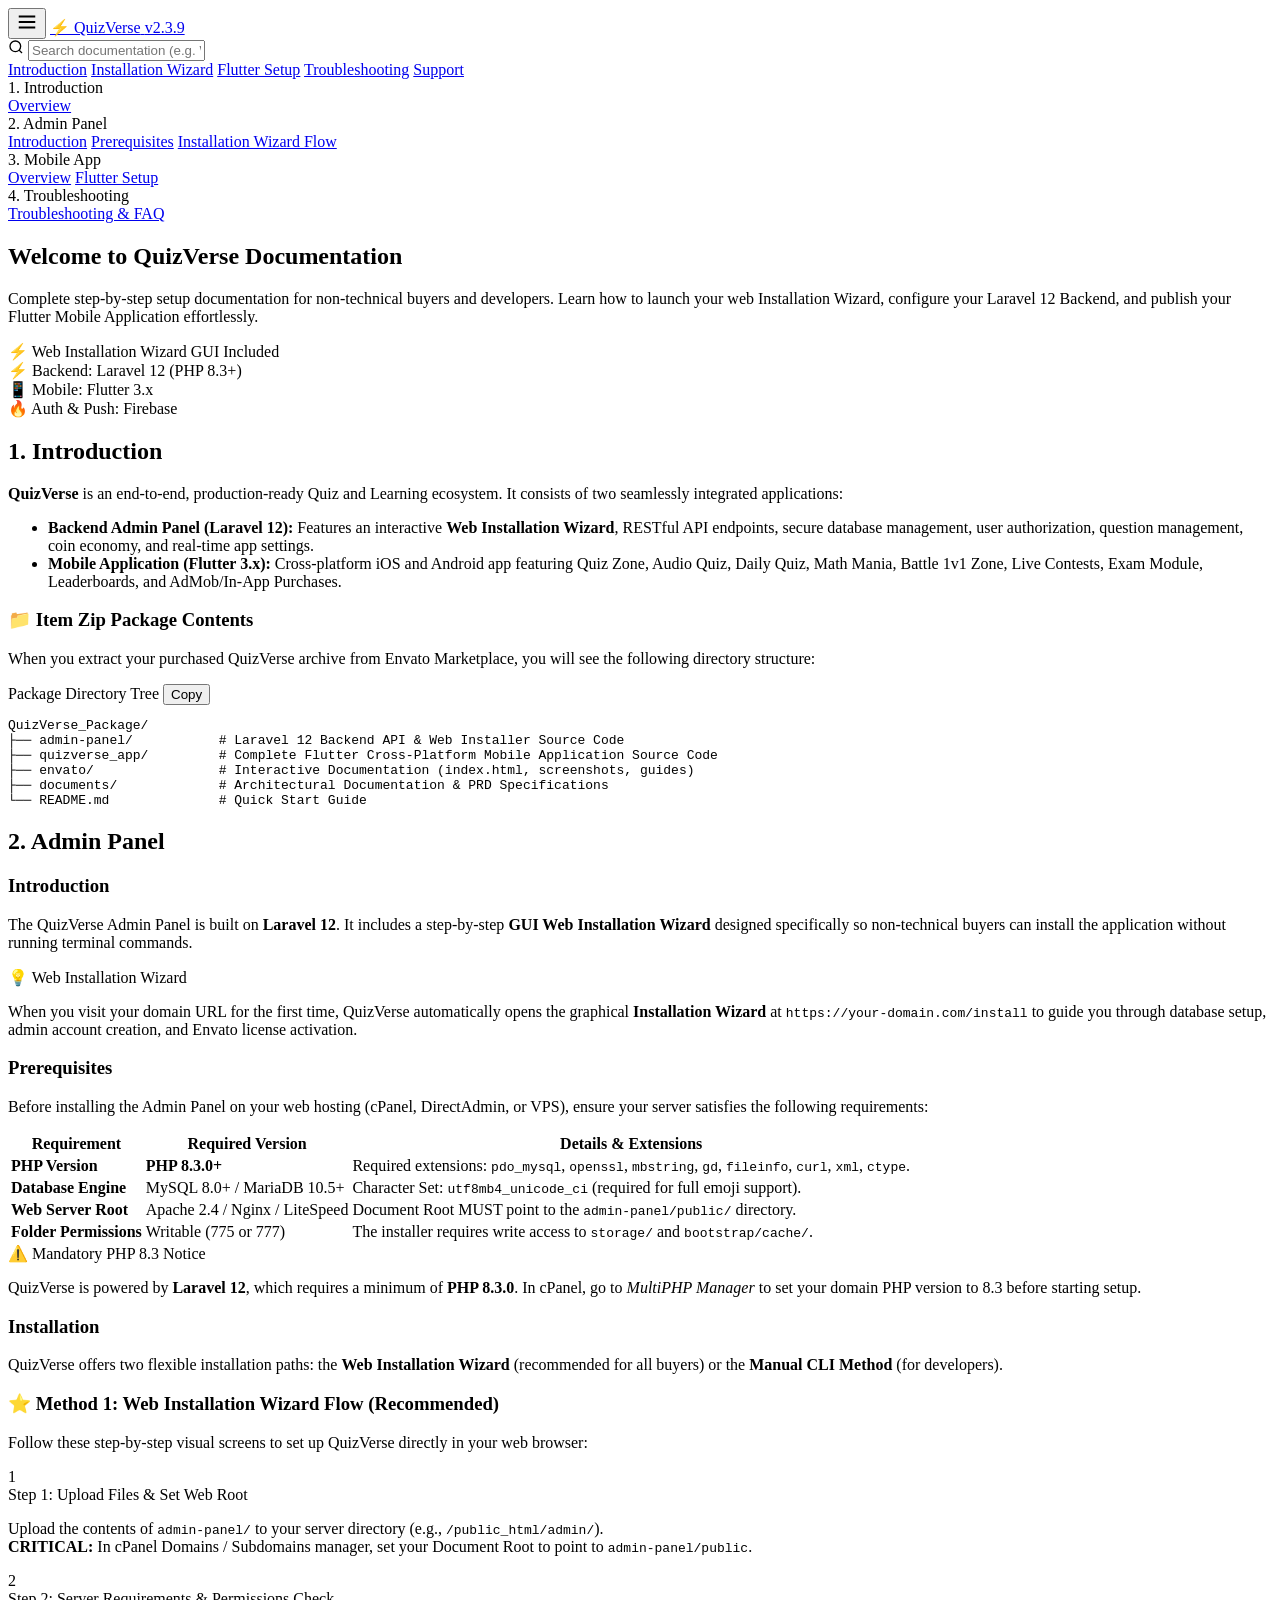
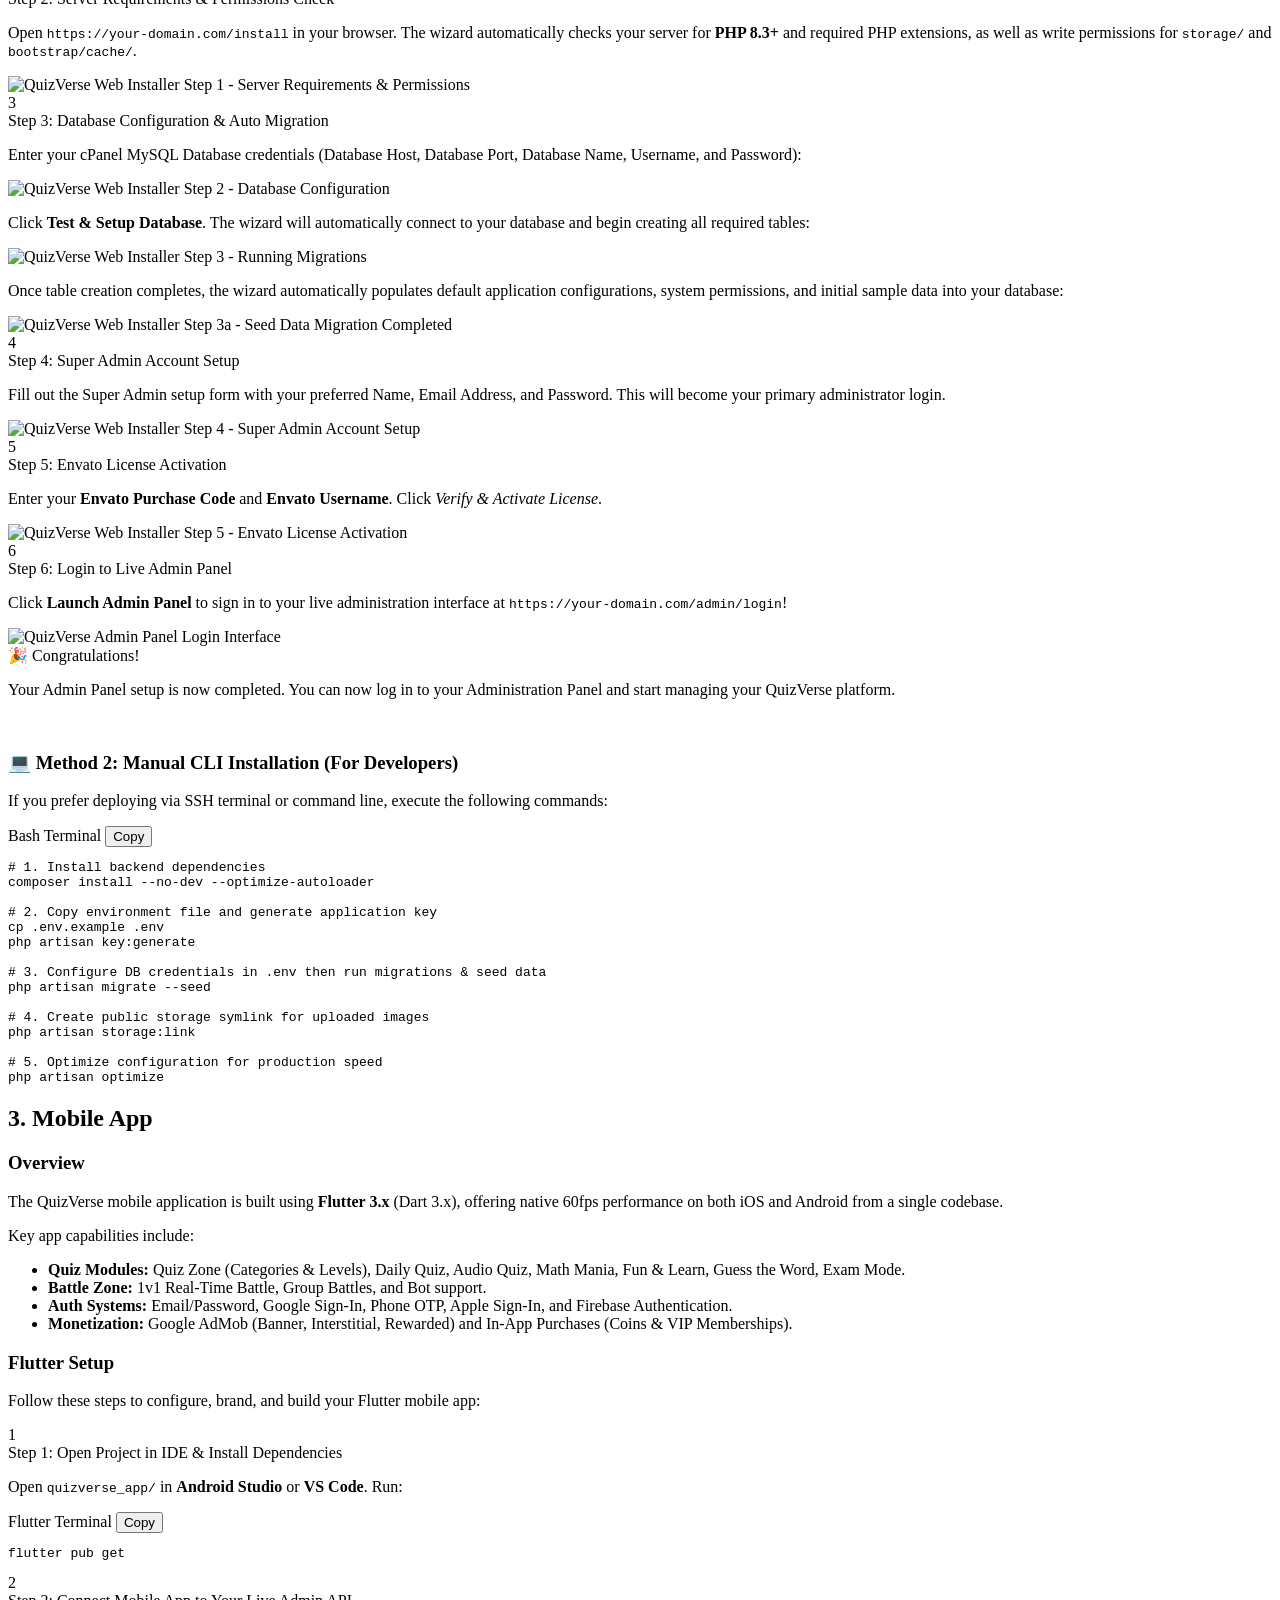
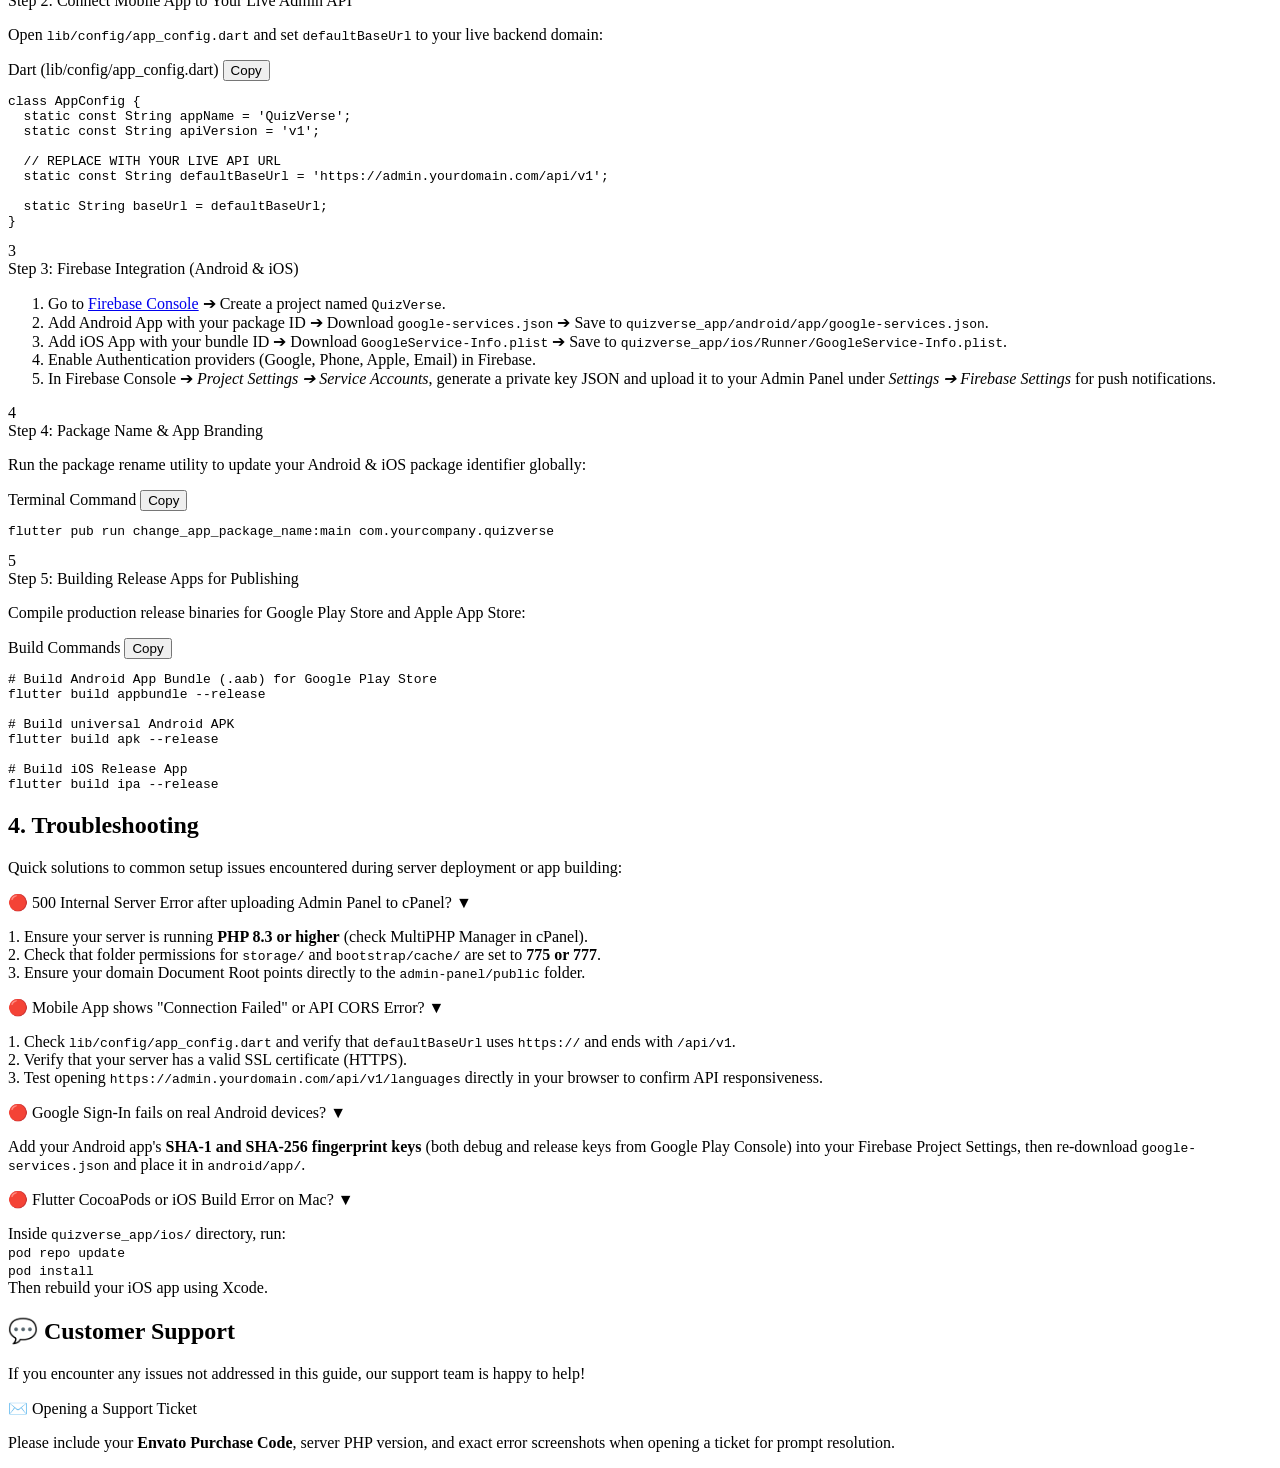
==== docs/index.html @ 7a6cb9cd "first commit" ====
<!DOCTYPE html>
<html lang="en">
<head>
  <meta charset="UTF-8">
  <meta name="viewport" content="width=device-width, initial-scale=1.0">
  <title>QuizVerse Documentation — Buyer Setup Guide</title>
  
  <!-- Google Fonts -->
  <link rel="preconnect" href="https://fonts.googleapis.com">
  <link rel="preconnect" href="https://fonts.gstatic.com" crossorigin>
  <link href="https://fonts.googleapis.com/css2?family=Inter:wght@400;500;600;700;800&family=JetBrains+Mono:wght@400;500;600&display=swap" rel="stylesheet">
  
  <!-- Stylesheet -->
  <link rel="stylesheet" href="css/style.css">
</head>
<body>

  <!-- Top Header Navigation -->
  <header class="top-header">
    <div class="brand-wrapper">
      <button class="mobile-menu-btn" id="mobileMenuBtn" aria-label="Toggle navigation menu">
        <svg width="22" height="22" viewBox="0 0 24 24" fill="none" stroke="currentColor" stroke-width="2"><path d="M3 12h18M3 6h18M3 18h18"/></svg>
      </button>
      <a href="#intro-overview" class="brand-title">
        <span>⚡ QuizVerse</span>
        <span class="version-tag">v2.3.9</span>
      </a>
    </div>

    <!-- Live Search -->
    <div class="search-container">
      <svg class="search-icon" width="16" height="16" viewBox="0 0 24 24" fill="none" stroke="currentColor" stroke-width="2"><circle cx="11" cy="11" r="8"/><path d="m21 21-4.35-4.35"/></svg>
      <input type="text" class="search-input" id="docSearchInput" placeholder="Search documentation (e.g. Wizard, Installation, Flutter)...">
    </div>

    <!-- Quick Navigation Links -->
    <nav class="header-links">
      <a href="#intro-overview" class="header-link">Introduction</a>
      <a href="#admin-installation" class="header-link">Installation Wizard</a>
      <a href="#mobile-flutter-setup" class="header-link">Flutter Setup</a>
      <a href="#troubleshooting" class="header-link">Troubleshooting</a>
      <a href="#support" class="btn-primary">Support</a>
    </nav>
  </header>

  <!-- Mobile Drawer Backdrop -->
  <div class="drawer-backdrop" id="drawerBackdrop"></div>

  <!-- Layout Container -->
  <div class="layout-container">
    
    <!-- Left Sidebar Navigation -->
    <aside class="sidebar" id="sidebar">
      <!-- 1. Introduction -->
      <div class="nav-group">
        <div class="nav-group-title">1. Introduction</div>
        <a href="#intro-overview" class="nav-item active"><span class="nav-bullet"></span>Overview</a>
      </div>

      <!-- 2. Admin Panel -->
      <div class="nav-group">
        <div class="nav-group-title">2. Admin Panel</div>
        <a href="#admin-intro" class="nav-item"><span class="nav-bullet"></span>Introduction</a>
        <a href="#admin-prerequisites" class="nav-item"><span class="nav-bullet"></span>Prerequisites</a>
        <a href="#admin-installation" class="nav-item"><span class="nav-bullet"></span>Installation Wizard Flow</a>
      </div>

      <!-- 3. Mobile App -->
      <div class="nav-group">
        <div class="nav-group-title">3. Mobile App</div>
        <a href="#mobile-overview" class="nav-item"><span class="nav-bullet"></span>Overview</a>
        <a href="#mobile-flutter-setup" class="nav-item"><span class="nav-bullet"></span>Flutter Setup</a>
      </div>

      <!-- 4. Troubleshooting -->
      <div class="nav-group">
        <div class="nav-group-title">4. Troubleshooting</div>
        <a href="#troubleshooting" class="nav-item"><span class="nav-bullet"></span>Troubleshooting & FAQ</a>
      </div>
    </aside>

    <!-- Main Content Area -->
    <main class="main-content">
      
      <!-- 1. INTRODUCTION -->
      <section class="doc-section" id="intro-overview">
        <div class="hero-banner">
          <h1>Welcome to QuizVerse Documentation</h1>
          <p>Complete step-by-step setup documentation for non-technical buyers and developers. Learn how to launch your web Installation Wizard, configure your Laravel 12 Backend, and publish your Flutter Mobile Application effortlessly.</p>
          <div class="quick-stats">
            <div class="stat-chip">⚡ Web Installation Wizard GUI Included</div>
            <div class="stat-chip">⚡ Backend: Laravel 12 (PHP 8.3+)</div>
            <div class="stat-chip">📱 Mobile: Flutter 3.x</div>
            <div class="stat-chip">🔥 Auth & Push: Firebase</div>
          </div>
        </div>

        <h2>1. Introduction</h2>
        <p><strong>QuizVerse</strong> is an end-to-end, production-ready Quiz and Learning ecosystem. It consists of two seamlessly integrated applications:</p>
        <ul>
          <li><strong>Backend Admin Panel (Laravel 12):</strong> Features an interactive <strong>Web Installation Wizard</strong>, RESTful API endpoints, secure database management, user authorization, question management, coin economy, and real-time app settings.</li>
          <li><strong>Mobile Application (Flutter 3.x):</strong> Cross-platform iOS and Android app featuring Quiz Zone, Audio Quiz, Daily Quiz, Math Mania, Battle 1v1 Zone, Live Contests, Exam Module, Leaderboards, and AdMob/In-App Purchases.</li>
        </ul>

        <h3>📁 Item Zip Package Contents</h3>
        <p>When you extract your purchased QuizVerse archive from Envato Marketplace, you will see the following directory structure:</p>
        
        <div class="code-block-container">
          <div class="code-header">
            <span class="code-language">Package Directory Tree</span>
            <button class="copy-btn">Copy</button>
          </div>
          <pre><code>QuizVerse_Package/
├── admin-panel/           # Laravel 12 Backend API & Web Installer Source Code
├── quizverse_app/         # Complete Flutter Cross-Platform Mobile Application Source Code
├── envato/                # Interactive Documentation (index.html, screenshots, guides)
├── documents/             # Architectural Documentation & PRD Specifications
└── README.md              # Quick Start Guide</code></pre>
        </div>
      </section>

      <!-- 2. ADMIN PANEL -->
      <section class="doc-section" id="admin-intro">
        <h2>2. Admin Panel</h2>
        
        <h3>Introduction</h3>
        <p>The QuizVerse Admin Panel is built on <strong>Laravel 12</strong>. It includes a step-by-step <strong>GUI Web Installation Wizard</strong> designed specifically so non-technical buyers can install the application without running terminal commands.</p>

        <div class="callout callout-note">
          <div class="callout-title">💡 Web Installation Wizard</div>
          <p>When you visit your domain URL for the first time, QuizVerse automatically opens the graphical <strong>Installation Wizard</strong> at <code>https://your-domain.com/install</code> to guide you through database setup, admin account creation, and Envato license activation.</p>
        </div>
      </section>

      <section class="doc-section" id="admin-prerequisites">
        <h3>Prerequisites</h3>
        <p>Before installing the Admin Panel on your web hosting (cPanel, DirectAdmin, or VPS), ensure your server satisfies the following requirements:</p>

        <div class="table-wrapper">
          <table>
            <thead>
              <tr>
                <th>Requirement</th>
                <th>Required Version</th>
                <th>Details & Extensions</th>
              </tr>
            </thead>
            <tbody>
              <tr>
                <td><strong>PHP Version</strong></td>
                <td><strong>PHP 8.3.0+</strong></td>
                <td>Required extensions: <code>pdo_mysql</code>, <code>openssl</code>, <code>mbstring</code>, <code>gd</code>, <code>fileinfo</code>, <code>curl</code>, <code>xml</code>, <code>ctype</code>.</td>
              </tr>
              <tr>
                <td><strong>Database Engine</strong></td>
                <td>MySQL 8.0+ / MariaDB 10.5+</td>
                <td>Character Set: <code>utf8mb4_unicode_ci</code> (required for full emoji support).</td>
              </tr>
              <tr>
                <td><strong>Web Server Root</strong></td>
                <td>Apache 2.4 / Nginx / LiteSpeed</td>
                <td>Document Root MUST point to the <code>admin-panel/public/</code> directory.</td>
              </tr>
              <tr>
                <td><strong>Folder Permissions</strong></td>
                <td>Writable (775 or 777)</td>
                <td>The installer requires write access to <code>storage/</code> and <code>bootstrap/cache/</code>.</td>
              </tr>
            </tbody>
          </table>
        </div>

        <div class="callout callout-important">
          <div class="callout-title">⚠️ Mandatory PHP 8.3 Notice</div>
          <p>QuizVerse is powered by <strong>Laravel 12</strong>, which requires a minimum of <strong>PHP 8.3.0</strong>. In cPanel, go to <em>MultiPHP Manager</em> to set your domain PHP version to 8.3 before starting setup.</p>
        </div>
      </section>

      <section class="doc-section" id="admin-installation">
        <h3>Installation</h3>
        <p>QuizVerse offers two flexible installation paths: the <strong>Web Installation Wizard</strong> (recommended for all buyers) or the <strong>Manual CLI Method</strong> (for developers).</p>

        <h3>⭐ Method 1: Web Installation Wizard Flow (Recommended)</h3>
        <p>Follow these step-by-step visual screens to set up QuizVerse directly in your web browser:</p>

        <div class="step-card">
          <div class="step-number">1</div>
          <div class="step-body">
            <div class="step-title">Step 1: Upload Files & Set Web Root</div>
            <p>Upload the contents of <code>admin-panel/</code> to your server directory (e.g., <code>/public_html/admin/</code>). <br><strong>CRITICAL:</strong> In cPanel Domains / Subdomains manager, set your Document Root to point to <code>admin-panel/public</code>.</p>
          </div>
        </div>

        <div class="step-card">
          <div class="step-number">2</div>
          <div class="step-body">
            <div class="step-title">Step 2: Server Requirements & Permissions Check</div>
            <p>Open <code>https://your-domain.com/install</code> in your browser. The wizard automatically checks your server for <strong>PHP 8.3+</strong> and required PHP extensions, as well as write permissions for <code>storage/</code> and <code>bootstrap/cache/</code>.</p>
            
            <div class="step-image-container">
              <img src="assets/admin%20panel/step-1.png" alt="QuizVerse Web Installer Step 1 - Server Requirements & Permissions" class="doc-screenshot">
            </div>
          </div>
        </div>

        <div class="step-card">
          <div class="step-number">3</div>
          <div class="step-body">
            <div class="step-title">Step 3: Database Configuration & Auto Migration</div>
            <p>Enter your cPanel MySQL Database credentials (Database Host, Database Port, Database Name, Username, and Password):</p>
            
            <div class="step-image-container">
              <img src="assets/admin%20panel/step-2.png" alt="QuizVerse Web Installer Step 2 - Database Configuration" class="doc-screenshot">
            </div>

            <p style="margin-top: 16px;">Click <strong>Test & Setup Database</strong>. The wizard will automatically connect to your database and begin creating all required tables:</p>
            
            <div class="step-image-container">
              <img src="assets/admin%20panel/step-3.png" alt="QuizVerse Web Installer Step 3 - Running Migrations" class="doc-screenshot">
            </div>

            <p style="margin-top: 16px;">Once table creation completes, the wizard automatically populates default application configurations, system permissions, and initial sample data into your database:</p>
            
            <div class="step-image-container">
              <img src="assets/admin%20panel/step-3a.png" alt="QuizVerse Web Installer Step 3a - Seed Data Migration Completed" class="doc-screenshot">
            </div>
          </div>
        </div>

        <div class="step-card">
          <div class="step-number">4</div>
          <div class="step-body">
            <div class="step-title">Step 4: Super Admin Account Setup</div>
            <p>Fill out the Super Admin setup form with your preferred Name, Email Address, and Password. This will become your primary administrator login.</p>
            
            <div class="step-image-container">
              <img src="assets/admin%20panel/step-4.png" alt="QuizVerse Web Installer Step 4 - Super Admin Account Setup" class="doc-screenshot">
            </div>
          </div>
        </div>

        <div class="step-card">
          <div class="step-number">5</div>
          <div class="step-body">
            <div class="step-title">Step 5: Envato License Activation</div>
            <p>Enter your <strong>Envato Purchase Code</strong> and <strong>Envato Username</strong>. Click <em>Verify & Activate License</em>.</p>
            
            <div class="step-image-container">
              <img src="assets/admin%20panel/step-5.png" alt="QuizVerse Web Installer Step 5 - Envato License Activation" class="doc-screenshot">
            </div>
          </div>
        </div>

        <div class="step-card">
          <div class="step-number">6</div>
          <div class="step-body">
            <div class="step-title">Step 6: Login to Live Admin Panel</div>
            <p>Click <strong>Launch Admin Panel</strong> to sign in to your live administration interface at <code>https://your-domain.com/admin/login</code>!</p>
            
            <div class="step-image-container">
              <img src="assets/admin%20panel/login.png" alt="QuizVerse Admin Panel Login Interface" class="doc-screenshot">
            </div>
          </div>
        </div>

        <div class="callout callout-tip">
          <div class="callout-title">🎉 Congratulations!</div>
          <p>Your Admin Panel setup is now completed. You can now log in to your Administration Panel and start managing your QuizVerse platform.</p>
        </div>

        <br>
        <h3>💻 Method 2: Manual CLI Installation (For Developers)</h3>
        <p>If you prefer deploying via SSH terminal or command line, execute the following commands:</p>

        <div class="code-block-container">
          <div class="code-header">
            <span class="code-language">Bash Terminal</span>
            <button class="copy-btn">Copy</button>
          </div>
          <pre><code># 1. Install backend dependencies
composer install --no-dev --optimize-autoloader

# 2. Copy environment file and generate application key
cp .env.example .env
php artisan key:generate

# 3. Configure DB credentials in .env then run migrations & seed data
php artisan migrate --seed

# 4. Create public storage symlink for uploaded images
php artisan storage:link

# 5. Optimize configuration for production speed
php artisan optimize</code></pre>
        </div>
      </section>

      <!-- 3. MOBILE APP -->
      <section class="doc-section" id="mobile-overview">
        <h2>3. Mobile App</h2>
        
        <h3>Overview</h3>
        <p>The QuizVerse mobile application is built using <strong>Flutter 3.x</strong> (Dart 3.x), offering native 60fps performance on both iOS and Android from a single codebase.</p>

        <p>Key app capabilities include:</p>
        <ul>
          <li><strong>Quiz Modules:</strong> Quiz Zone (Categories & Levels), Daily Quiz, Audio Quiz, Math Mania, Fun & Learn, Guess the Word, Exam Mode.</li>
          <li><strong>Battle Zone:</strong> 1v1 Real-Time Battle, Group Battles, and Bot support.</li>
          <li><strong>Auth Systems:</strong> Email/Password, Google Sign-In, Phone OTP, Apple Sign-In, and Firebase Authentication.</li>
          <li><strong>Monetization:</strong> Google AdMob (Banner, Interstitial, Rewarded) and In-App Purchases (Coins & VIP Memberships).</li>
        </ul>
      </section>

      <section class="doc-section" id="mobile-flutter-setup">
        <h3>Flutter Setup</h3>
        <p>Follow these steps to configure, brand, and build your Flutter mobile app:</p>

        <div class="step-card">
          <div class="step-number">1</div>
          <div class="step-body">
            <div class="step-title">Step 1: Open Project in IDE & Install Dependencies</div>
            <p>Open <code>quizverse_app/</code> in <strong>Android Studio</strong> or <strong>VS Code</strong>. Run:</p>
            <div class="code-block-container">
              <div class="code-header">
                <span class="code-language">Flutter Terminal</span>
                <button class="copy-btn">Copy</button>
              </div>
              <pre><code>flutter pub get</code></pre>
            </div>
          </div>
        </div>

        <div class="step-card">
          <div class="step-number">2</div>
          <div class="step-body">
            <div class="step-title">Step 2: Connect Mobile App to Your Live Admin API</div>
            <p>Open <code>lib/config/app_config.dart</code> and set <code>defaultBaseUrl</code> to your live backend domain:</p>
            <div class="code-block-container">
              <div class="code-header">
                <span class="code-language">Dart (lib/config/app_config.dart)</span>
                <button class="copy-btn">Copy</button>
              </div>
              <pre><code>class AppConfig {
  static const String appName = 'QuizVerse';
  static const String apiVersion = 'v1';
  
  // REPLACE WITH YOUR LIVE API URL
  static const String defaultBaseUrl = 'https://admin.yourdomain.com/api/v1';

  static String baseUrl = defaultBaseUrl;
}</code></pre>
            </div>
          </div>
        </div>

        <div class="step-card">
          <div class="step-number">3</div>
          <div class="step-body">
            <div class="step-title">Step 3: Firebase Integration (Android & iOS)</div>
            <ol>
              <li>Go to <a href="https://console.firebase.google.com/" target="_blank">Firebase Console</a> ➔ Create a project named <code>QuizVerse</code>.</li>
              <li>Add Android App with your package ID ➔ Download <code>google-services.json</code> ➔ Save to <code>quizverse_app/android/app/google-services.json</code>.</li>
              <li>Add iOS App with your bundle ID ➔ Download <code>GoogleService-Info.plist</code> ➔ Save to <code>quizverse_app/ios/Runner/GoogleService-Info.plist</code>.</li>
              <li>Enable Authentication providers (Google, Phone, Apple, Email) in Firebase.</li>
              <li>In Firebase Console ➔ <em>Project Settings ➔ Service Accounts</em>, generate a private key JSON and upload it to your Admin Panel under <em>Settings ➔ Firebase Settings</em> for push notifications.</li>
            </ol>
          </div>
        </div>

        <div class="step-card">
          <div class="step-number">4</div>
          <div class="step-body">
            <div class="step-title">Step 4: Package Name & App Branding</div>
            <p>Run the package rename utility to update your Android & iOS package identifier globally:</p>
            <div class="code-block-container">
              <div class="code-header">
                <span class="code-language">Terminal Command</span>
                <button class="copy-btn">Copy</button>
              </div>
              <pre><code>flutter pub run change_app_package_name:main com.yourcompany.quizverse</code></pre>
            </div>
          </div>
        </div>

        <div class="step-card">
          <div class="step-number">5</div>
          <div class="step-body">
            <div class="step-title">Step 5: Building Release Apps for Publishing</div>
            <p>Compile production release binaries for Google Play Store and Apple App Store:</p>
            <div class="code-block-container">
              <div class="code-header">
                <span class="code-language">Build Commands</span>
                <button class="copy-btn">Copy</button>
              </div>
              <pre><code># Build Android App Bundle (.aab) for Google Play Store
flutter build appbundle --release

# Build universal Android APK
flutter build apk --release

# Build iOS Release App
flutter build ipa --release</code></pre>
            </div>
          </div>
        </div>
      </section>

      <!-- 4. TROUBLESHOOTING -->
      <section class="doc-section" id="troubleshooting">
        <h2>4. Troubleshooting</h2>
        <p>Quick solutions to common setup issues encountered during server deployment or app building:</p>

        <div class="accordion-item">
          <div class="accordion-header">
            <span>🔴 500 Internal Server Error after uploading Admin Panel to cPanel?</span>
            <span class="accordion-icon">▼</span>
          </div>
          <div class="accordion-content">
            <p>1. Ensure your server is running <strong>PHP 8.3 or higher</strong> (check MultiPHP Manager in cPanel).<br>
            2. Check that folder permissions for <code>storage/</code> and <code>bootstrap/cache/</code> are set to <strong>775 or 777</strong>.<br>
            3. Ensure your domain Document Root points directly to the <code>admin-panel/public</code> folder.</p>
          </div>
        </div>

        <div class="accordion-item">
          <div class="accordion-header">
            <span>🔴 Mobile App shows "Connection Failed" or API CORS Error?</span>
            <span class="accordion-icon">▼</span>
          </div>
          <div class="accordion-content">
            <p>1. Check <code>lib/config/app_config.dart</code> and verify that <code>defaultBaseUrl</code> uses <code>https://</code> and ends with <code>/api/v1</code>.<br>
            2. Verify that your server has a valid SSL certificate (HTTPS).<br>
            3. Test opening <code>https://admin.yourdomain.com/api/v1/languages</code> directly in your browser to confirm API responsiveness.</p>
          </div>
        </div>

        <div class="accordion-item">
          <div class="accordion-header">
            <span>🔴 Google Sign-In fails on real Android devices?</span>
            <span class="accordion-icon">▼</span>
          </div>
          <div class="accordion-content">
            <p>Add your Android app's <strong>SHA-1 and SHA-256 fingerprint keys</strong> (both debug and release keys from Google Play Console) into your Firebase Project Settings, then re-download <code>google-services.json</code> and place it in <code>android/app/</code>.</p>
          </div>
        </div>

        <div class="accordion-item">
          <div class="accordion-header">
            <span>🔴 Flutter CocoaPods or iOS Build Error on Mac?</span>
            <span class="accordion-icon">▼</span>
          </div>
          <div class="accordion-content">
            <p>Inside <code>quizverse_app/ios/</code> directory, run:<br>
            <code>pod repo update</code><br>
            <code>pod install</code><br>
            Then rebuild your iOS app using Xcode.</p>
          </div>
        </div>
      </section>

      <!-- SUPPORT SECTION -->
      <section class="doc-section" id="support">
        <h2>💬 Customer Support</h2>
        <p>If you encounter any issues not addressed in this guide, our support team is happy to help!</p>
        
        <div class="callout callout-note">
          <div class="callout-title">✉️ Opening a Support Ticket</div>
          <p>Please include your <strong>Envato Purchase Code</strong>, server PHP version, and exact error screenshots when opening a ticket for prompt resolution.</p>
        </div>
      </section>

    </main>
  </div>

  <!-- Interactive JavaScript -->
  <script src="js/app.js"></script>
</body>
</html>
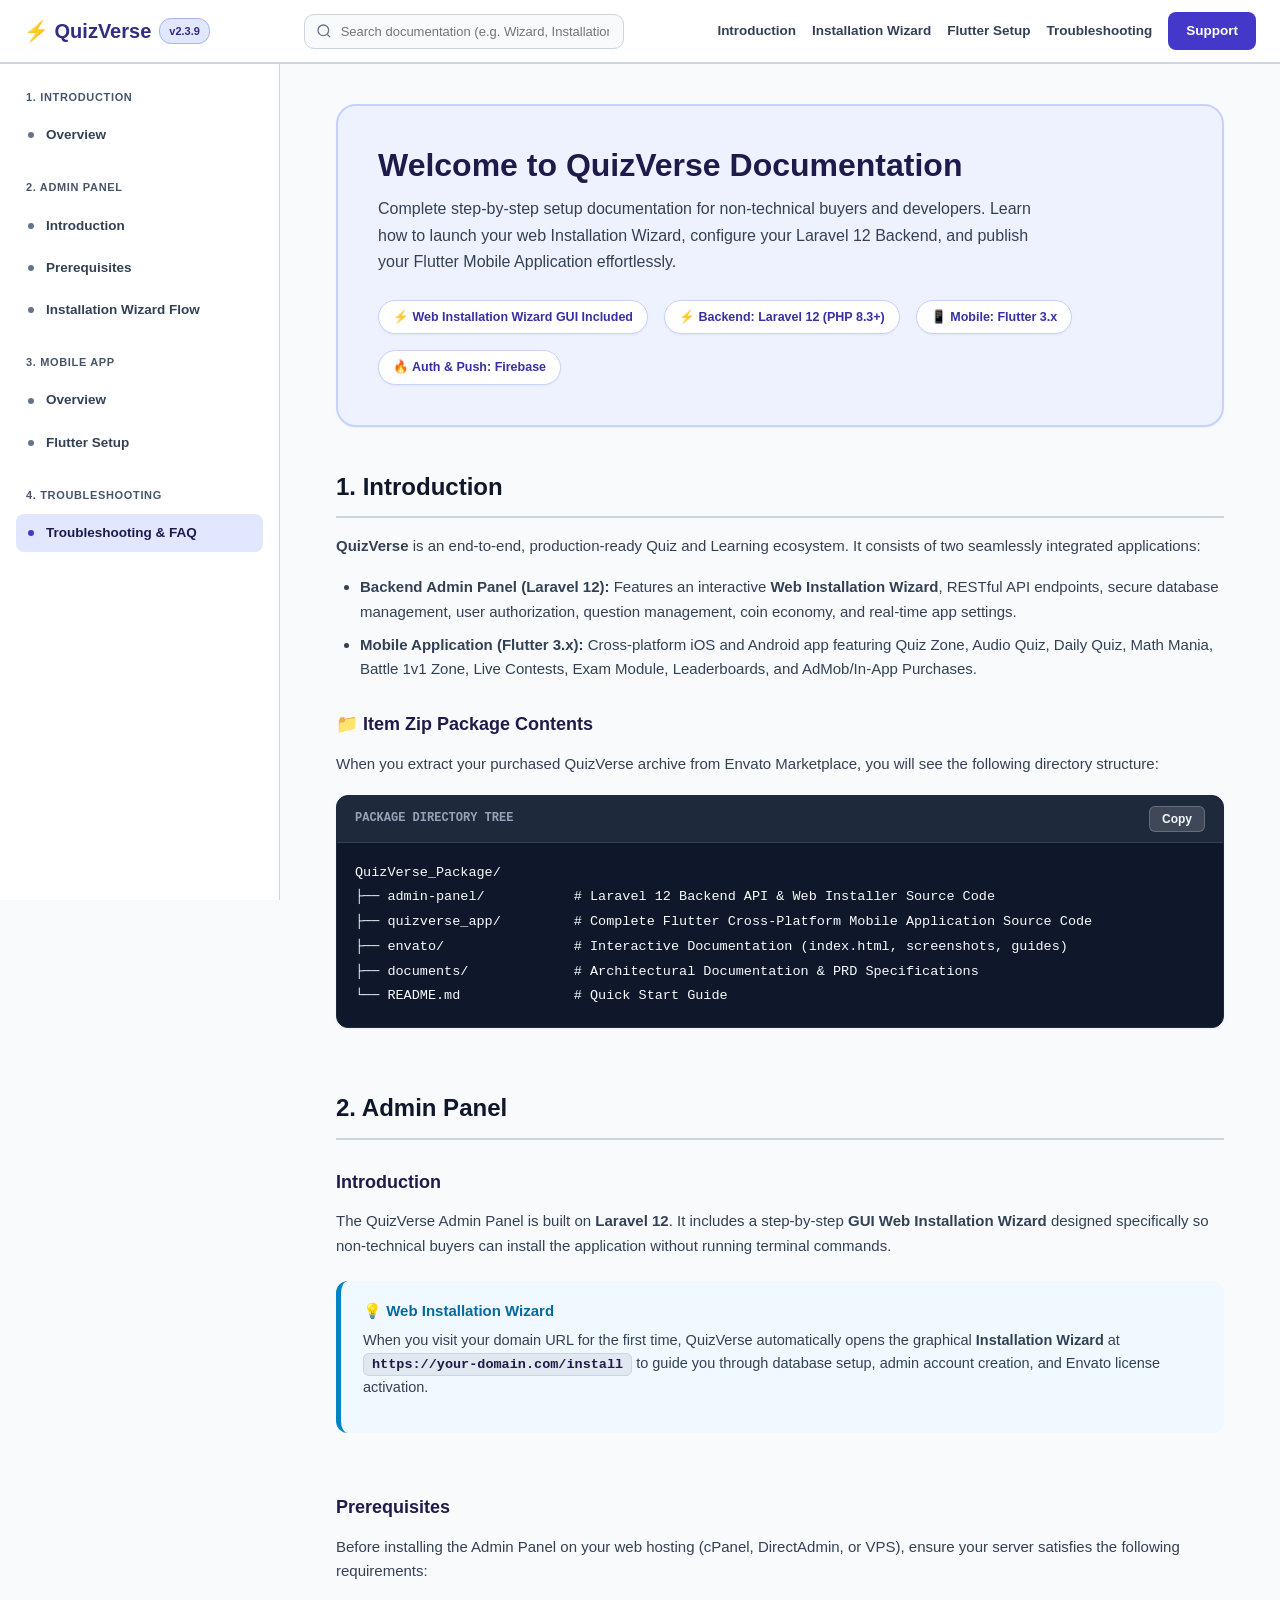
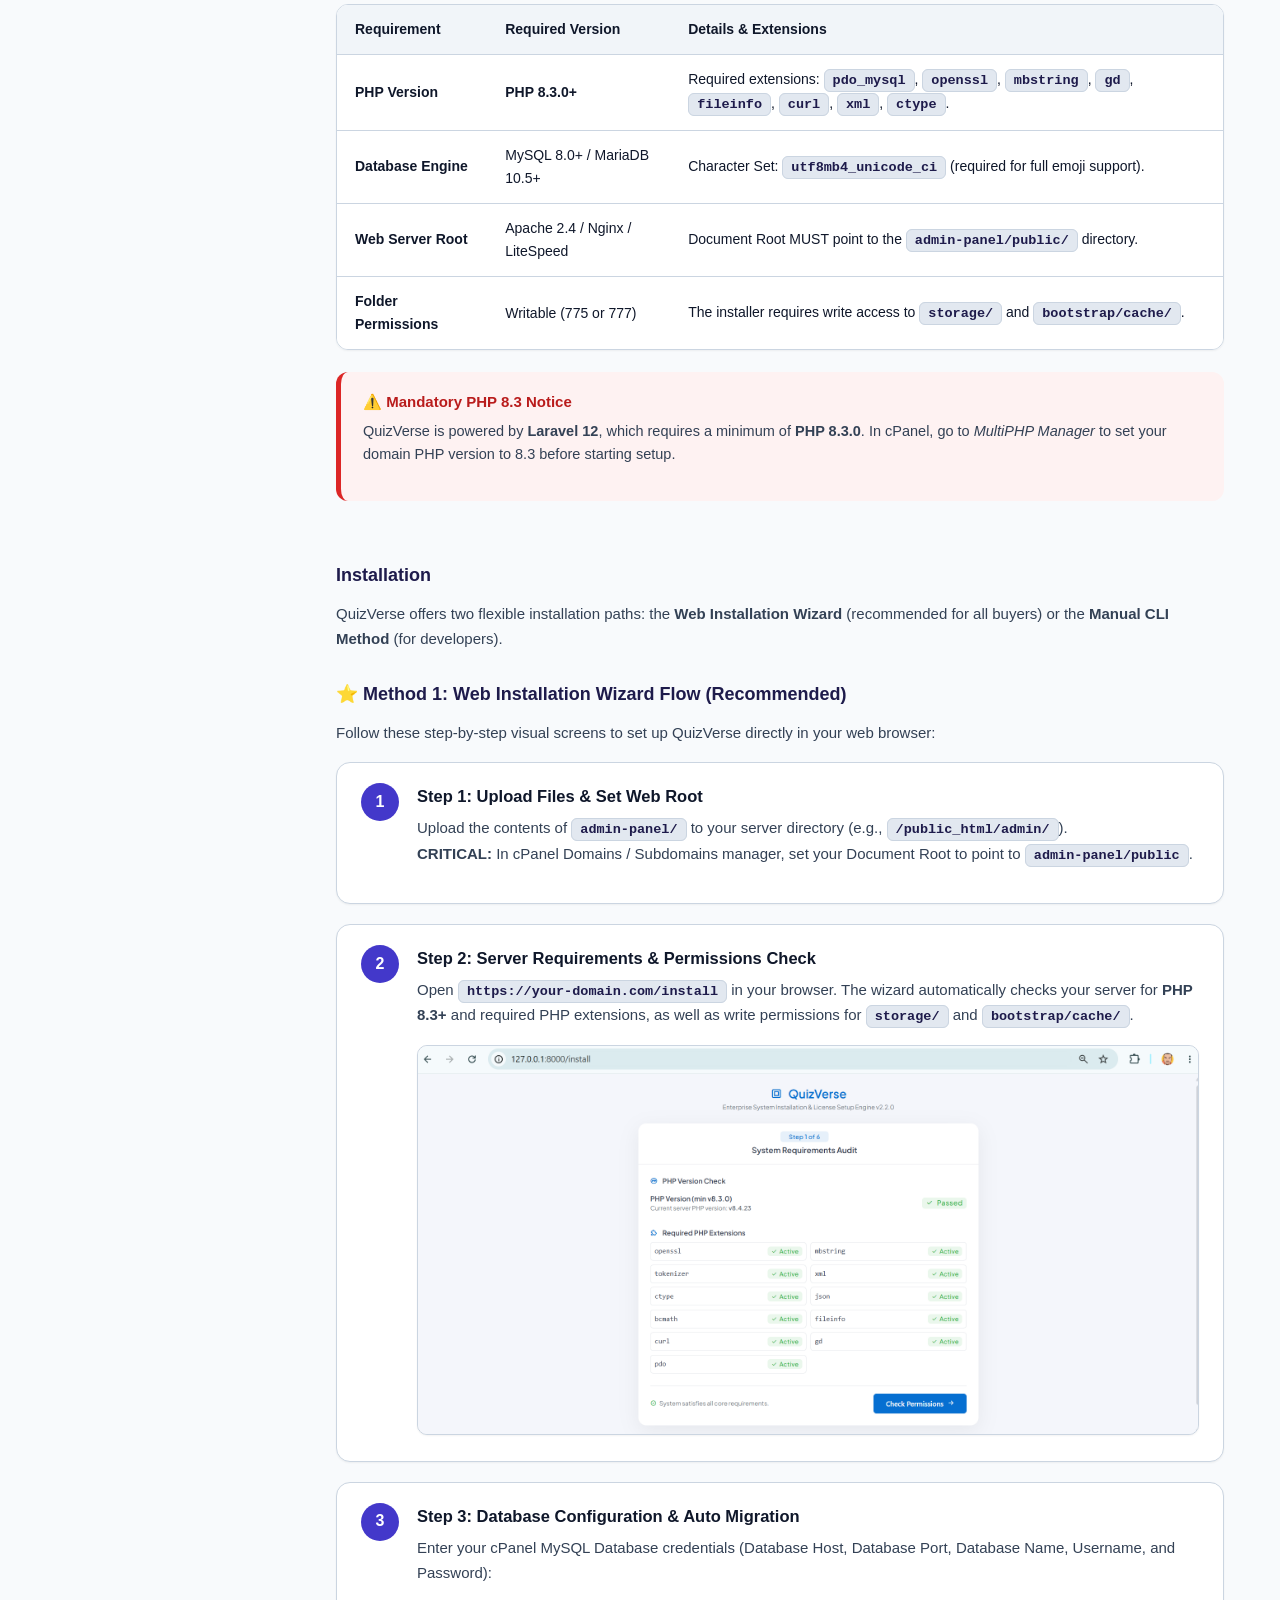
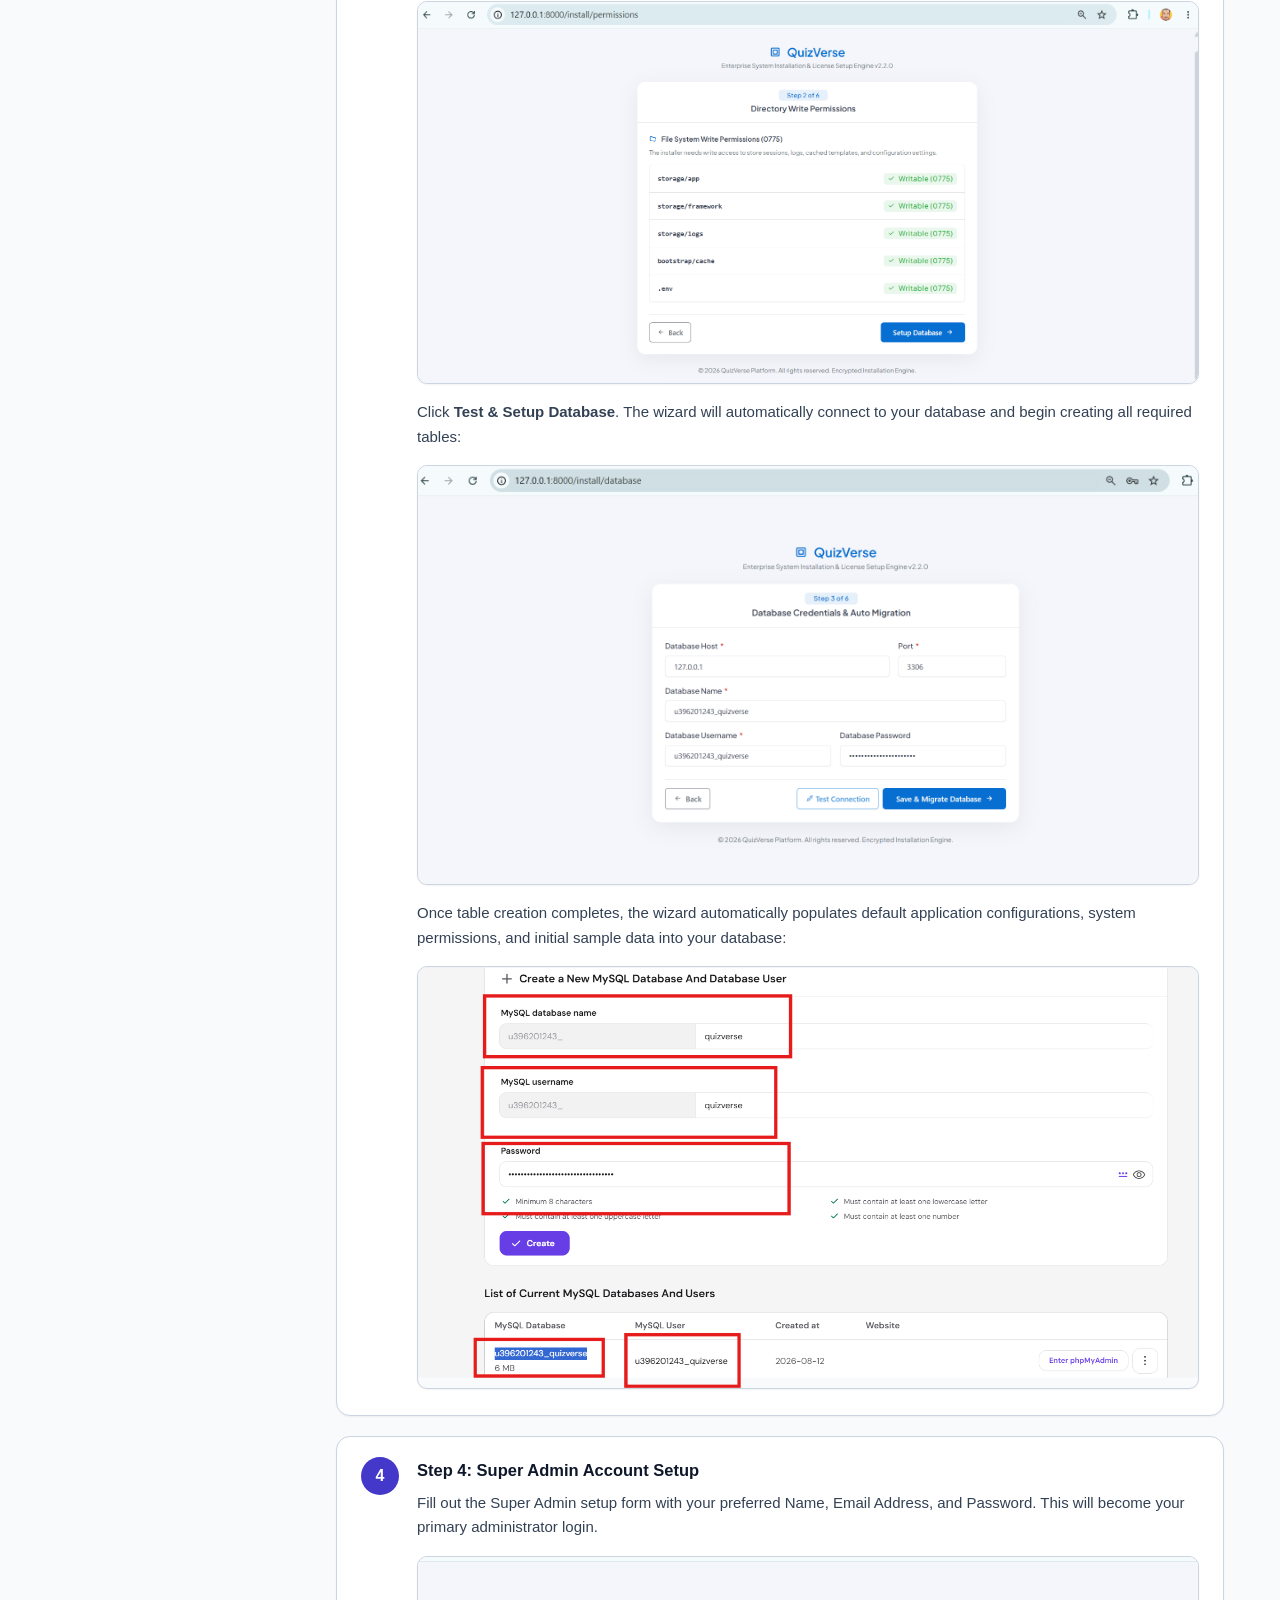
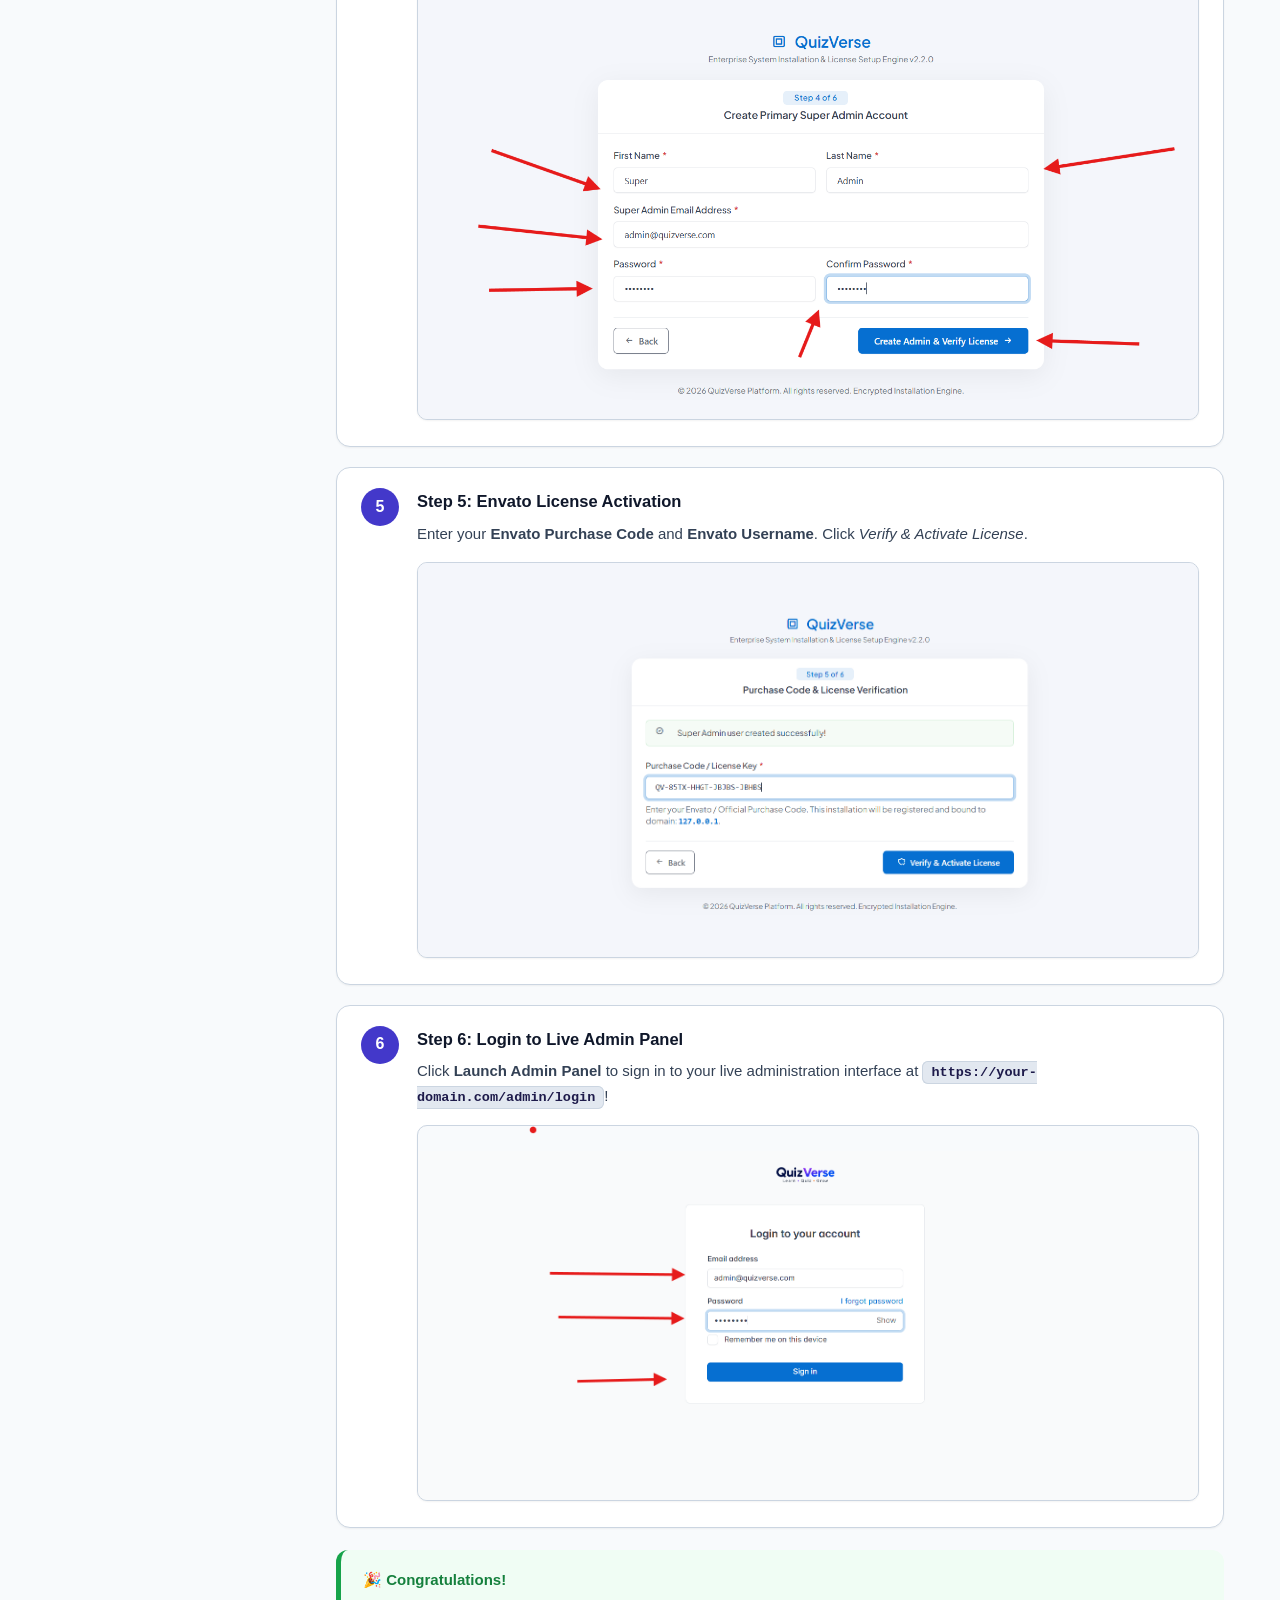
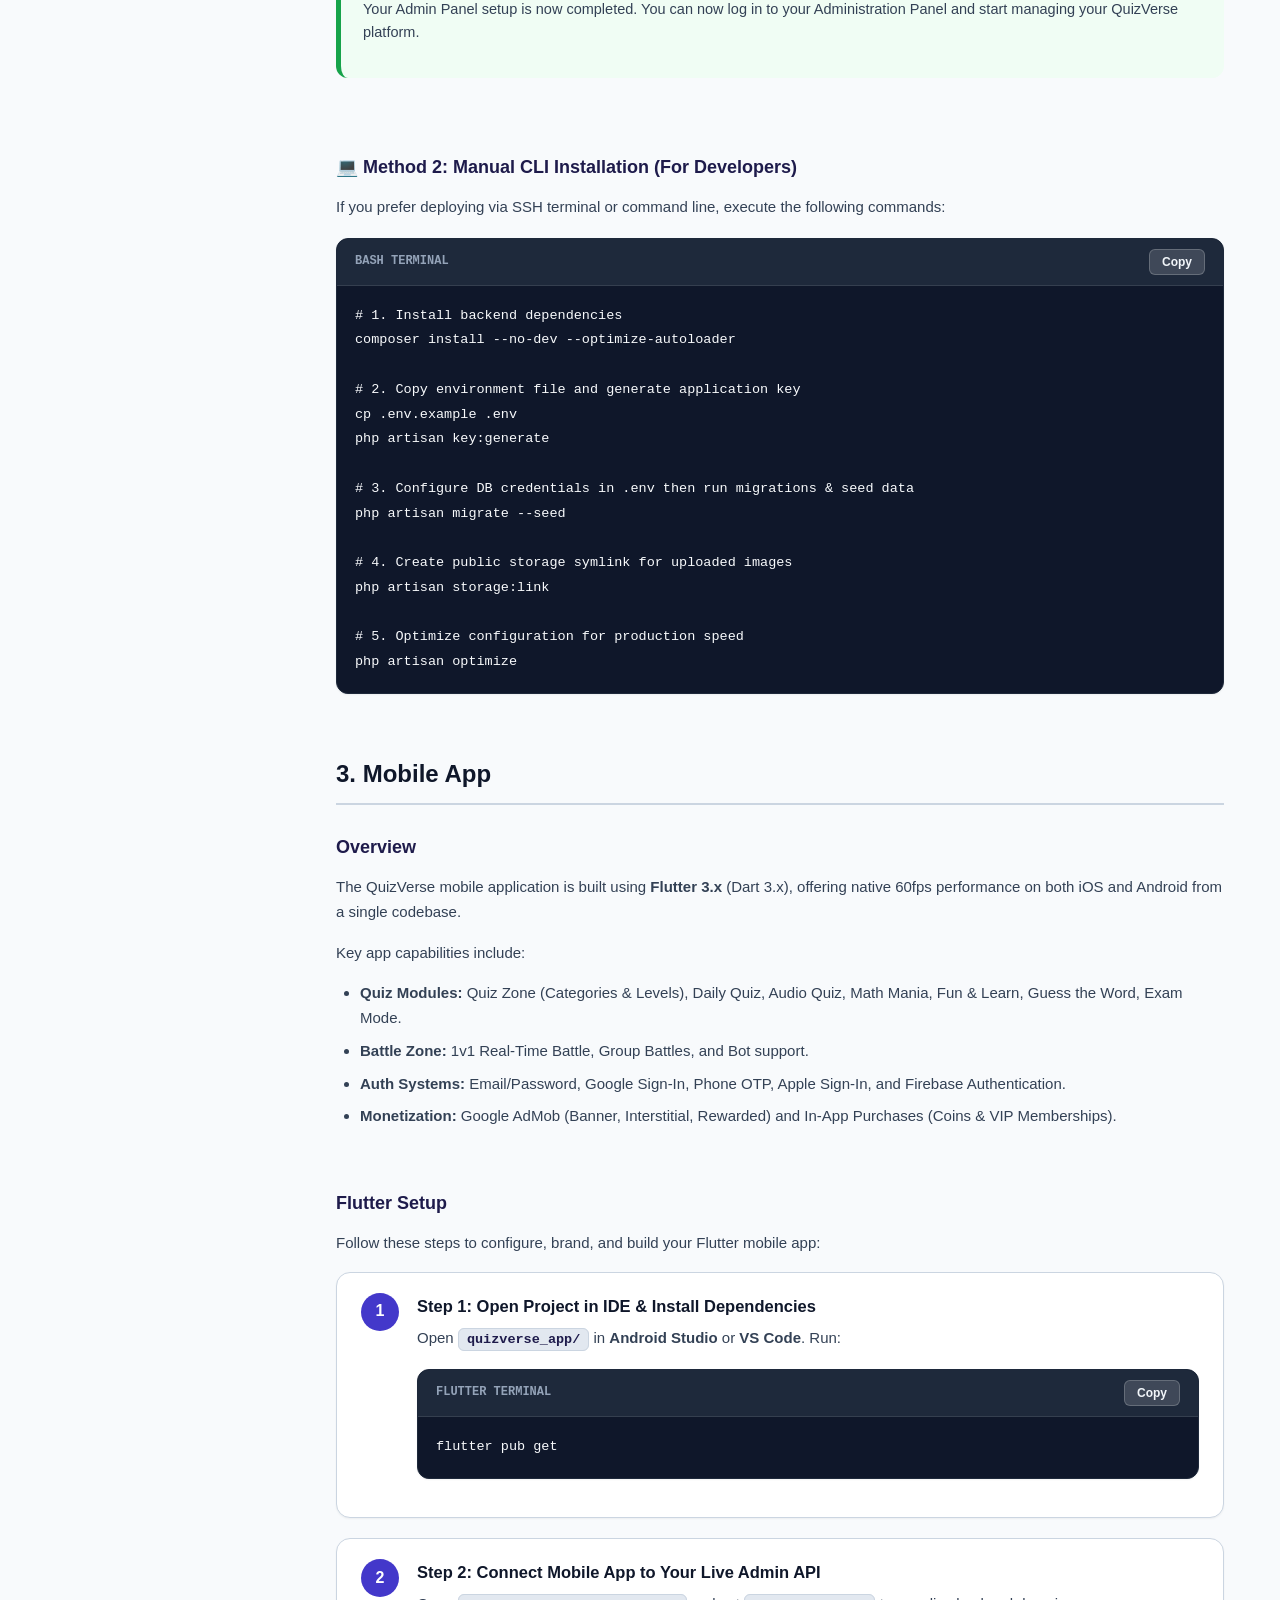
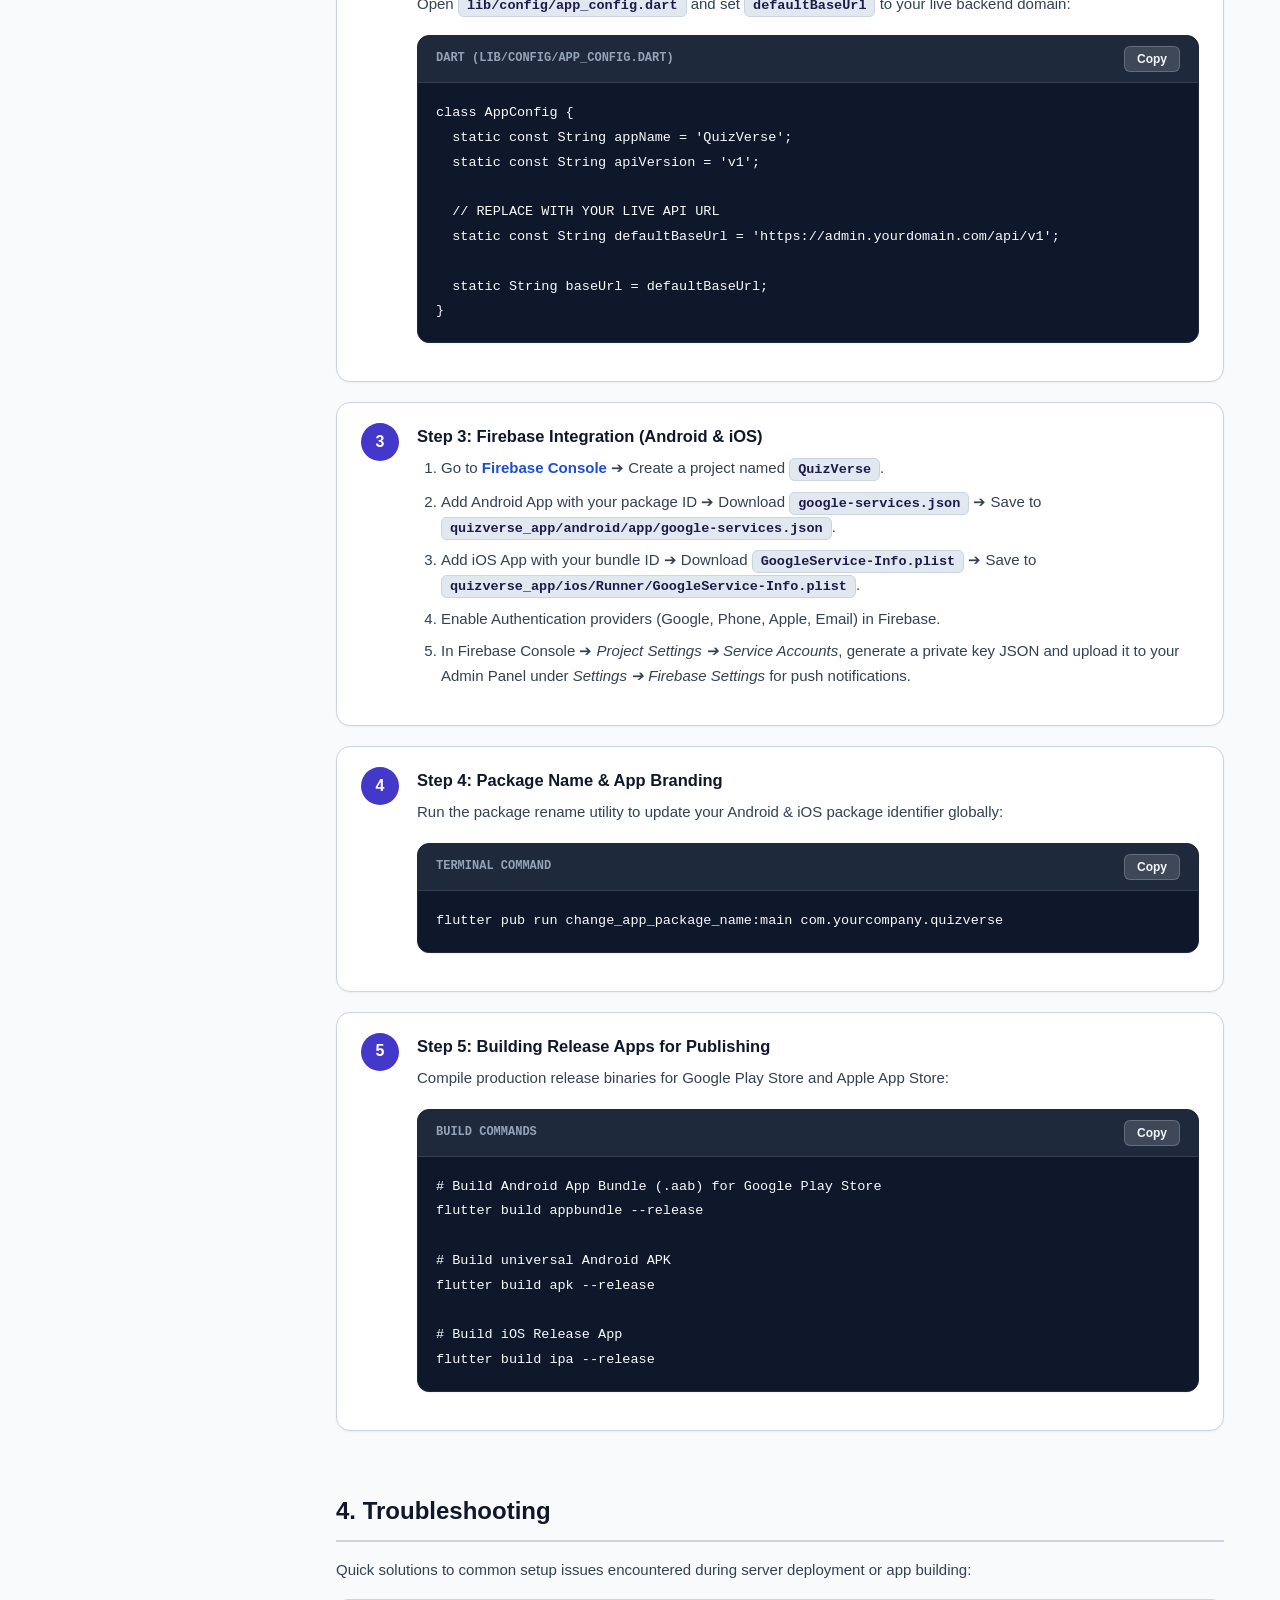
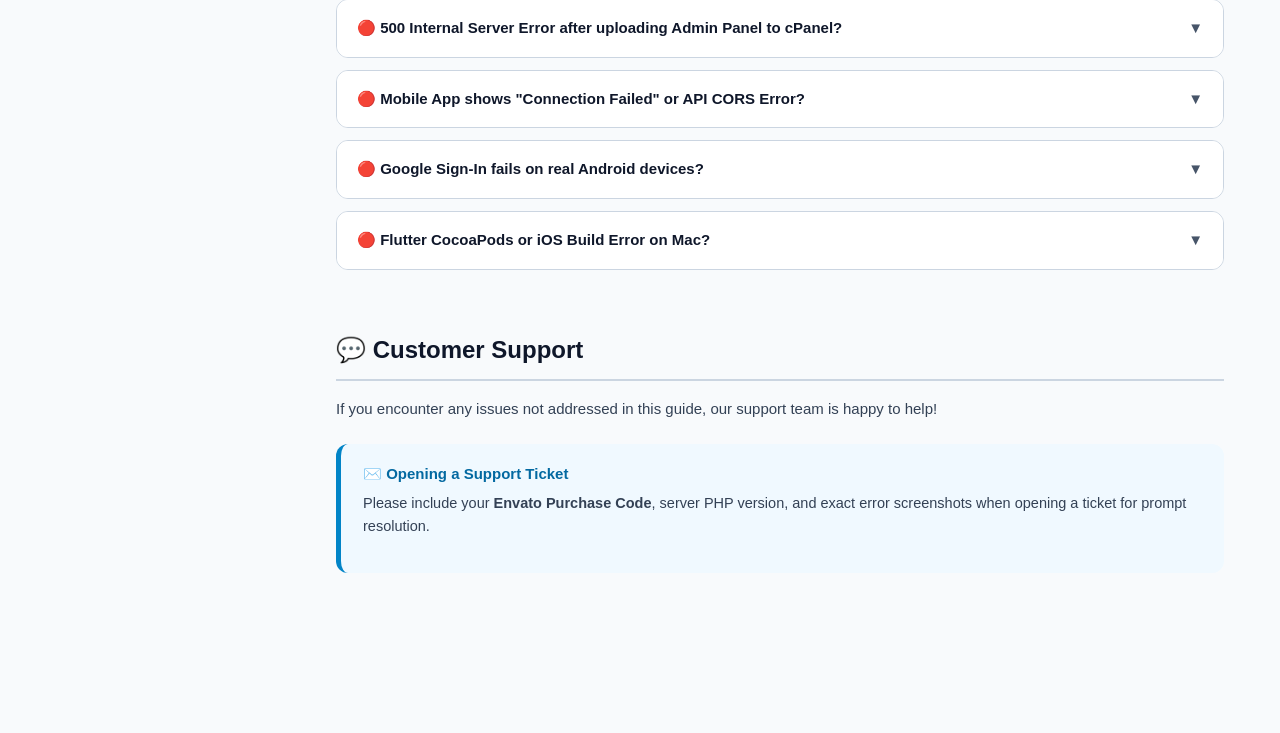
==== commit 96158ca6: "updated" ====
--- a/docs/index.html
+++ b/docs/index.html
@@ -10,8 +10,8 @@
   <link rel="preconnect" href="https://fonts.gstatic.com" crossorigin>
   <link href="https://fonts.googleapis.com/css2?family=Inter:wght@400;500;600;700;800&family=JetBrains+Mono:wght@400;500;600&display=swap" rel="stylesheet">
   
-  <!-- Stylesheet -->
-  <link rel="stylesheet" href="css/style.css">
+  <!-- Stylesheet Import -->
+  <link rel="stylesheet" href="../css/style.css">
 </head>
 <body>
 
@@ -198,7 +198,7 @@
             <p>Open <code>https://your-domain.com/install</code> in your browser. The wizard automatically checks your server for <strong>PHP 8.3+</strong> and required PHP extensions, as well as write permissions for <code>storage/</code> and <code>bootstrap/cache/</code>.</p>
             
             <div class="step-image-container">
-              <img src="assets/admin%20panel/step-1.png" alt="QuizVerse Web Installer Step 1 - Server Requirements & Permissions" class="doc-screenshot">
+              <img src="../assets/admin%20panel/step-1.png" alt="QuizVerse Web Installer Step 1 - Server Requirements & Permissions" class="doc-screenshot">
             </div>
           </div>
         </div>
@@ -210,19 +210,19 @@
             <p>Enter your cPanel MySQL Database credentials (Database Host, Database Port, Database Name, Username, and Password):</p>
             
             <div class="step-image-container">
-              <img src="assets/admin%20panel/step-2.png" alt="QuizVerse Web Installer Step 2 - Database Configuration" class="doc-screenshot">
+              <img src="../assets/admin%20panel/step-2.png" alt="QuizVerse Web Installer Step 2 - Database Configuration" class="doc-screenshot">
             </div>
 
             <p style="margin-top: 16px;">Click <strong>Test & Setup Database</strong>. The wizard will automatically connect to your database and begin creating all required tables:</p>
             
             <div class="step-image-container">
-              <img src="assets/admin%20panel/step-3.png" alt="QuizVerse Web Installer Step 3 - Running Migrations" class="doc-screenshot">
+              <img src="../assets/admin%20panel/step-3.png" alt="QuizVerse Web Installer Step 3 - Running Migrations" class="doc-screenshot">
             </div>
 
             <p style="margin-top: 16px;">Once table creation completes, the wizard automatically populates default application configurations, system permissions, and initial sample data into your database:</p>
             
             <div class="step-image-container">
-              <img src="assets/admin%20panel/step-3a.png" alt="QuizVerse Web Installer Step 3a - Seed Data Migration Completed" class="doc-screenshot">
+              <img src="../assets/admin%20panel/step-3a.png" alt="QuizVerse Web Installer Step 3a - Seed Data Migration Completed" class="doc-screenshot">
             </div>
           </div>
         </div>
@@ -234,7 +234,7 @@
             <p>Fill out the Super Admin setup form with your preferred Name, Email Address, and Password. This will become your primary administrator login.</p>
             
             <div class="step-image-container">
-              <img src="assets/admin%20panel/step-4.png" alt="QuizVerse Web Installer Step 4 - Super Admin Account Setup" class="doc-screenshot">
+              <img src="../assets/admin%20panel/step-4.png" alt="QuizVerse Web Installer Step 4 - Super Admin Account Setup" class="doc-screenshot">
             </div>
           </div>
         </div>
@@ -246,7 +246,7 @@
             <p>Enter your <strong>Envato Purchase Code</strong> and <strong>Envato Username</strong>. Click <em>Verify & Activate License</em>.</p>
             
             <div class="step-image-container">
-              <img src="assets/admin%20panel/step-5.png" alt="QuizVerse Web Installer Step 5 - Envato License Activation" class="doc-screenshot">
+              <img src="../assets/admin%20panel/step-5.png" alt="QuizVerse Web Installer Step 5 - Envato License Activation" class="doc-screenshot">
             </div>
           </div>
         </div>
@@ -258,7 +258,7 @@
             <p>Click <strong>Launch Admin Panel</strong> to sign in to your live administration interface at <code>https://your-domain.com/admin/login</code>!</p>
             
             <div class="step-image-container">
-              <img src="assets/admin%20panel/login.png" alt="QuizVerse Admin Panel Login Interface" class="doc-screenshot">
+              <img src="../assets/admin%20panel/login.png" alt="QuizVerse Admin Panel Login Interface" class="doc-screenshot">
             </div>
           </div>
         </div>
@@ -472,7 +472,7 @@
     </main>
   </div>
 
-  <!-- Interactive JavaScript -->
-  <script src="js/app.js"></script>
+  <!-- Interactive JavaScript Import -->
+  <script src="../js/app.js"></script>
 </body>
 </html>
--- a/css/style.css
+++ b/css/style.css
@@ -0,0 +1,679 @@
+/* QuizVerse Documentation Portal Stylesheet - Envato Marketplace Guide */
+:root {
+  --font-sans: 'Inter', -apple-system, BlinkMacSystemFont, 'Segoe UI', Roboto, Oxygen, Ubuntu, Cantarell, sans-serif;
+  --font-mono: 'JetBrains Mono', 'Fira Code', Consolas, Monaco, 'Courier New', monospace;
+
+  /* High contrast indigo / blue palette for maximum legibility */
+  --primary: #3730a3;
+  --primary-hover: #1e1b4b;
+  --primary-light: #e0e7ff;
+  --primary-border: #a5b4fc;
+
+  --bg-main: #f8fafc;
+  --bg-surface: #ffffff;
+  --bg-sidebar: #ffffff;
+  --bg-code: #0f172a;
+  --bg-code-header: #1e293b;
+
+  --text-main: #0f172a;
+  --text-muted: #475569;
+  --text-light: #64748b;
+  --text-code: #f8fafc;
+
+  --border-color: #cbd5e1;
+  --border-dark: #94a3b8;
+
+  --shadow-sm: 0 1px 2px 0 rgba(0, 0, 0, 0.05);
+  --shadow-md: 0 4px 6px -1px rgba(0, 0, 0, 0.1), 0 2px 4px -1px rgba(0, 0, 0, 0.06);
+  --shadow-lg: 0 10px 15px -3px rgba(0, 0, 0, 0.1), 0 4px 6px -2px rgba(0, 0, 0, 0.05);
+
+  --header-height: 64px;
+  --sidebar-width: 280px;
+}
+
+* {
+  box-sizing: border-box;
+  margin: 0;
+  padding: 0;
+}
+
+html {
+  scroll-behavior: smooth;
+  scroll-padding-top: 80px;
+  font-size: 15px;
+}
+
+body {
+  font-family: var(--font-sans);
+  color: var(--text-main);
+  background-color: var(--bg-main);
+  line-height: 1.65;
+  -webkit-font-smoothing: antialiased;
+}
+
+/* Links */
+a {
+  color: #1d4ed8;
+  font-weight: 600;
+  text-decoration: none;
+}
+
+a:hover {
+  color: #1e40af;
+  text-decoration: underline;
+}
+
+/* Header */
+.top-header {
+  position: fixed;
+  top: 0;
+  left: 0;
+  right: 0;
+  height: var(--header-height);
+  background: rgba(255, 255, 255, 0.98);
+  backdrop-filter: blur(8px);
+  border-bottom: 2px solid var(--border-color);
+  z-index: 50;
+  display: flex;
+  align-items: center;
+  justify-content: space-between;
+  padding: 0 24px;
+}
+
+.brand-wrapper {
+  display: flex;
+  align-items: center;
+  gap: 12px;
+}
+
+.mobile-menu-btn {
+  display: none;
+  background: none;
+  border: 1px solid var(--border-color);
+  border-radius: 8px;
+  padding: 8px;
+  cursor: pointer;
+  color: var(--text-main);
+}
+
+.brand-title {
+  font-size: 20px;
+  font-weight: 800;
+  color: #312e81;
+  text-decoration: none;
+  display: flex;
+  align-items: center;
+  gap: 8px;
+}
+
+.version-tag {
+  font-size: 11px;
+  font-weight: 700;
+  background: #e0e7ff;
+  color: #312e81;
+  padding: 3px 9px;
+  border-radius: 12px;
+  border: 1px solid #a5b4fc;
+}
+
+.search-container {
+  position: relative;
+  width: 320px;
+}
+
+.search-input {
+  width: 100%;
+  padding: 9px 14px 9px 36px;
+  border-radius: 10px;
+  border: 1.5px solid var(--border-color);
+  background: var(--bg-main);
+  font-size: 13px;
+  outline: none;
+  transition: all 0.2s ease;
+  color: #0f172a;
+}
+
+.search-input:focus {
+  border-color: #4338ca;
+  background: #fff;
+  box-shadow: 0 0 0 3px rgba(67, 56, 202, 0.15);
+}
+
+.search-icon {
+  position: absolute;
+  left: 12px;
+  top: 50%;
+  transform: translateY(-50%);
+  color: #64748b;
+  pointer-events: none;
+}
+
+.header-links {
+  display: flex;
+  align-items: center;
+  gap: 16px;
+}
+
+.header-link {
+  font-size: 13.5px;
+  font-weight: 600;
+  color: #334155;
+  text-decoration: none;
+  transition: color 0.2s ease;
+}
+
+.header-link:hover {
+  color: #312e81;
+  text-decoration: none;
+}
+
+.btn-primary {
+  background: #4338ca;
+  color: #ffffff;
+  padding: 8px 18px;
+  border-radius: 8px;
+  font-size: 13.5px;
+  font-weight: 700;
+  text-decoration: none;
+  transition: background 0.2s ease;
+}
+
+.btn-primary:hover {
+  background: #312e81;
+  color: #ffffff;
+  text-decoration: none;
+}
+
+/* Layout Container */
+.layout-container {
+  display: flex;
+  margin-top: var(--header-height);
+  min-height: calc(100vh - var(--header-height));
+}
+
+/* Sidebar */
+.sidebar {
+  width: var(--sidebar-width);
+  background: var(--bg-sidebar);
+  border-right: 1px solid var(--border-color);
+  position: fixed;
+  top: var(--header-height);
+  bottom: 0;
+  left: 0;
+  overflow-y: auto;
+  padding: 24px 16px;
+  z-index: 40;
+  transition: transform 0.3s ease;
+}
+
+.nav-group {
+  margin-bottom: 24px;
+}
+
+.nav-group-title {
+  font-size: 11px;
+  font-weight: 800;
+  text-transform: uppercase;
+  letter-spacing: 0.06em;
+  color: #475569;
+  margin-bottom: 10px;
+  padding-left: 10px;
+}
+
+.nav-item {
+  display: flex;
+  align-items: center;
+  gap: 8px;
+  padding: 8px 12px;
+  font-size: 13.5px;
+  font-weight: 600;
+  color: #334155;
+  text-decoration: none;
+  border-radius: 8px;
+  margin-bottom: 4px;
+  transition: all 0.2s ease;
+}
+
+.nav-bullet {
+  display: inline-block;
+  width: 6px;
+  height: 6px;
+  border-radius: 50%;
+  background: #64748b;
+  margin-right: 4px;
+  flex-shrink: 0;
+  transition: background 0.2s ease;
+}
+
+.nav-item:hover {
+  background: #e0e7ff;
+  color: #1e1b4b;
+  text-decoration: none;
+}
+
+.nav-item:hover .nav-bullet,
+.nav-item.active .nav-bullet {
+  background: #4338ca;
+}
+
+.nav-item.active {
+  background: #e0e7ff;
+  color: #1e1b4b;
+  font-weight: 700;
+}
+
+/* Main Content */
+.main-content {
+  margin-left: var(--sidebar-width);
+  flex: 1;
+  padding: 40px 56px 80px;
+  max-width: 1040px;
+}
+
+/* Hero Section */
+.hero-banner {
+  background: #eef2ff;
+  color: #0f172a;
+  border: 2px solid #c7d2fe;
+  border-radius: 20px;
+  padding: 40px;
+  margin-bottom: 40px;
+  box-shadow: var(--shadow-sm);
+}
+
+.hero-banner h1 {
+  font-size: 32px;
+  font-weight: 800;
+  margin-bottom: 12px;
+  line-height: 1.2;
+  color: #1e1b4b;
+}
+
+.hero-banner p {
+  font-size: 16px;
+  color: #334155;
+  font-weight: 500;
+  max-width: 680px;
+}
+
+.quick-stats {
+  display: flex;
+  gap: 16px;
+  margin-top: 24px;
+  flex-wrap: wrap;
+}
+
+.stat-chip {
+  background: #ffffff;
+  border: 1px solid #c7d2fe;
+  padding: 6px 14px;
+  border-radius: 30px;
+  font-size: 12.5px;
+  font-weight: 700;
+  color: #3730a3;
+  box-shadow: var(--shadow-sm);
+  display: flex;
+  align-items: center;
+  gap: 6px;
+}
+
+/* Section Styling */
+.doc-section {
+  margin-bottom: 60px;
+  scroll-margin-top: 80px;
+}
+
+.doc-section h2 {
+  font-size: 24px;
+  font-weight: 800;
+  color: #0f172a;
+  margin-bottom: 16px;
+  padding-bottom: 10px;
+  border-bottom: 2px solid var(--border-color);
+  display: flex;
+  align-items: center;
+  gap: 10px;
+}
+
+.doc-section h3 {
+  font-size: 18px;
+  font-weight: 700;
+  color: #1e1b4b;
+  margin: 28px 0 12px;
+}
+
+.doc-section p {
+  color: #334155;
+  margin-bottom: 16px;
+}
+
+.doc-section ul, .doc-section ol {
+  color: #334155;
+  margin-bottom: 16px;
+  padding-left: 24px;
+}
+
+.doc-section li {
+  margin-bottom: 8px;
+}
+
+/* Step Cards & Screenshots */
+.step-card {
+  display: flex;
+  gap: 18px;
+  background: #ffffff;
+  border: 1.5px solid var(--border-color);
+  border-radius: 14px;
+  padding: 20px 24px;
+  margin-bottom: 20px;
+  box-shadow: var(--shadow-sm);
+}
+
+.step-image-container {
+  margin-top: 14px;
+  margin-bottom: 6px;
+  border-radius: 10px;
+  overflow: hidden;
+  border: 1px solid var(--border-color);
+  box-shadow: var(--shadow-sm);
+  background: #f8fafc;
+}
+
+.doc-screenshot {
+  width: 100%;
+  max-width: 820px;
+  height: auto;
+  display: block;
+  border-radius: 8px;
+}
+
+.step-number {
+  flex-shrink: 0;
+  width: 38px;
+  height: 38px;
+  background: #4338ca;
+  color: #ffffff;
+  border-radius: 50%;
+  display: flex;
+  align-items: center;
+  justify-content: center;
+  font-weight: 800;
+  font-size: 16px;
+}
+
+.step-body {
+  flex: 1;
+}
+
+.step-title {
+  font-size: 16.5px;
+  font-weight: 700;
+  color: #0f172a;
+  margin-bottom: 6px;
+}
+
+/* HIGH-CONTRAST CALLOUT BOXES */
+.callout {
+  padding: 18px 22px;
+  border-radius: 12px;
+  margin: 22px 0;
+  border-left: 5px solid;
+  font-size: 14.5px;
+  line-height: 1.6;
+}
+
+.callout-title {
+  font-weight: 800;
+  margin-bottom: 6px;
+  display: flex;
+  align-items: center;
+  gap: 6px;
+  font-size: 15px;
+}
+
+/* Blue / Sky Callout - 100% WCAG AAA Legibility */
+.callout-note {
+  background: #f0f9ff;
+  border-color: #0284c7;
+  color: #0c4a6e;
+}
+.callout-note .callout-title {
+  color: #0369a1;
+}
+
+.callout-tip {
+  background: #f0fdf4;
+  border-color: #16a34a;
+  color: #14532d;
+}
+.callout-tip .callout-title {
+  color: #15803d;
+}
+
+.callout-warning {
+  background: #fffbeb;
+  border-color: #d97706;
+  color: #78350f;
+}
+.callout-warning .callout-title {
+  color: #b45309;
+}
+
+.callout-important {
+  background: #fef2f2;
+  border-color: #dc2626;
+  color: #7f1d1d;
+}
+.callout-important .callout-title {
+  color: #b91c1c;
+}
+
+/* Code Blocks */
+.code-block-container {
+  background: var(--bg-code);
+  border-radius: 12px;
+  overflow: hidden;
+  margin: 18px 0;
+  box-shadow: var(--shadow-sm);
+  border: 1px solid #1e293b;
+}
+
+.code-header {
+  background: var(--bg-code-header);
+  padding: 10px 18px;
+  display: flex;
+  align-items: center;
+  justify-content: space-between;
+  border-bottom: 1px solid rgba(255, 255, 255, 0.1);
+}
+
+.code-language {
+  font-family: var(--font-mono);
+  font-size: 12px;
+  font-weight: 600;
+  color: #94a3b8;
+  text-transform: uppercase;
+}
+
+.copy-btn {
+  background: rgba(255, 255, 255, 0.15);
+  border: 1px solid rgba(255, 255, 255, 0.2);
+  color: #f1f5f9;
+  padding: 5px 12px;
+  border-radius: 6px;
+  font-size: 12px;
+  font-weight: 600;
+  cursor: pointer;
+  transition: all 0.2s ease;
+}
+
+.copy-btn:hover {
+  background: rgba(255, 255, 255, 0.3);
+  color: #ffffff;
+}
+
+.copy-btn.copied {
+  background: #16a34a;
+  border-color: #16a34a;
+  color: #ffffff;
+}
+
+pre {
+  margin: 0;
+  padding: 18px;
+  overflow-x: auto;
+}
+
+code {
+  font-family: var(--font-mono);
+  font-size: 13.5px;
+  color: var(--text-code);
+}
+
+/* HIGH-CONTRAST INLINE CODE TAGS */
+:not(pre) > code {
+  background: #e2e8f0;
+  color: #1e1b4b;
+  padding: 3px 8px;
+  border-radius: 6px;
+  font-weight: 600;
+  font-size: 13.5px;
+  border: 1px solid #cbd5e1;
+}
+
+/* Tables */
+.table-wrapper {
+  overflow-x: auto;
+  margin: 20px 0;
+  border-radius: 12px;
+  border: 1.5px solid var(--border-color);
+  box-shadow: var(--shadow-sm);
+}
+
+table {
+  width: 100%;
+  border-collapse: collapse;
+  background: #ffffff;
+  text-align: left;
+  font-size: 14px;
+}
+
+th, td {
+  padding: 13px 18px;
+  border-bottom: 1px solid var(--border-color);
+}
+
+th {
+  background: #f1f5f9;
+  font-weight: 800;
+  color: #0f172a;
+}
+
+tr:last-child td {
+  border-bottom: none;
+}
+
+/* Accordion FAQ */
+.accordion-item {
+  background: #ffffff;
+  border: 1.5px solid var(--border-color);
+  border-radius: 12px;
+  margin-bottom: 12px;
+  overflow: hidden;
+}
+
+.accordion-header {
+  padding: 16px 20px;
+  font-weight: 700;
+  font-size: 15px;
+  color: #0f172a;
+  cursor: pointer;
+  display: flex;
+  align-items: center;
+  justify-content: space-between;
+  background: #ffffff;
+  user-select: none;
+}
+
+.accordion-header:hover {
+  background: #f8fafc;
+}
+
+.accordion-content {
+  padding: 0 20px 16px;
+  display: none;
+  color: #334155;
+  font-size: 14px;
+}
+
+.accordion-item.open .accordion-content {
+  display: block;
+}
+
+.accordion-icon {
+  transition: transform 0.2s ease;
+  color: #475569;
+}
+
+.accordion-item.open .accordion-icon {
+  transform: rotate(180deg);
+}
+
+/* Overlay for Mobile Drawer */
+.drawer-backdrop {
+  display: none;
+  position: fixed;
+  inset: 0;
+  background: rgba(15, 23, 42, 0.6);
+  backdrop-filter: blur(4px);
+  z-index: 35;
+}
+
+/* Responsive Media Queries */
+@media (max-width: 1024px) {
+  .mobile-menu-btn {
+    display: flex;
+  }
+
+  .search-container {
+    width: 200px;
+  }
+
+  .sidebar {
+    transform: translateX(-100%);
+  }
+
+  .sidebar.mobile-open {
+    transform: translateX(0);
+  }
+
+  .drawer-backdrop.active {
+    display: block;
+  }
+
+  .main-content {
+    margin-left: 0;
+    padding: 24px 20px 60px;
+  }
+
+  .hero-banner {
+    padding: 28px 20px;
+  }
+
+  .hero-banner h1 {
+    font-size: 26px;
+  }
+}
+
+@media (max-width: 640px) {
+  .header-links {
+    display: none;
+  }
+  .search-container {
+    width: 150px;
+  }
+  .step-card {
+    flex-direction: column;
+    gap: 12px;
+  }
+}
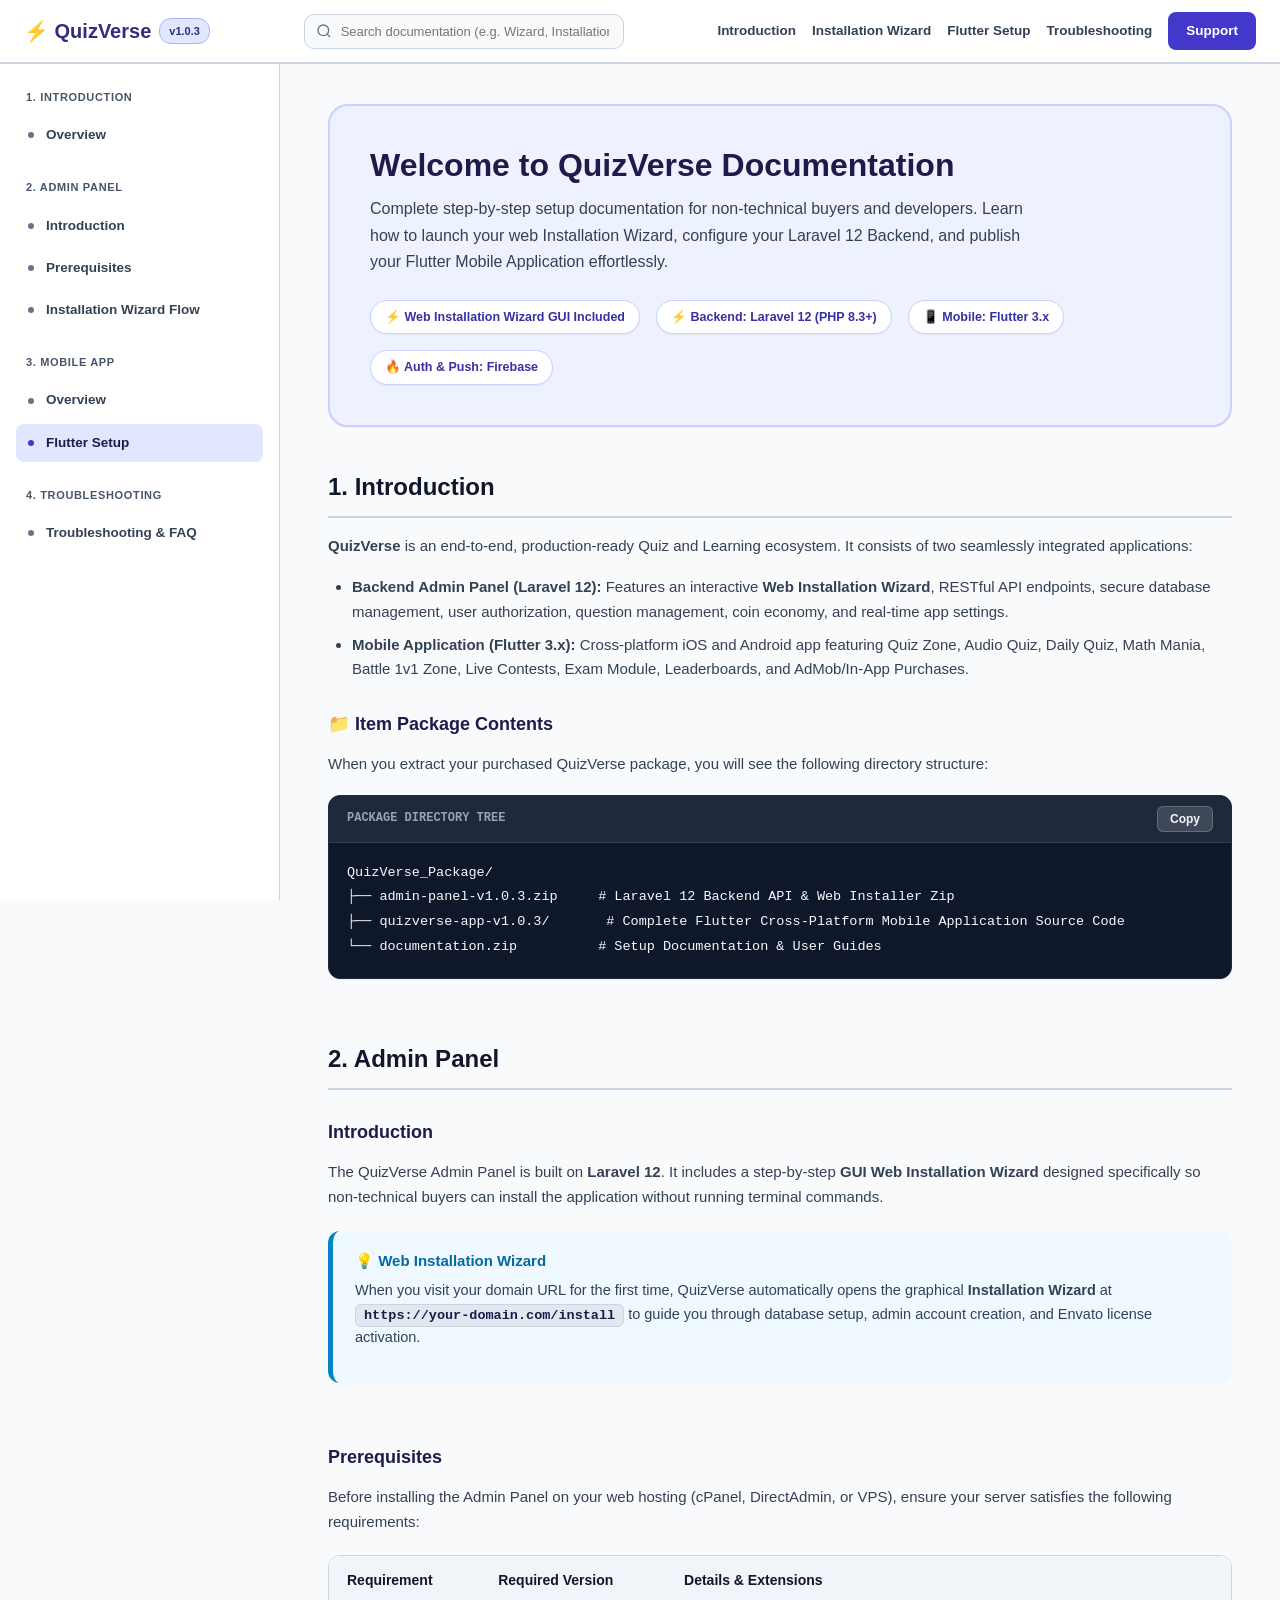
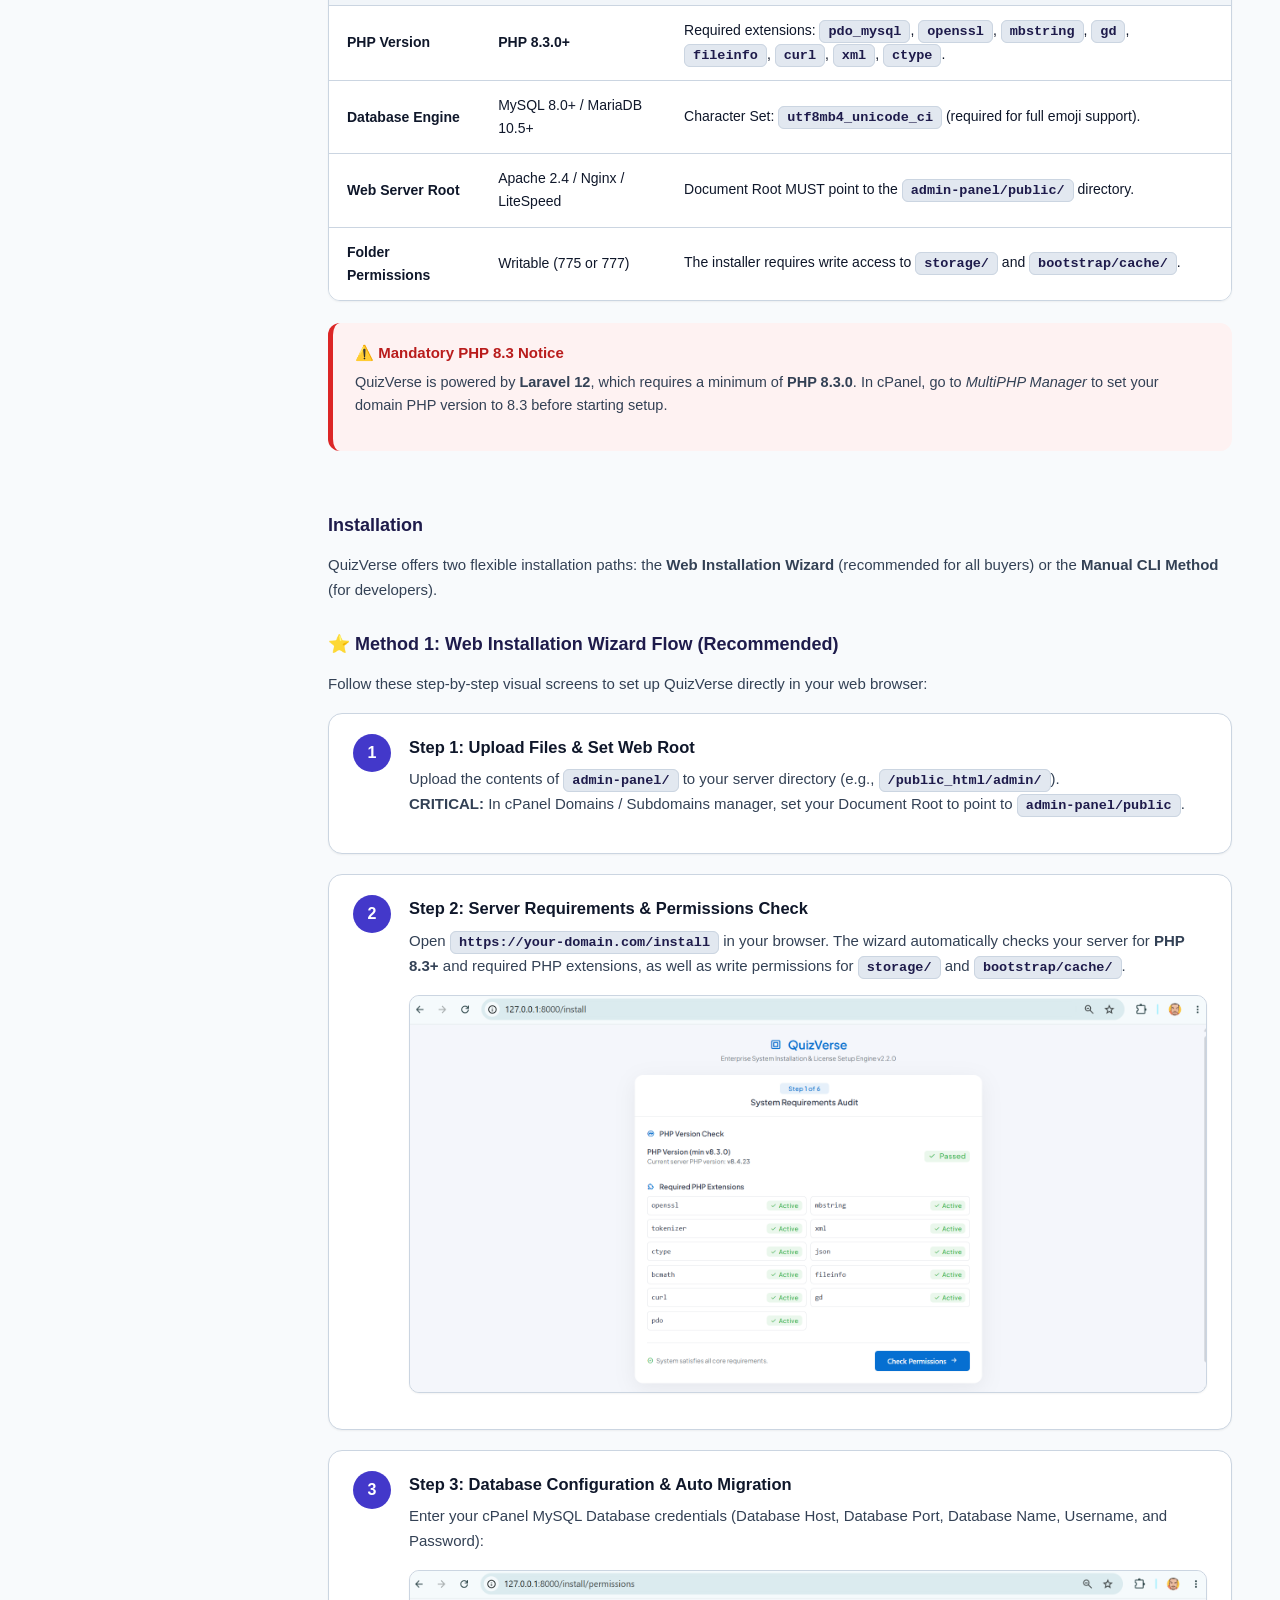
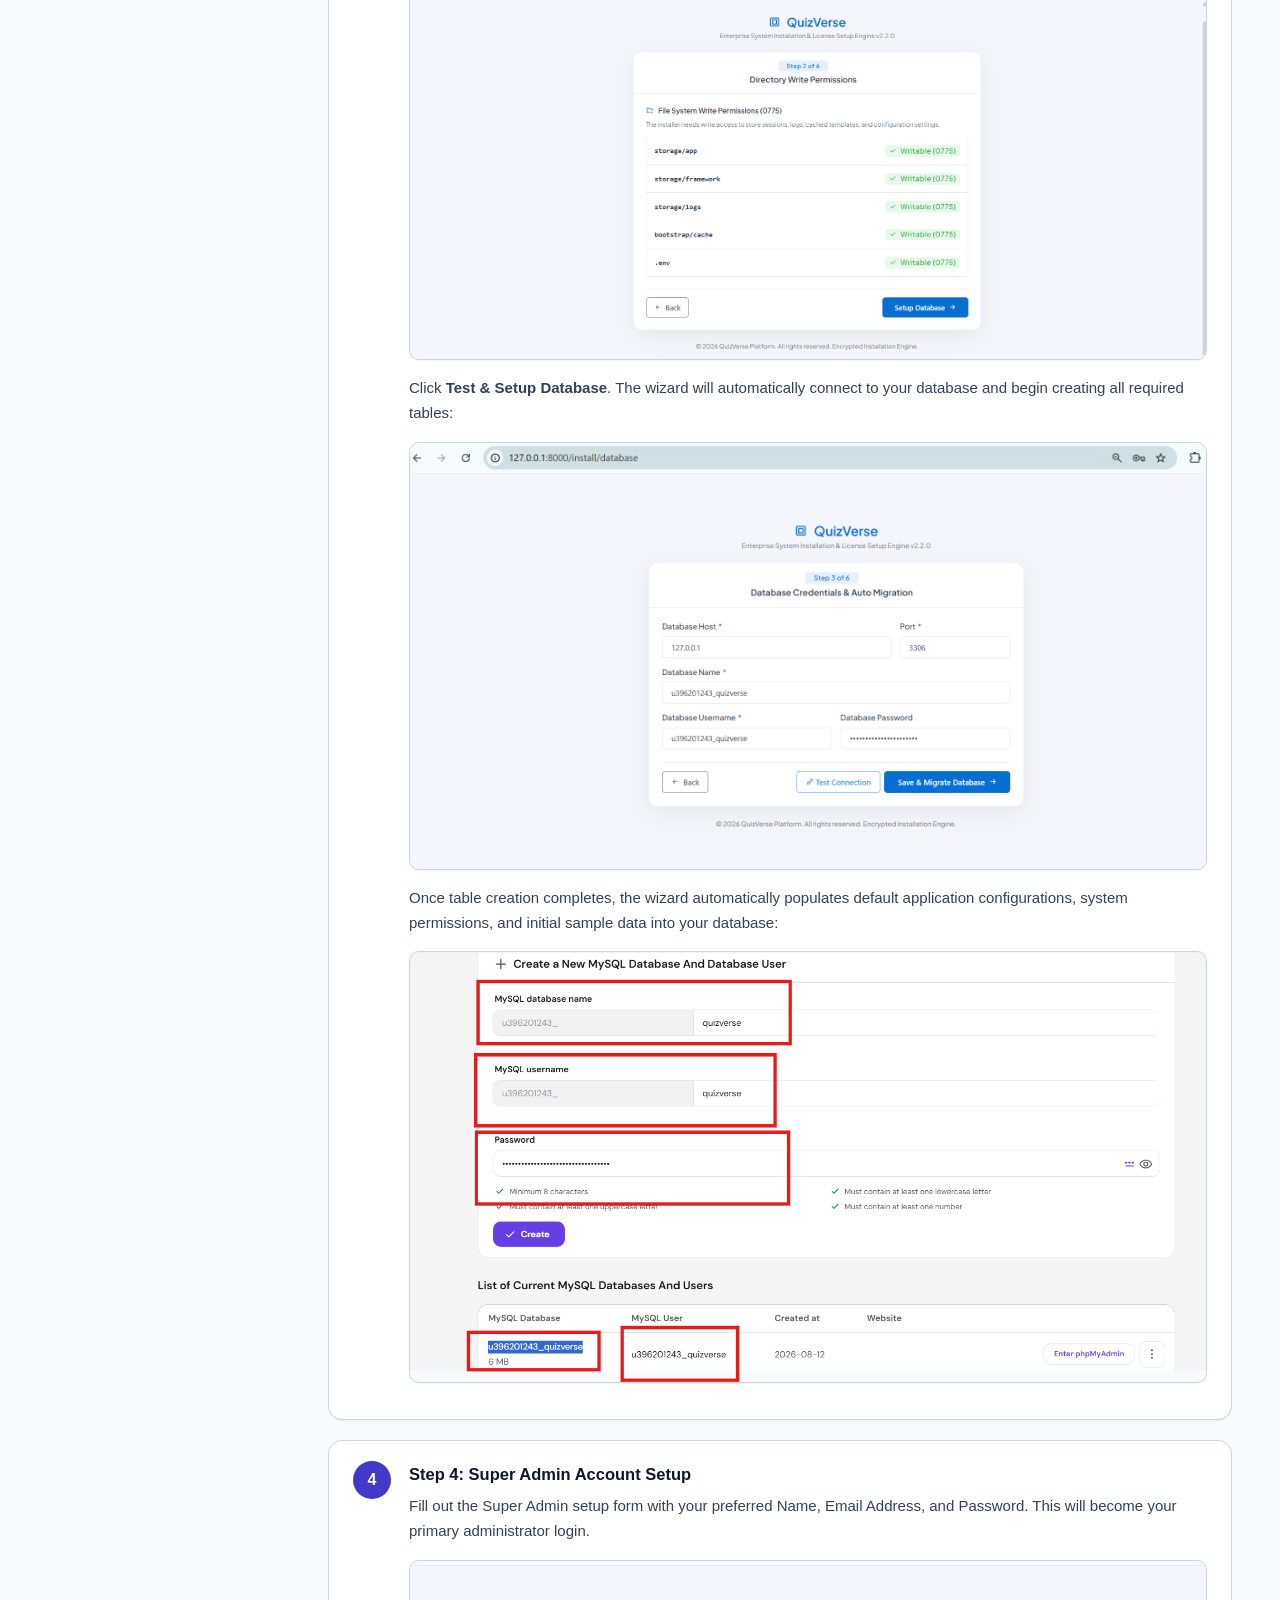
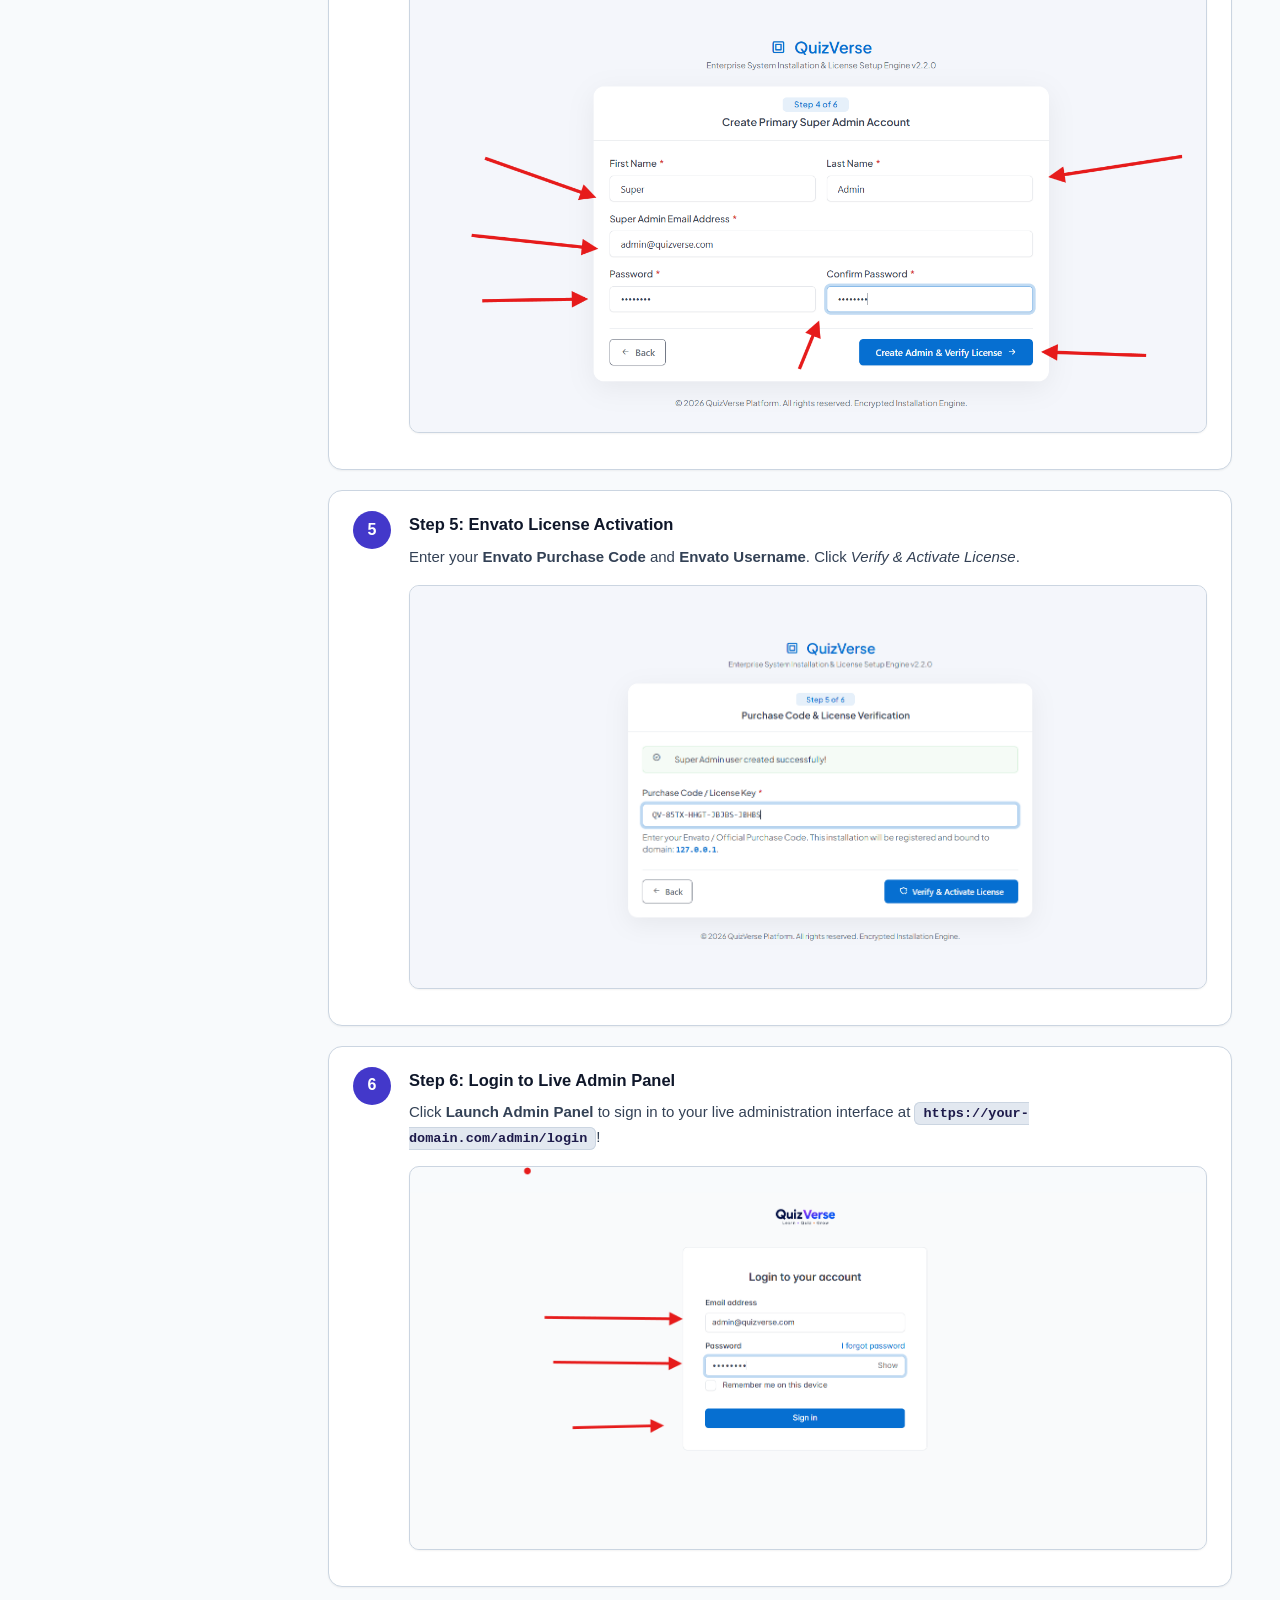
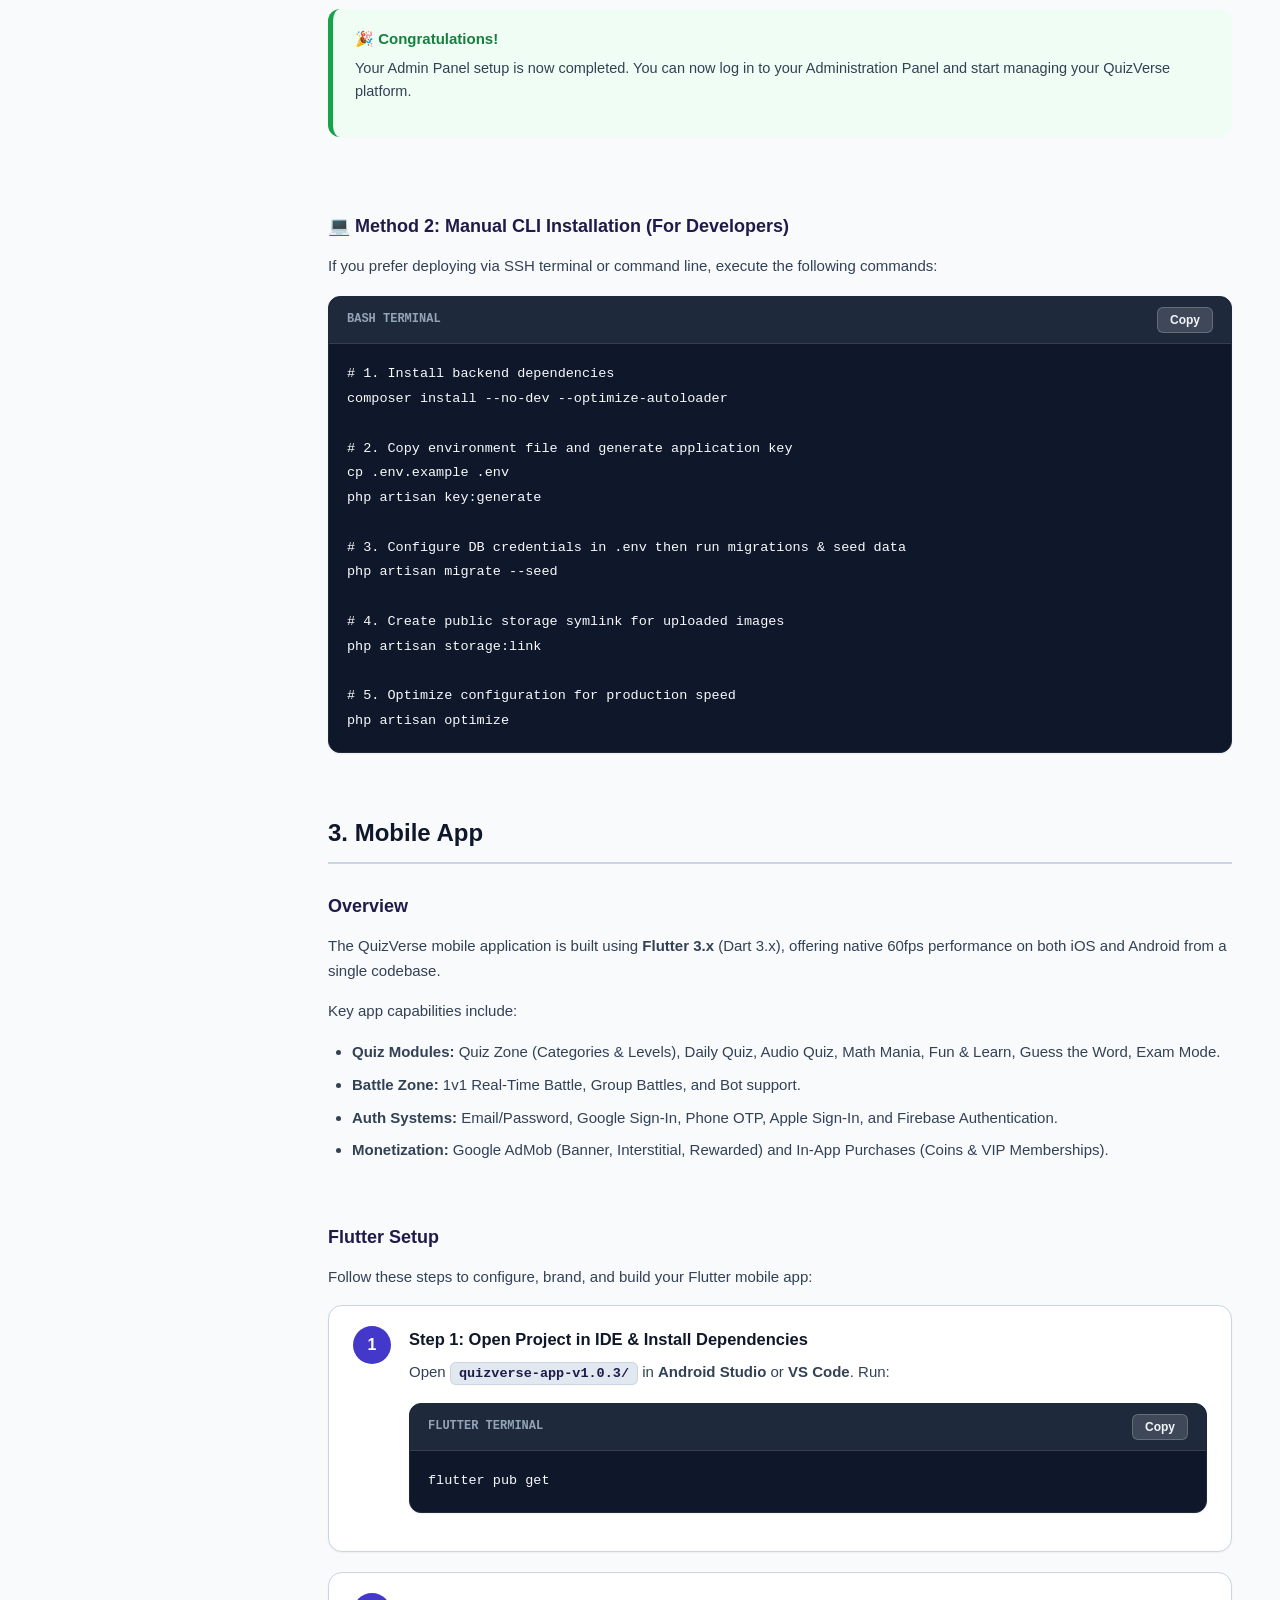
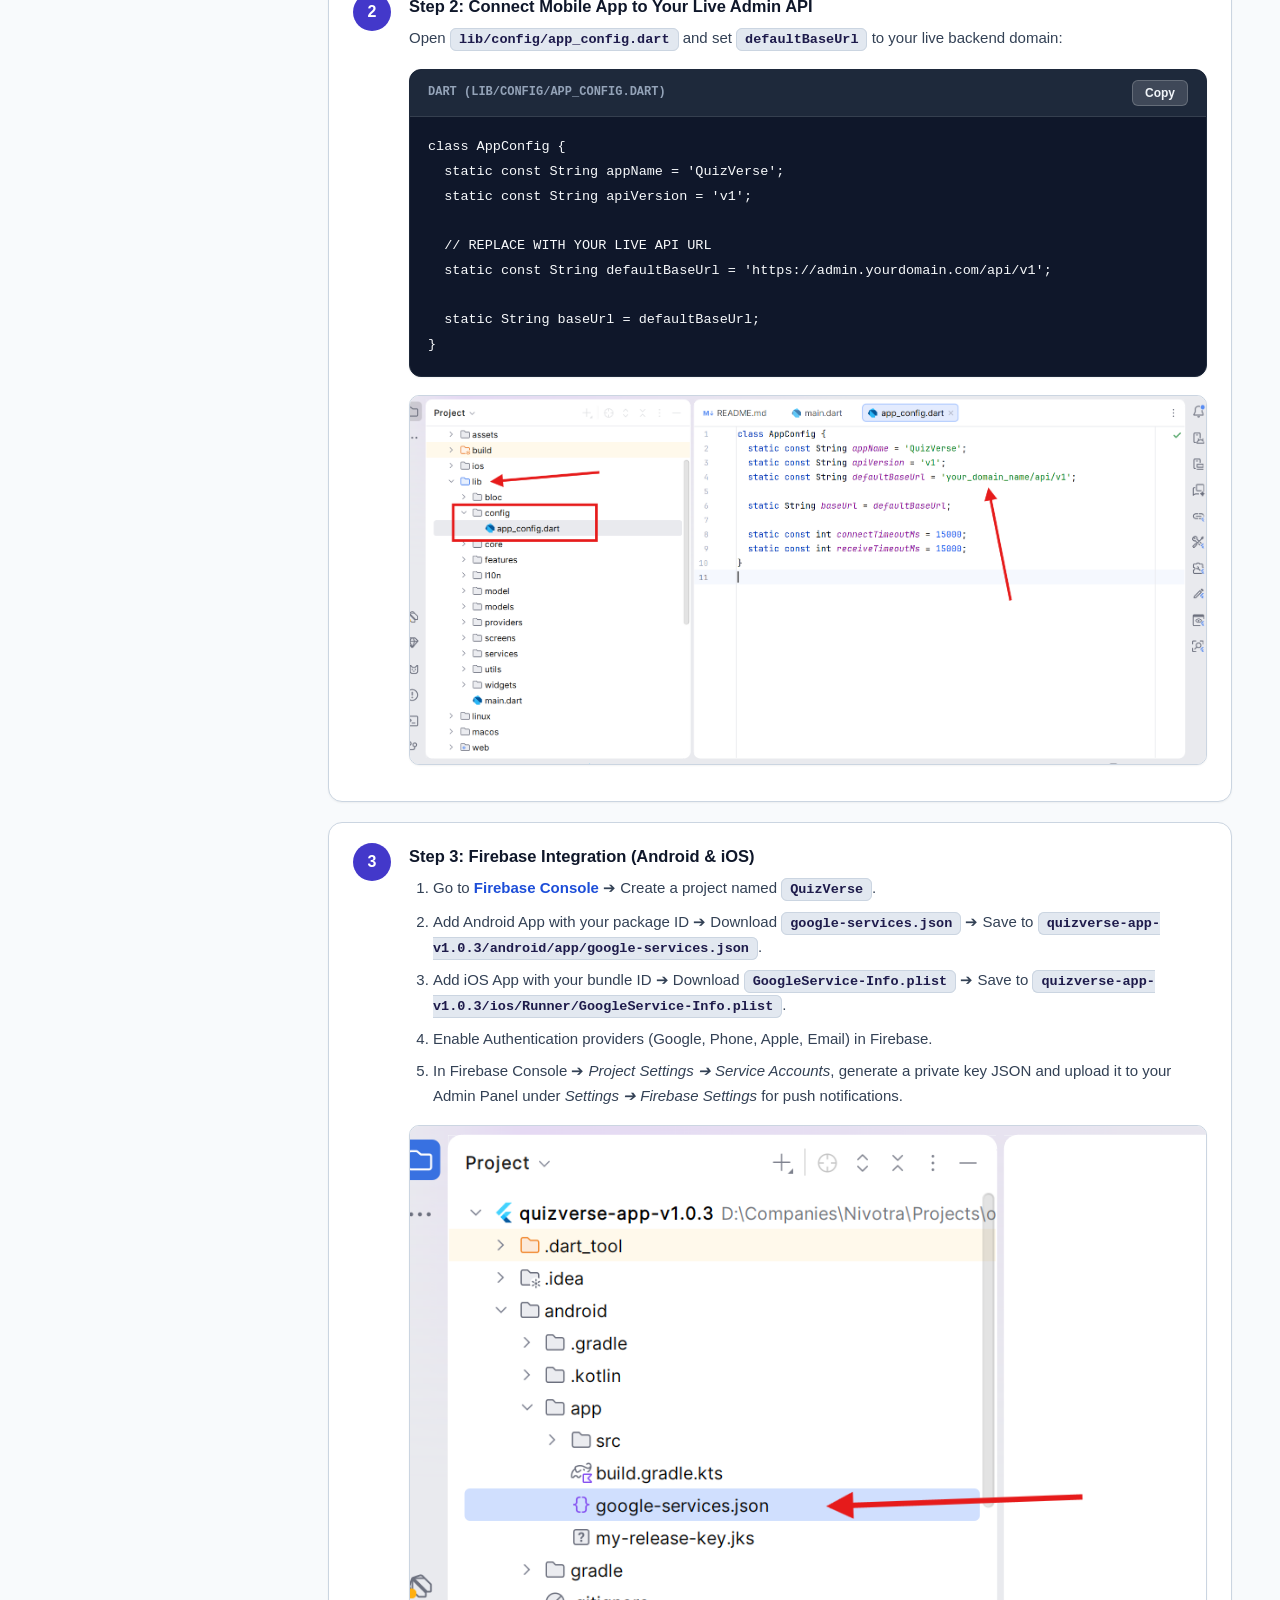
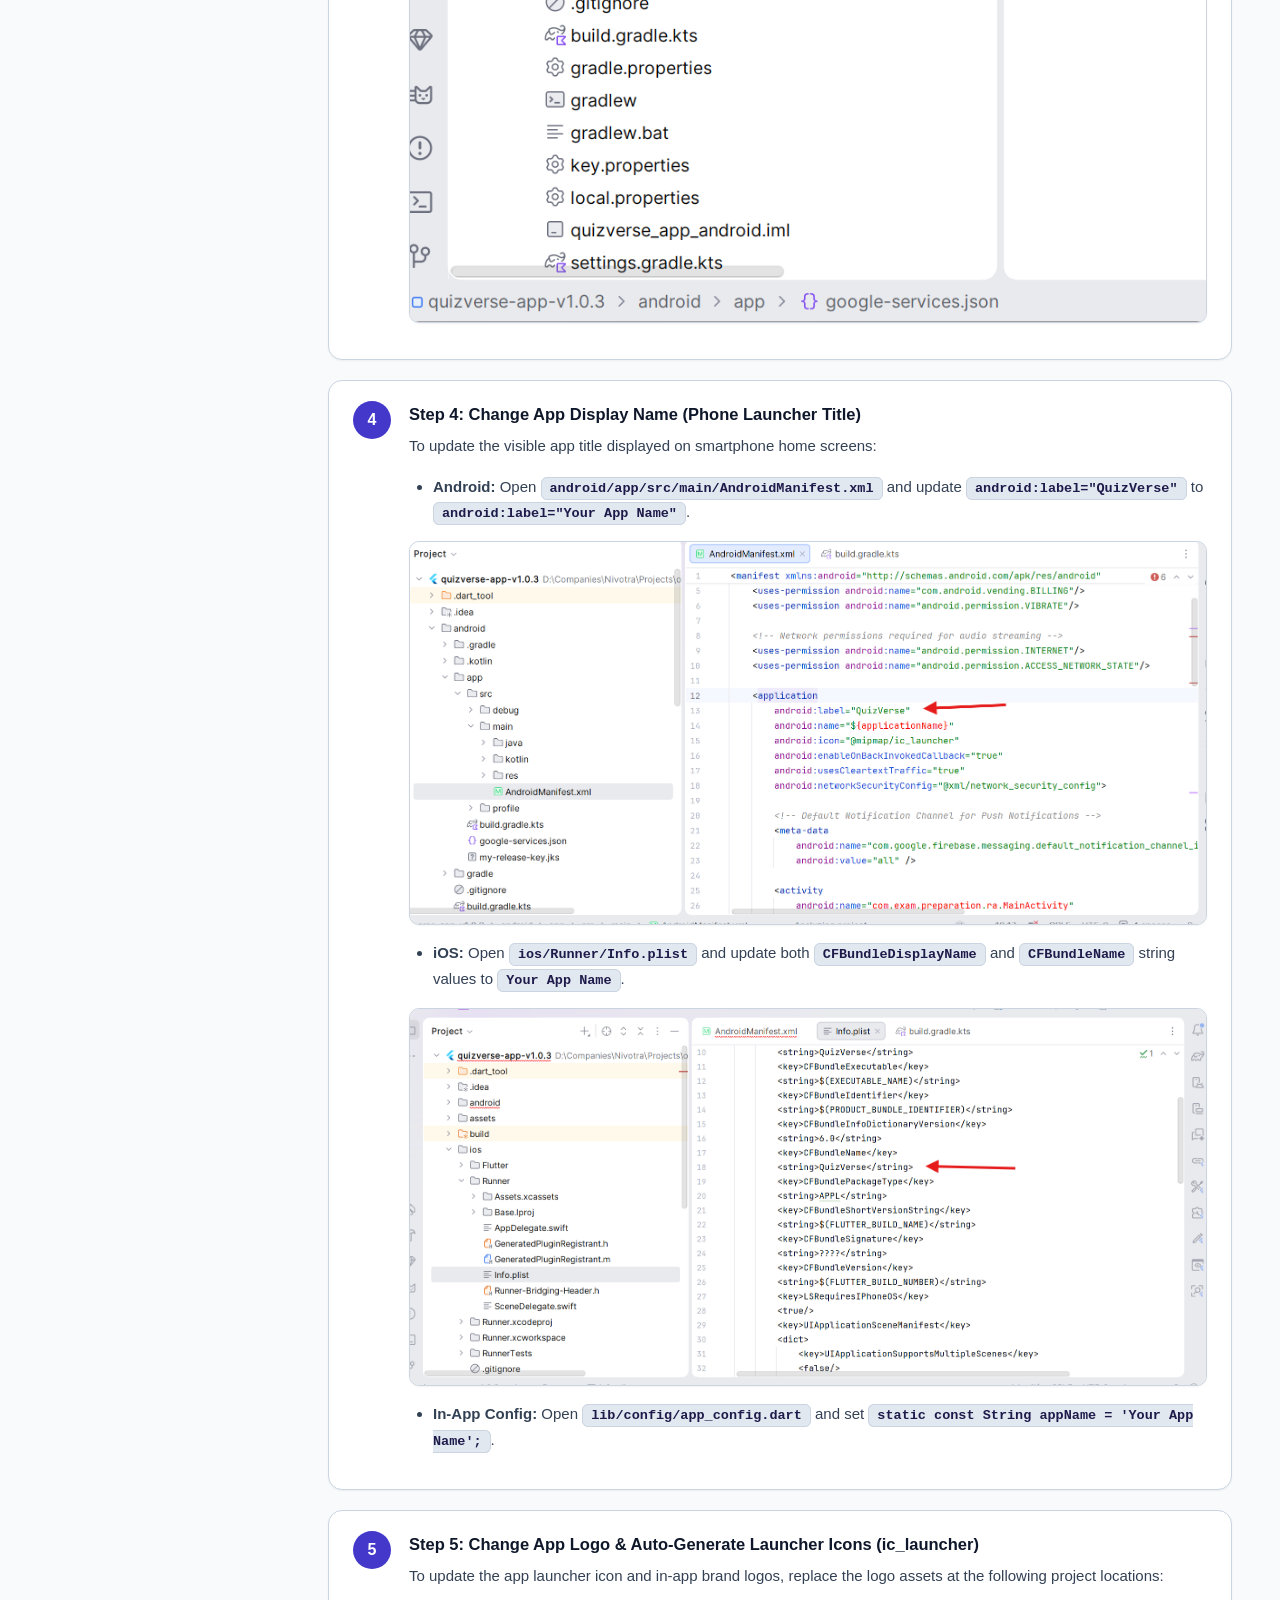
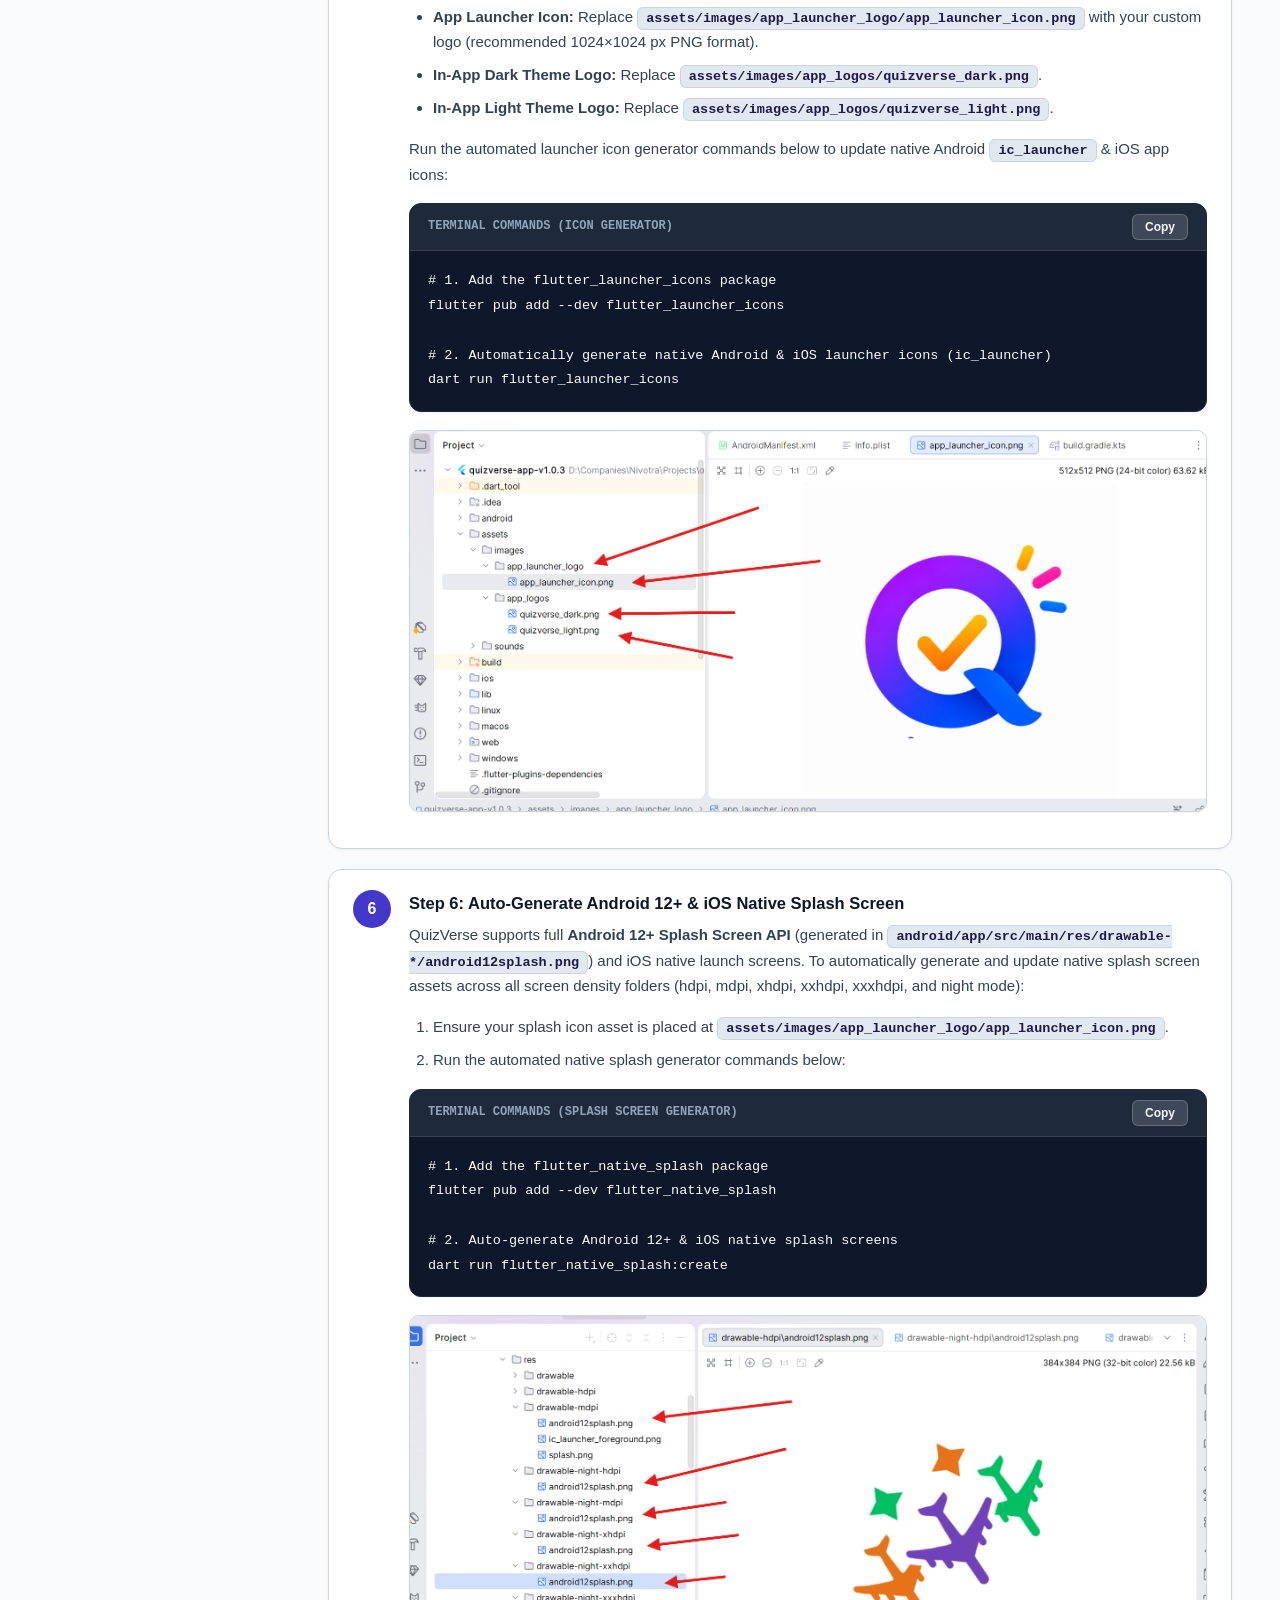
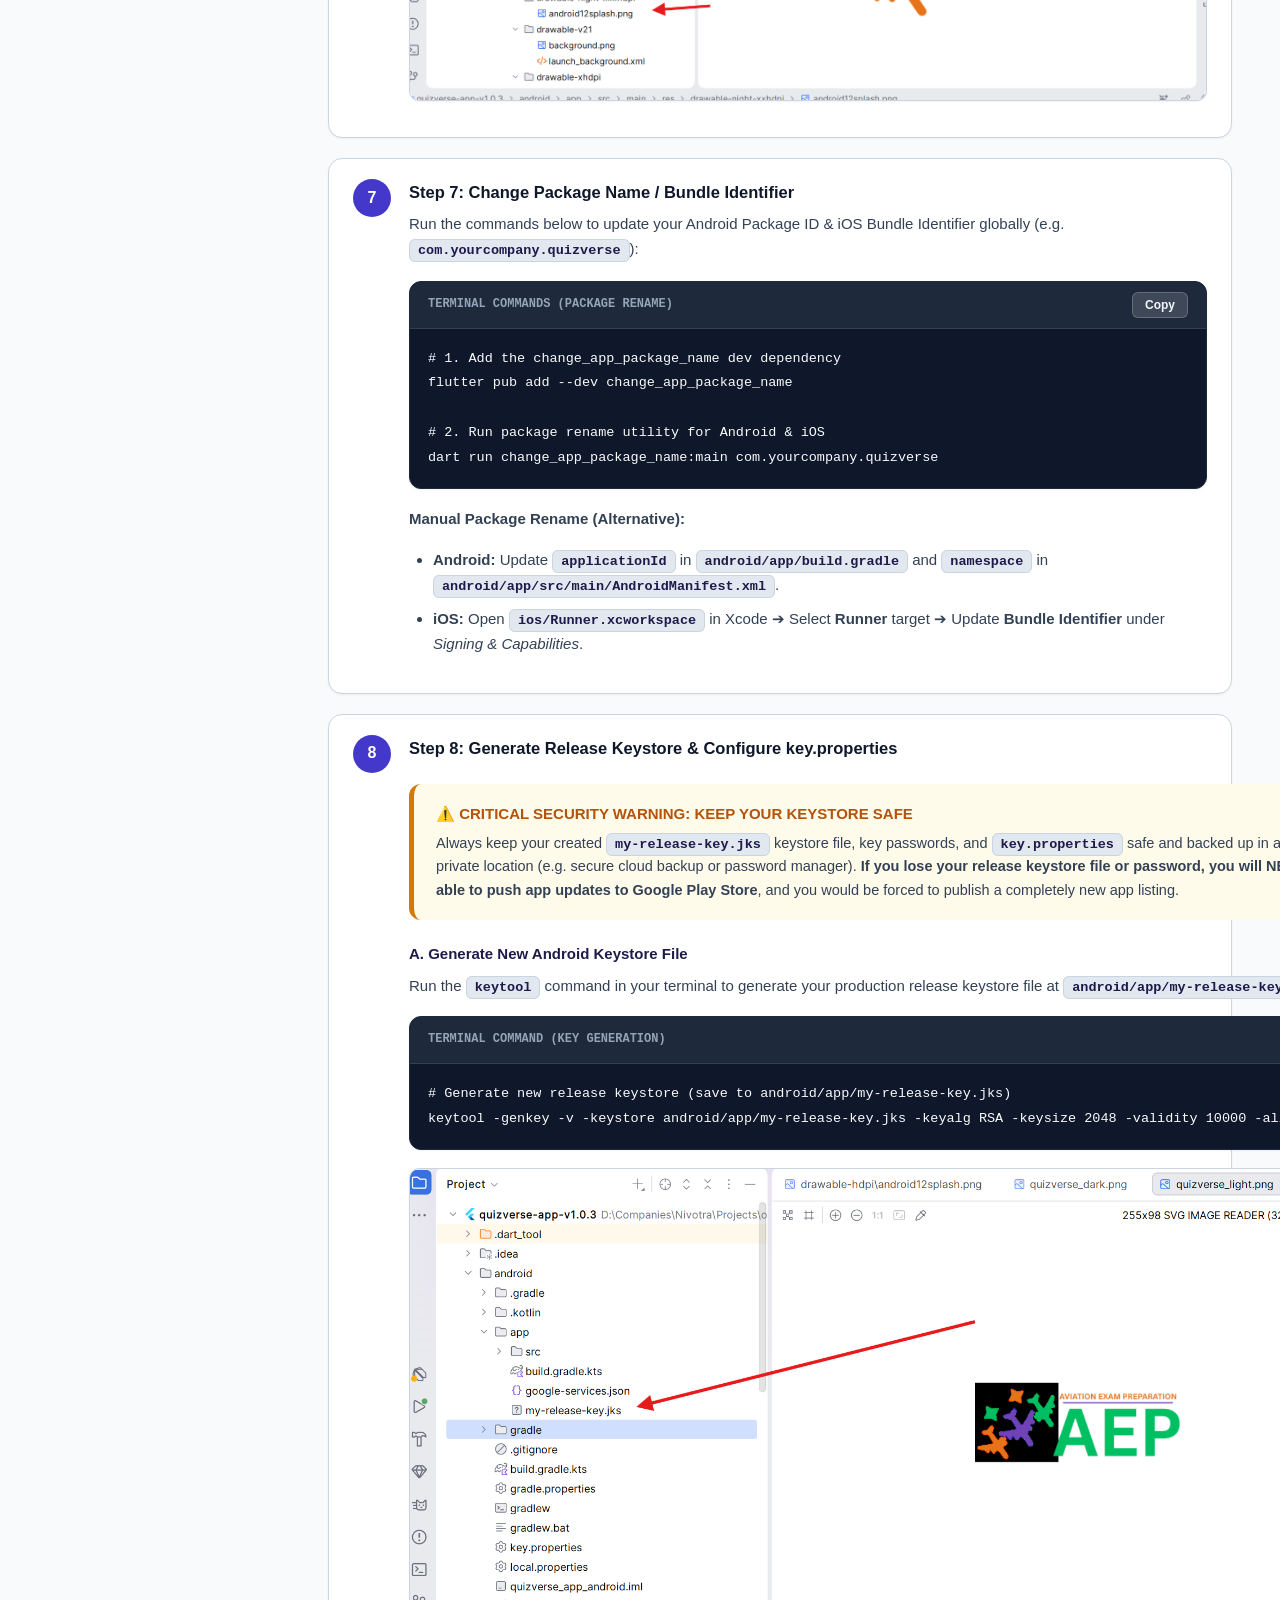
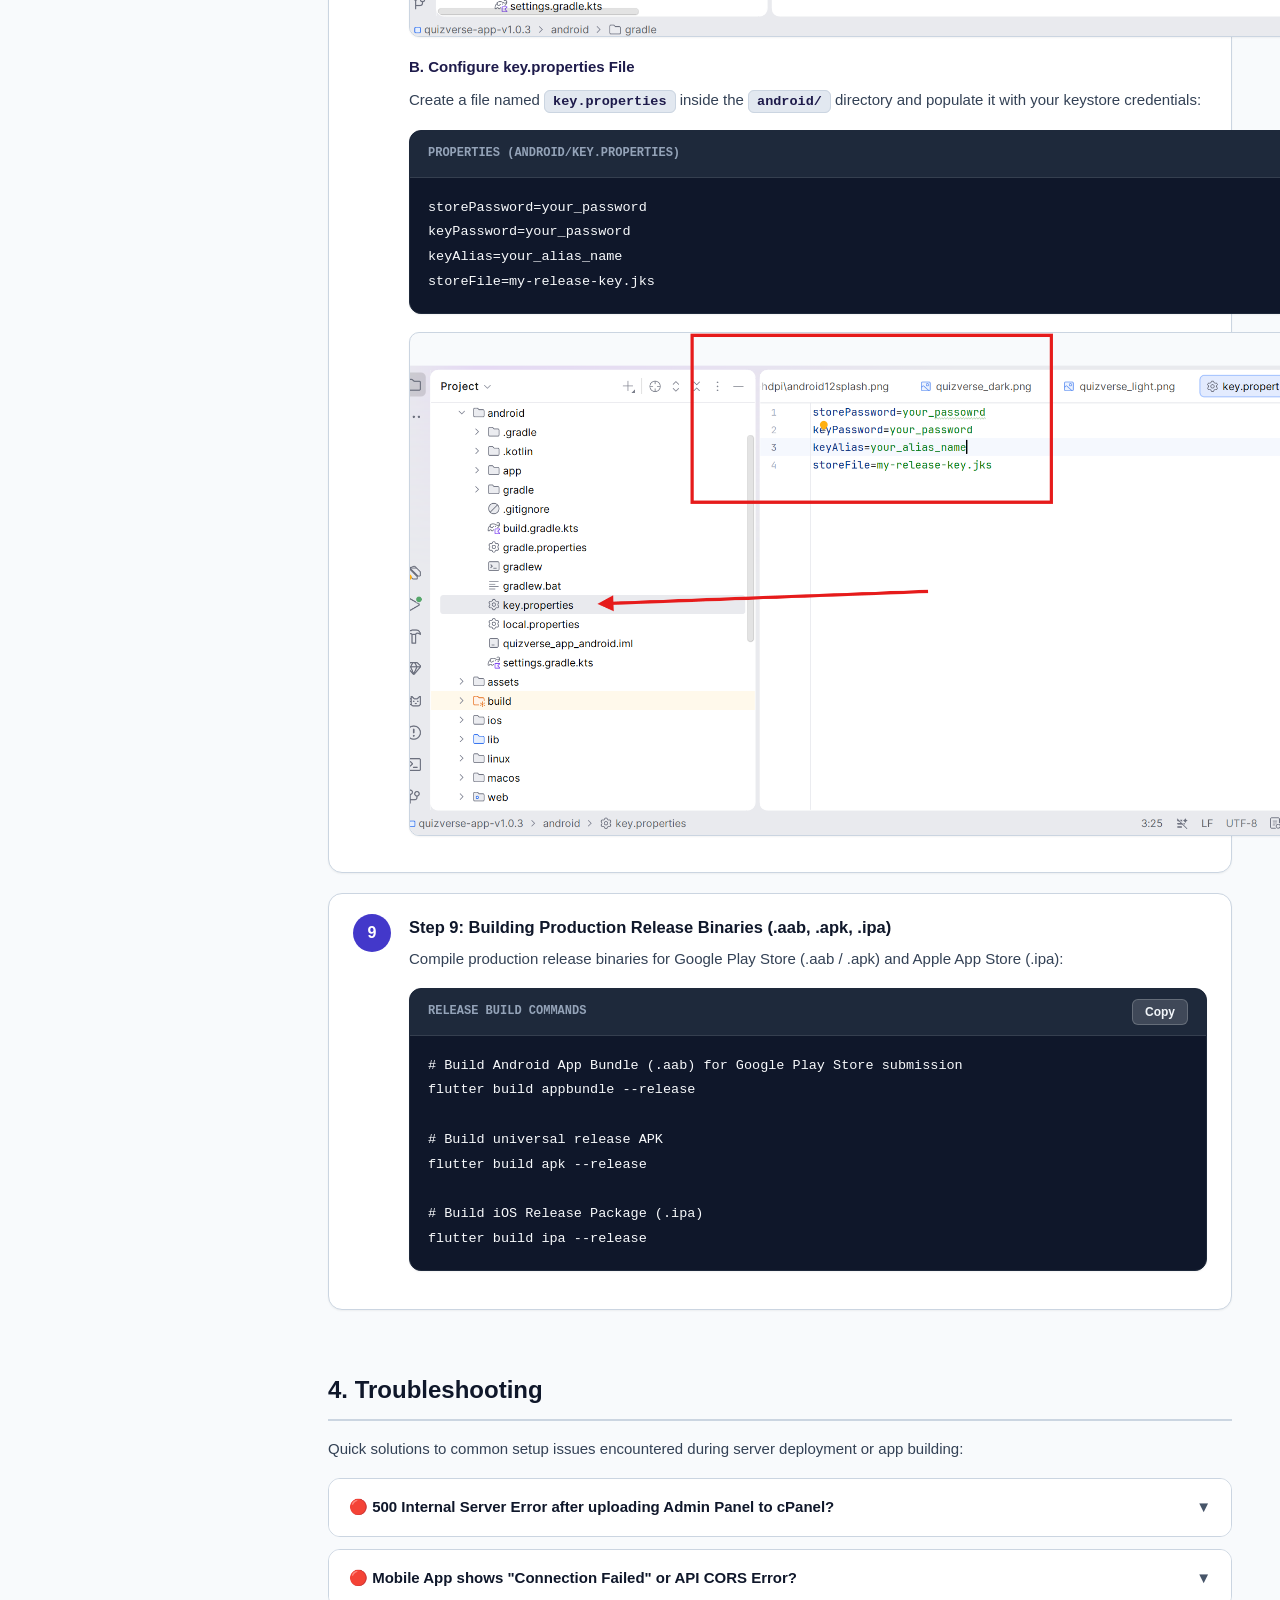
==== commit 506bf552: "updated app guide" ====
--- a/docs/index.html
+++ b/docs/index.html
@@ -10,8 +10,8 @@
   <link rel="preconnect" href="https://fonts.gstatic.com" crossorigin>
   <link href="https://fonts.googleapis.com/css2?family=Inter:wght@400;500;600;700;800&family=JetBrains+Mono:wght@400;500;600&display=swap" rel="stylesheet">
   
-  <!-- Stylesheet Import -->
-  <link rel="stylesheet" href="../css/style.css">
+  <!-- Direct Relative Stylesheet Import -->
+  <link rel="stylesheet" href="css/style.css">
 </head>
 <body>
 
@@ -23,7 +23,7 @@
       </button>
       <a href="#intro-overview" class="brand-title">
         <span>⚡ QuizVerse</span>
-        <span class="version-tag">v2.3.9</span>
+        <span class="version-tag">v1.0.3</span>
       </a>
     </div>
 
@@ -102,8 +102,8 @@
           <li><strong>Mobile Application (Flutter 3.x):</strong> Cross-platform iOS and Android app featuring Quiz Zone, Audio Quiz, Daily Quiz, Math Mania, Battle 1v1 Zone, Live Contests, Exam Module, Leaderboards, and AdMob/In-App Purchases.</li>
         </ul>
 
-        <h3>📁 Item Zip Package Contents</h3>
-        <p>When you extract your purchased QuizVerse archive from Envato Marketplace, you will see the following directory structure:</p>
+        <h3>📁 Item Package Contents</h3>
+        <p>When you extract your purchased QuizVerse package, you will see the following directory structure:</p>
         
         <div class="code-block-container">
           <div class="code-header">
@@ -111,11 +111,9 @@
             <button class="copy-btn">Copy</button>
           </div>
           <pre><code>QuizVerse_Package/
-├── admin-panel/           # Laravel 12 Backend API & Web Installer Source Code
-├── quizverse_app/         # Complete Flutter Cross-Platform Mobile Application Source Code
-├── envato/                # Interactive Documentation (index.html, screenshots, guides)
-├── documents/             # Architectural Documentation & PRD Specifications
-└── README.md              # Quick Start Guide</code></pre>
+├── admin-panel-v1.0.3.zip     # Laravel 12 Backend API &amp; Web Installer Zip
+├── quizverse-app-v1.0.3/       # Complete Flutter Cross-Platform Mobile Application Source Code
+└── documentation.zip          # Setup Documentation &amp; User Guides</code></pre>
         </div>
       </section>
 
@@ -198,7 +196,7 @@
             <p>Open <code>https://your-domain.com/install</code> in your browser. The wizard automatically checks your server for <strong>PHP 8.3+</strong> and required PHP extensions, as well as write permissions for <code>storage/</code> and <code>bootstrap/cache/</code>.</p>
             
             <div class="step-image-container">
-              <img src="../assets/admin%20panel/step-1.png" alt="QuizVerse Web Installer Step 1 - Server Requirements & Permissions" class="doc-screenshot">
+              <img src="assets/admin%20panel/step-1.png" alt="QuizVerse Web Installer Step 1 - Server Requirements & Permissions" class="doc-screenshot">
             </div>
           </div>
         </div>
@@ -210,19 +208,19 @@
             <p>Enter your cPanel MySQL Database credentials (Database Host, Database Port, Database Name, Username, and Password):</p>
             
             <div class="step-image-container">
-              <img src="../assets/admin%20panel/step-2.png" alt="QuizVerse Web Installer Step 2 - Database Configuration" class="doc-screenshot">
+              <img src="assets/admin%20panel/step-2.png" alt="QuizVerse Web Installer Step 2 - Database Configuration" class="doc-screenshot">
             </div>
 
             <p style="margin-top: 16px;">Click <strong>Test & Setup Database</strong>. The wizard will automatically connect to your database and begin creating all required tables:</p>
             
             <div class="step-image-container">
-              <img src="../assets/admin%20panel/step-3.png" alt="QuizVerse Web Installer Step 3 - Running Migrations" class="doc-screenshot">
+              <img src="assets/admin%20panel/step-3.png" alt="QuizVerse Web Installer Step 3 - Running Migrations" class="doc-screenshot">
             </div>
 
             <p style="margin-top: 16px;">Once table creation completes, the wizard automatically populates default application configurations, system permissions, and initial sample data into your database:</p>
             
             <div class="step-image-container">
-              <img src="../assets/admin%20panel/step-3a.png" alt="QuizVerse Web Installer Step 3a - Seed Data Migration Completed" class="doc-screenshot">
+              <img src="assets/admin%20panel/step-3a.png" alt="QuizVerse Web Installer Step 3a - Seed Data Migration Completed" class="doc-screenshot">
             </div>
           </div>
         </div>
@@ -234,7 +232,7 @@
             <p>Fill out the Super Admin setup form with your preferred Name, Email Address, and Password. This will become your primary administrator login.</p>
             
             <div class="step-image-container">
-              <img src="../assets/admin%20panel/step-4.png" alt="QuizVerse Web Installer Step 4 - Super Admin Account Setup" class="doc-screenshot">
+              <img src="assets/admin%20panel/step-4.png" alt="QuizVerse Web Installer Step 4 - Super Admin Account Setup" class="doc-screenshot">
             </div>
           </div>
         </div>
@@ -246,7 +244,7 @@
             <p>Enter your <strong>Envato Purchase Code</strong> and <strong>Envato Username</strong>. Click <em>Verify & Activate License</em>.</p>
             
             <div class="step-image-container">
-              <img src="../assets/admin%20panel/step-5.png" alt="QuizVerse Web Installer Step 5 - Envato License Activation" class="doc-screenshot">
+              <img src="assets/admin%20panel/step-5.png" alt="QuizVerse Web Installer Step 5 - Envato License Activation" class="doc-screenshot">
             </div>
           </div>
         </div>
@@ -258,7 +256,7 @@
             <p>Click <strong>Launch Admin Panel</strong> to sign in to your live administration interface at <code>https://your-domain.com/admin/login</code>!</p>
             
             <div class="step-image-container">
-              <img src="../assets/admin%20panel/login.png" alt="QuizVerse Admin Panel Login Interface" class="doc-screenshot">
+              <img src="assets/admin%20panel/login.png" alt="QuizVerse Admin Panel Login Interface" class="doc-screenshot">
             </div>
           </div>
         </div>
@@ -319,7 +317,7 @@
           <div class="step-number">1</div>
           <div class="step-body">
             <div class="step-title">Step 1: Open Project in IDE & Install Dependencies</div>
-            <p>Open <code>quizverse_app/</code> in <strong>Android Studio</strong> or <strong>VS Code</strong>. Run:</p>
+            <p>Open <code>quizverse-app-v1.0.3/</code> in <strong>Android Studio</strong> or <strong>VS Code</strong>. Run:</p>
             <div class="code-block-container">
               <div class="code-header">
                 <span class="code-language">Flutter Terminal</span>
@@ -350,55 +348,198 @@
   static String baseUrl = defaultBaseUrl;
 }</code></pre>
             </div>
+            <div class="step-image-container">
+              <img src="assets/mobile/app%20configuration/app-config.png" alt="QuizVerse Mobile App - App Config API URL setup" class="doc-screenshot">
+            </div>
           </div>
         </div>
 
         <div class="step-card">
           <div class="step-number">3</div>
           <div class="step-body">
-            <div class="step-title">Step 3: Firebase Integration (Android & iOS)</div>
+            <div class="step-title">Step 3: Firebase Integration (Android &amp; iOS)</div>
             <ol>
               <li>Go to <a href="https://console.firebase.google.com/" target="_blank">Firebase Console</a> ➔ Create a project named <code>QuizVerse</code>.</li>
-              <li>Add Android App with your package ID ➔ Download <code>google-services.json</code> ➔ Save to <code>quizverse_app/android/app/google-services.json</code>.</li>
-              <li>Add iOS App with your bundle ID ➔ Download <code>GoogleService-Info.plist</code> ➔ Save to <code>quizverse_app/ios/Runner/GoogleService-Info.plist</code>.</li>
+              <li>Add Android App with your package ID ➔ Download <code>google-services.json</code> ➔ Save to <code>quizverse-app-v1.0.3/android/app/google-services.json</code>.</li>
+              <li>Add iOS App with your bundle ID ➔ Download <code>GoogleService-Info.plist</code> ➔ Save to <code>quizverse-app-v1.0.3/ios/Runner/GoogleService-Info.plist</code>.</li>
               <li>Enable Authentication providers (Google, Phone, Apple, Email) in Firebase.</li>
               <li>In Firebase Console ➔ <em>Project Settings ➔ Service Accounts</em>, generate a private key JSON and upload it to your Admin Panel under <em>Settings ➔ Firebase Settings</em> for push notifications.</li>
             </ol>
+            <div class="step-image-container">
+              <img src="assets/mobile/app%20configuration/mobile-google-service-json-place.png" alt="QuizVerse Mobile App - Firebase google-services.json Placement" class="doc-screenshot">
+            </div>
           </div>
         </div>
 
         <div class="step-card">
           <div class="step-number">4</div>
           <div class="step-body">
-            <div class="step-title">Step 4: Package Name & App Branding</div>
-            <p>Run the package rename utility to update your Android & iOS package identifier globally:</p>
+            <div class="step-title">Step 4: Change App Display Name (Phone Launcher Title)</div>
+            <p>To update the visible app title displayed on smartphone home screens:</p>
+            <ul>
+              <li><strong>Android:</strong> Open <code>android/app/src/main/AndroidManifest.xml</code> and update <code>android:label="QuizVerse"</code> to <code>android:label="Your App Name"</code>.</li>
+            </ul>
+            <div class="step-image-container">
+              <img src="assets/mobile/app%20configuration/change-app-name-android-manifest.png" alt="Change Android App Name in AndroidManifest.xml" class="doc-screenshot">
+            </div>
+
+            <ul>
+              <li><strong>iOS:</strong> Open <code>ios/Runner/Info.plist</code> and update both <code>CFBundleDisplayName</code> and <code>CFBundleName</code> string values to <code>Your App Name</code>.</li>
+            </ul>
+            <div class="step-image-container">
+              <img src="assets/mobile/app%20configuration/change-app-name-runner-info.plist.png" alt="Change iOS App Name in Info.plist" class="doc-screenshot">
+            </div>
+
+            <ul>
+              <li><strong>In-App Config:</strong> Open <code>lib/config/app_config.dart</code> and set <code>static const String appName = 'Your App Name';</code>.</li>
+            </ul>
+          </div>
+        </div>
+
+        <div class="step-card">
+          <div class="step-number">5</div>
+          <div class="step-body">
+            <div class="step-title">Step 5: Change App Logo &amp; Auto-Generate Launcher Icons (ic_launcher)</div>
+            <p>To update the app launcher icon and in-app brand logos, replace the logo assets at the following project locations:</p>
+            <ul>
+              <li><strong>App Launcher Icon:</strong> Replace <code>assets/images/app_launcher_logo/app_launcher_icon.png</code> with your custom logo (recommended 1024×1024 px PNG format).</li>
+              <li><strong>In-App Dark Theme Logo:</strong> Replace <code>assets/images/app_logos/quizverse_dark.png</code>.</li>
+              <li><strong>In-App Light Theme Logo:</strong> Replace <code>assets/images/app_logos/quizverse_light.png</code>.</li>
+            </ul>
+            <p style="margin-top: 10px;">Run the automated launcher icon generator commands below to update native Android <code>ic_launcher</code> &amp; iOS app icons:</p>
+            
+            <div class="code-block-container" style="margin-top: 10px;">
+              <div class="code-header">
+                <span class="code-language">Terminal Commands (Icon Generator)</span>
+                <button class="copy-btn">Copy</button>
+              </div>
+              <pre><code># 1. Add the flutter_launcher_icons package
+flutter pub add --dev flutter_launcher_icons
+
+# 2. Automatically generate native Android &amp; iOS launcher icons (ic_launcher)
+dart run flutter_launcher_icons</code></pre>
+            </div>
+            <div class="step-image-container">
+              <img src="assets/mobile/app%20configuration/app-logo-change.png" alt="QuizVerse Mobile App Logo &amp; Icon Asset Replacement" class="doc-screenshot">
+            </div>
+          </div>
+        </div>
+
+        <div class="step-card">
+          <div class="step-number">6</div>
+          <div class="step-body">
+            <div class="step-title">Step 6: Auto-Generate Android 12+ &amp; iOS Native Splash Screen</div>
+            <p>QuizVerse supports full <strong>Android 12+ Splash Screen API</strong> (generated in <code>android/app/src/main/res/drawable-*/android12splash.png</code>) and iOS native launch screens. To automatically generate and update native splash screen assets across all screen density folders (hdpi, mdpi, xhdpi, xxhdpi, xxxhdpi, and night mode):</p>
+            <ol>
+              <li>Ensure your splash icon asset is placed at <code>assets/images/app_launcher_logo/app_launcher_icon.png</code>.</li>
+              <li>Run the automated native splash generator commands below:</li>
+            </ol>
+            
+            <div class="code-block-container" style="margin-top: 10px;">
+              <div class="code-header">
+                <span class="code-language">Terminal Commands (Splash Screen Generator)</span>
+                <button class="copy-btn">Copy</button>
+              </div>
+              <pre><code># 1. Add the flutter_native_splash package
+flutter pub add --dev flutter_native_splash
+
+# 2. Auto-generate Android 12+ &amp; iOS native splash screens
+dart run flutter_native_splash:create</code></pre>
+            </div>
+            <div class="step-image-container">
+              <img src="assets/mobile/app%20configuration/android12splash.png" alt="QuizVerse Android 12+ Native Splash Screen Asset Locations (res/drawable-*/android12splash.png)" class="doc-screenshot">
+            </div>
+          </div>
+        </div>
+
+        <div class="step-card">
+          <div class="step-number">7</div>
+          <div class="step-body">
+            <div class="step-title">Step 7: Change Package Name / Bundle Identifier</div>
+            <p>Run the commands below to update your Android Package ID &amp; iOS Bundle Identifier globally (e.g. <code>com.yourcompany.quizverse</code>):</p>
             <div class="code-block-container">
               <div class="code-header">
-                <span class="code-language">Terminal Command</span>
-                <button class="copy-btn">Copy</button>
-              </div>
-              <pre><code>flutter pub run change_app_package_name:main com.yourcompany.quizverse</code></pre>
-            </div>
-          </div>
-        </div>
-
-        <div class="step-card">
-          <div class="step-number">5</div>
-          <div class="step-body">
-            <div class="step-title">Step 5: Building Release Apps for Publishing</div>
-            <p>Compile production release binaries for Google Play Store and Apple App Store:</p>
-            <div class="code-block-container">
-              <div class="code-header">
-                <span class="code-language">Build Commands</span>
-                <button class="copy-btn">Copy</button>
-              </div>
-              <pre><code># Build Android App Bundle (.aab) for Google Play Store
+                <span class="code-language">Terminal Commands (Package Rename)</span>
+                <button class="copy-btn">Copy</button>
+              </div>
+              <pre><code># 1. Add the change_app_package_name dev dependency
+flutter pub add --dev change_app_package_name
+
+# 2. Run package rename utility for Android &amp; iOS
+dart run change_app_package_name:main com.yourcompany.quizverse</code></pre>
+            </div>
+
+            <p style="margin-top: 12px;"><strong>Manual Package Rename (Alternative):</strong></p>
+            <ul>
+              <li><strong>Android:</strong> Update <code>applicationId</code> in <code>android/app/build.gradle</code> and <code>namespace</code> in <code>android/app/src/main/AndroidManifest.xml</code>.</li>
+              <li><strong>iOS:</strong> Open <code>ios/Runner.xcworkspace</code> in Xcode ➔ Select <strong>Runner</strong> target ➔ Update <strong>Bundle Identifier</strong> under <em>Signing &amp; Capabilities</em>.</li>
+            </ul>
+          </div>
+        </div>
+
+        <div class="step-card">
+          <div class="step-number">8</div>
+          <div class="step-body">
+            <div class="step-title">Step 8: Generate Release Keystore &amp; Configure key.properties</div>
+
+            <div class="callout callout-warning">
+              <div class="callout-title">⚠️ CRITICAL SECURITY WARNING: KEEP YOUR KEYSTORE SAFE</div>
+              <p style="margin-top: 4px; margin-bottom: 0;">
+                Always keep your created <code>my-release-key.jks</code> keystore file, key passwords, and <code>key.properties</code> safe and backed up in a secure private location (e.g. secure cloud backup or password manager). <strong>If you lose your release keystore file or password, you will NEVER be able to push app updates to Google Play Store</strong>, and you would be forced to publish a completely new app listing.
+              </p>
+            </div>
+
+            <h4 style="margin-top: 14px; margin-bottom: 8px; font-size: 15px; color: #1e1b4b;">A. Generate New Android Keystore File</h4>
+            <p>Run the <code>keytool</code> command in your terminal to generate your production release keystore file at <code>android/app/my-release-key.jks</code>:</p>
+
+            <div class="code-block-container" style="margin-top: 8px;">
+              <div class="code-header">
+                <span class="code-language">Terminal Command (Key Generation)</span>
+                <button class="copy-btn">Copy</button>
+              </div>
+              <pre><code># Generate new release keystore (save to android/app/my-release-key.jks)
+keytool -genkey -v -keystore android/app/my-release-key.jks -keyalg RSA -keysize 2048 -validity 10000 -alias upload</code></pre>
+            </div>
+            <div class="step-image-container">
+              <img src="assets/mobile/app%20configuration/my-release-key-location.png" alt="QuizVerse Android Keystore Location (android/app/my-release-key.jks)" class="doc-screenshot">
+            </div>
+
+            <h4 style="margin-top: 18px; margin-bottom: 8px; font-size: 15px; color: #1e1b4b;">B. Configure key.properties File</h4>
+            <p>Create a file named <code>key.properties</code> inside the <code>android/</code> directory and populate it with your keystore credentials:</p>
+
+            <div class="code-block-container" style="margin-top: 8px;">
+              <div class="code-header">
+                <span class="code-language">Properties (android/key.properties)</span>
+                <button class="copy-btn">Copy</button>
+              </div>
+              <pre><code>storePassword=your_password
+keyPassword=your_password
+keyAlias=your_alias_name
+storeFile=my-release-key.jks</code></pre>
+            </div>
+            <div class="step-image-container">
+              <img src="assets/mobile/app%20configuration/create-key-property-and-set.png" alt="QuizVerse key.properties File Setup in android/key.properties" class="doc-screenshot">
+            </div>
+          </div>
+        </div>
+
+        <div class="step-card">
+          <div class="step-number">9</div>
+          <div class="step-body">
+            <div class="step-title">Step 9: Building Production Release Binaries (.aab, .apk, .ipa)</div>
+            <p>Compile production release binaries for Google Play Store (.aab / .apk) and Apple App Store (.ipa):</p>
+            <div class="code-block-container" style="margin-top: 8px;">
+              <div class="code-header">
+                <span class="code-language">Release Build Commands</span>
+                <button class="copy-btn">Copy</button>
+              </div>
+              <pre><code># Build Android App Bundle (.aab) for Google Play Store submission
 flutter build appbundle --release
 
-# Build universal Android APK
+# Build universal release APK
 flutter build apk --release
 
-# Build iOS Release App
+# Build iOS Release Package (.ipa)
 flutter build ipa --release</code></pre>
             </div>
           </div>
@@ -450,7 +591,7 @@
             <span class="accordion-icon">▼</span>
           </div>
           <div class="accordion-content">
-            <p>Inside <code>quizverse_app/ios/</code> directory, run:<br>
+            <p>Inside <code>quizverse-app-v1.0.3/ios/</code> directory, run:<br>
             <code>pod repo update</code><br>
             <code>pod install</code><br>
             Then rebuild your iOS app using Xcode.</p>
@@ -472,7 +613,7 @@
     </main>
   </div>
 
-  <!-- Interactive JavaScript Import -->
-  <script src="../js/app.js"></script>
+  <!-- Direct Relative JavaScript Import -->
+  <script src="js/app.js"></script>
 </body>
 </html>
--- a/docs/css/style.css
+++ b/docs/css/style.css
@@ -0,0 +1,705 @@
+/* QuizVerse Documentation Portal Stylesheet - Envato Marketplace Guide */
+:root {
+  --font-sans: 'Inter', -apple-system, BlinkMacSystemFont, 'Segoe UI', Roboto, Oxygen, Ubuntu, Cantarell, sans-serif;
+  --font-mono: 'JetBrains Mono', 'Fira Code', Consolas, Monaco, 'Courier New', monospace;
+
+  /* High contrast indigo / blue palette for maximum legibility */
+  --primary: #3730a3;
+  --primary-hover: #1e1b4b;
+  --primary-light: #e0e7ff;
+  --primary-border: #a5b4fc;
+
+  --bg-main: #f8fafc;
+  --bg-surface: #ffffff;
+  --bg-sidebar: #ffffff;
+  --bg-code: #0f172a;
+  --bg-code-header: #1e293b;
+
+  --text-main: #0f172a;
+  --text-muted: #475569;
+  --text-light: #64748b;
+  --text-code: #f8fafc;
+
+  --border-color: #cbd5e1;
+  --border-dark: #94a3b8;
+
+  --shadow-sm: 0 1px 2px 0 rgba(0, 0, 0, 0.05);
+  --shadow-md: 0 4px 6px -1px rgba(0, 0, 0, 0.1), 0 2px 4px -1px rgba(0, 0, 0, 0.06);
+  --shadow-lg: 0 10px 15px -3px rgba(0, 0, 0, 0.1), 0 4px 6px -2px rgba(0, 0, 0, 0.05);
+
+  --header-height: 64px;
+  --sidebar-width: 280px;
+}
+
+* {
+  box-sizing: border-box;
+  margin: 0;
+  padding: 0;
+}
+
+html {
+  scroll-behavior: smooth;
+  scroll-padding-top: 80px;
+  font-size: 15px;
+}
+
+body {
+  font-family: var(--font-sans);
+  color: var(--text-main);
+  background-color: var(--bg-main);
+  line-height: 1.65;
+  -webkit-font-smoothing: antialiased;
+  overflow-x: hidden;
+  word-wrap: break-word;
+  overflow-wrap: break-word;
+}
+
+img {
+  max-width: 100%;
+  height: auto;
+}
+
+/* Links */
+a {
+  color: #1d4ed8;
+  font-weight: 600;
+  text-decoration: none;
+}
+
+a:hover {
+  color: #1e40af;
+  text-decoration: underline;
+}
+
+/* Header */
+.top-header {
+  position: fixed;
+  top: 0;
+  left: 0;
+  right: 0;
+  height: var(--header-height);
+  background: rgba(255, 255, 255, 0.98);
+  backdrop-filter: blur(8px);
+  border-bottom: 2px solid var(--border-color);
+  z-index: 50;
+  display: flex;
+  align-items: center;
+  justify-content: space-between;
+  padding: 0 24px;
+}
+
+.brand-wrapper {
+  display: flex;
+  align-items: center;
+  gap: 12px;
+}
+
+.mobile-menu-btn {
+  display: none;
+  background: none;
+  border: 1px solid var(--border-color);
+  border-radius: 8px;
+  padding: 8px;
+  cursor: pointer;
+  color: var(--text-main);
+}
+
+.brand-title {
+  font-size: 20px;
+  font-weight: 800;
+  color: #312e81;
+  text-decoration: none;
+  display: flex;
+  align-items: center;
+  gap: 8px;
+}
+
+.version-tag {
+  font-size: 11px;
+  font-weight: 700;
+  background: #e0e7ff;
+  color: #312e81;
+  padding: 3px 9px;
+  border-radius: 12px;
+  border: 1px solid #a5b4fc;
+}
+
+.search-container {
+  position: relative;
+  width: 320px;
+}
+
+.search-input {
+  width: 100%;
+  padding: 9px 14px 9px 36px;
+  border-radius: 10px;
+  border: 1.5px solid var(--border-color);
+  background: var(--bg-main);
+  font-size: 13px;
+  outline: none;
+  transition: all 0.2s ease;
+  color: #0f172a;
+}
+
+.search-input:focus {
+  border-color: #4338ca;
+  background: #fff;
+  box-shadow: 0 0 0 3px rgba(67, 56, 202, 0.15);
+}
+
+.search-icon {
+  position: absolute;
+  left: 12px;
+  top: 50%;
+  transform: translateY(-50%);
+  color: #64748b;
+  pointer-events: none;
+}
+
+.header-links {
+  display: flex;
+  align-items: center;
+  gap: 16px;
+}
+
+.header-link {
+  font-size: 13.5px;
+  font-weight: 600;
+  color: #334155;
+  text-decoration: none;
+  transition: color 0.2s ease;
+}
+
+.header-link:hover {
+  color: #312e81;
+  text-decoration: none;
+}
+
+.btn-primary {
+  background: #4338ca;
+  color: #ffffff;
+  padding: 8px 18px;
+  border-radius: 8px;
+  font-size: 13.5px;
+  font-weight: 700;
+  text-decoration: none;
+  transition: background 0.2s ease;
+}
+
+.btn-primary:hover {
+  background: #312e81;
+  color: #ffffff;
+  text-decoration: none;
+}
+
+/* Layout Container */
+.layout-container {
+  display: flex;
+  margin-top: var(--header-height);
+  min-height: calc(100vh - var(--header-height));
+  width: 100%;
+  max-width: 100%;
+  box-sizing: border-box;
+  overflow-x: hidden;
+}
+
+/* Sidebar */
+.sidebar {
+  width: var(--sidebar-width);
+  background: var(--bg-sidebar);
+  border-right: 1px solid var(--border-color);
+  position: fixed;
+  top: var(--header-height);
+  bottom: 0;
+  left: 0;
+  overflow-y: auto;
+  padding: 24px 16px;
+  z-index: 40;
+  transition: transform 0.3s ease;
+}
+
+.nav-group {
+  margin-bottom: 24px;
+}
+
+.nav-group-title {
+  font-size: 11px;
+  font-weight: 800;
+  text-transform: uppercase;
+  letter-spacing: 0.06em;
+  color: #475569;
+  margin-bottom: 10px;
+  padding-left: 10px;
+}
+
+.nav-item {
+  display: flex;
+  align-items: center;
+  gap: 8px;
+  padding: 8px 12px;
+  font-size: 13.5px;
+  font-weight: 600;
+  color: #334155;
+  text-decoration: none;
+  border-radius: 8px;
+  margin-bottom: 4px;
+  transition: all 0.2s ease;
+}
+
+.nav-bullet {
+  display: inline-block;
+  width: 6px;
+  height: 6px;
+  border-radius: 50%;
+  background: #64748b;
+  margin-right: 4px;
+  flex-shrink: 0;
+  transition: background 0.2s ease;
+}
+
+.nav-item:hover {
+  background: #e0e7ff;
+  color: #1e1b4b;
+  text-decoration: none;
+}
+
+.nav-item:hover .nav-bullet,
+.nav-item.active .nav-bullet {
+  background: #4338ca;
+}
+
+.nav-item.active {
+  background: #e0e7ff;
+  color: #1e1b4b;
+  font-weight: 700;
+}
+
+/* Main Content */
+.main-content {
+  margin-left: var(--sidebar-width);
+  width: calc(100% - var(--sidebar-width));
+  max-width: 1100px;
+  min-width: 0;
+  box-sizing: border-box;
+  padding: 40px 48px 80px;
+  overflow-x: hidden;
+}
+
+/* Hero Section */
+.hero-banner {
+  background: #eef2ff;
+  color: #0f172a;
+  border: 2px solid #c7d2fe;
+  border-radius: 20px;
+  padding: 40px;
+  margin-bottom: 40px;
+  box-shadow: var(--shadow-sm);
+  max-width: 100%;
+  box-sizing: border-box;
+}
+
+.hero-banner h1 {
+  font-size: 32px;
+  font-weight: 800;
+  margin-bottom: 12px;
+  line-height: 1.2;
+  color: #1e1b4b;
+}
+
+.hero-banner p {
+  font-size: 16px;
+  color: #334155;
+  font-weight: 500;
+  max-width: 680px;
+}
+
+.quick-stats {
+  display: flex;
+  gap: 16px;
+  margin-top: 24px;
+  flex-wrap: wrap;
+}
+
+.stat-chip {
+  background: #ffffff;
+  border: 1px solid #c7d2fe;
+  padding: 6px 14px;
+  border-radius: 30px;
+  font-size: 12.5px;
+  font-weight: 700;
+  color: #3730a3;
+  box-shadow: var(--shadow-sm);
+  display: flex;
+  align-items: center;
+  gap: 6px;
+}
+
+/* Section Styling */
+.doc-section {
+  margin-bottom: 60px;
+  scroll-margin-top: 80px;
+}
+
+.doc-section h2 {
+  font-size: 24px;
+  font-weight: 800;
+  color: #0f172a;
+  margin-bottom: 16px;
+  padding-bottom: 10px;
+  border-bottom: 2px solid var(--border-color);
+  display: flex;
+  align-items: center;
+  gap: 10px;
+}
+
+.doc-section h3 {
+  font-size: 18px;
+  font-weight: 700;
+  color: #1e1b4b;
+  margin: 28px 0 12px;
+}
+
+.doc-section p {
+  color: #334155;
+  margin-bottom: 16px;
+}
+
+.doc-section ul, .doc-section ol {
+  color: #334155;
+  margin-bottom: 16px;
+  padding-left: 24px;
+}
+
+.doc-section li {
+  margin-bottom: 8px;
+}
+
+/* Step Cards & Screenshots */
+.step-card {
+  display: flex;
+  gap: 18px;
+  background: #ffffff;
+  border: 1.5px solid var(--border-color);
+  border-radius: 14px;
+  padding: 20px 24px;
+  margin-bottom: 20px;
+  box-shadow: var(--shadow-sm);
+}
+
+.step-image-container {
+  margin-top: 16px;
+  margin-bottom: 16px;
+  border-radius: 10px;
+  overflow: hidden;
+  border: 1.5px solid var(--border-color);
+  box-shadow: var(--shadow-sm);
+  background: #f8fafc;
+  width: 100%;
+  max-width: 100%;
+  box-sizing: border-box;
+  display: block;
+}
+
+.doc-screenshot {
+  width: 100%;
+  max-width: 100%;
+  height: auto;
+  display: block;
+  border-radius: 8px;
+  box-sizing: border-box;
+  margin: 0 auto;
+}
+
+.step-number {
+  flex-shrink: 0;
+  width: 38px;
+  height: 38px;
+  background: #4338ca;
+  color: #ffffff;
+  border-radius: 50%;
+  display: flex;
+  align-items: center;
+  justify-content: center;
+  font-weight: 800;
+  font-size: 16px;
+}
+
+.step-body {
+  flex: 1;
+}
+
+.step-title {
+  font-size: 16.5px;
+  font-weight: 700;
+  color: #0f172a;
+  margin-bottom: 6px;
+}
+
+/* HIGH-CONTRAST CALLOUT BOXES */
+.callout {
+  padding: 18px 22px;
+  border-radius: 12px;
+  margin: 22px 0;
+  border-left: 5px solid;
+  font-size: 14.5px;
+  line-height: 1.6;
+}
+
+.callout-title {
+  font-weight: 800;
+  margin-bottom: 6px;
+  display: flex;
+  align-items: center;
+  gap: 6px;
+  font-size: 15px;
+}
+
+/* Blue / Sky Callout - 100% WCAG AAA Legibility */
+.callout-note {
+  background: #f0f9ff;
+  border-color: #0284c7;
+  color: #0c4a6e;
+}
+.callout-note .callout-title {
+  color: #0369a1;
+}
+
+.callout-tip {
+  background: #f0fdf4;
+  border-color: #16a34a;
+  color: #14532d;
+}
+.callout-tip .callout-title {
+  color: #15803d;
+}
+
+.callout-warning {
+  background: #fffbeb;
+  border-color: #d97706;
+  color: #78350f;
+}
+.callout-warning .callout-title {
+  color: #b45309;
+}
+
+.callout-important {
+  background: #fef2f2;
+  border-color: #dc2626;
+  color: #7f1d1d;
+}
+.callout-important .callout-title {
+  color: #b91c1c;
+}
+
+/* Code Blocks */
+.code-block-container {
+  background: var(--bg-code);
+  border-radius: 12px;
+  overflow: hidden;
+  margin: 18px 0;
+  box-shadow: var(--shadow-sm);
+  border: 1px solid #1e293b;
+}
+
+.code-header {
+  background: var(--bg-code-header);
+  padding: 10px 18px;
+  display: flex;
+  align-items: center;
+  justify-content: space-between;
+  border-bottom: 1px solid rgba(255, 255, 255, 0.1);
+}
+
+.code-language {
+  font-family: var(--font-mono);
+  font-size: 12px;
+  font-weight: 600;
+  color: #94a3b8;
+  text-transform: uppercase;
+}
+
+.copy-btn {
+  background: rgba(255, 255, 255, 0.15);
+  border: 1px solid rgba(255, 255, 255, 0.2);
+  color: #f1f5f9;
+  padding: 5px 12px;
+  border-radius: 6px;
+  font-size: 12px;
+  font-weight: 600;
+  cursor: pointer;
+  transition: all 0.2s ease;
+}
+
+.copy-btn:hover {
+  background: rgba(255, 255, 255, 0.3);
+  color: #ffffff;
+}
+
+.copy-btn.copied {
+  background: #16a34a;
+  border-color: #16a34a;
+  color: #ffffff;
+}
+
+pre {
+  margin: 0;
+  padding: 18px;
+  overflow-x: auto;
+}
+
+code {
+  font-family: var(--font-mono);
+  font-size: 13.5px;
+  color: var(--text-code);
+}
+
+/* HIGH-CONTRAST INLINE CODE TAGS */
+:not(pre) > code {
+  background: #e2e8f0;
+  color: #1e1b4b;
+  padding: 3px 8px;
+  border-radius: 6px;
+  font-weight: 600;
+  font-size: 13.5px;
+  border: 1px solid #cbd5e1;
+}
+
+/* Tables */
+.table-wrapper {
+  overflow-x: auto;
+  margin: 20px 0;
+  border-radius: 12px;
+  border: 1.5px solid var(--border-color);
+  box-shadow: var(--shadow-sm);
+}
+
+table {
+  width: 100%;
+  border-collapse: collapse;
+  background: #ffffff;
+  text-align: left;
+  font-size: 14px;
+}
+
+th, td {
+  padding: 13px 18px;
+  border-bottom: 1px solid var(--border-color);
+}
+
+th {
+  background: #f1f5f9;
+  font-weight: 800;
+  color: #0f172a;
+}
+
+tr:last-child td {
+  border-bottom: none;
+}
+
+/* Accordion FAQ */
+.accordion-item {
+  background: #ffffff;
+  border: 1.5px solid var(--border-color);
+  border-radius: 12px;
+  margin-bottom: 12px;
+  overflow: hidden;
+}
+
+.accordion-header {
+  padding: 16px 20px;
+  font-weight: 700;
+  font-size: 15px;
+  color: #0f172a;
+  cursor: pointer;
+  display: flex;
+  align-items: center;
+  justify-content: space-between;
+  background: #ffffff;
+  user-select: none;
+}
+
+.accordion-header:hover {
+  background: #f8fafc;
+}
+
+.accordion-content {
+  padding: 0 20px 16px;
+  display: none;
+  color: #334155;
+  font-size: 14px;
+}
+
+.accordion-item.open .accordion-content {
+  display: block;
+}
+
+.accordion-icon {
+  transition: transform 0.2s ease;
+  color: #475569;
+}
+
+.accordion-item.open .accordion-icon {
+  transform: rotate(180deg);
+}
+
+/* Overlay for Mobile Drawer */
+.drawer-backdrop {
+  display: none;
+  position: fixed;
+  inset: 0;
+  background: rgba(15, 23, 42, 0.6);
+  backdrop-filter: blur(4px);
+  z-index: 35;
+}
+
+/* Responsive Media Queries */
+@media (max-width: 1024px) {
+  .mobile-menu-btn {
+    display: flex;
+  }
+
+  .search-container {
+    width: 200px;
+  }
+
+  .sidebar {
+    transform: translateX(-100%);
+  }
+
+  .sidebar.mobile-open {
+    transform: translateX(0);
+  }
+
+  .drawer-backdrop.active {
+    display: block;
+  }
+
+  .main-content {
+    margin-left: 0 !important;
+    width: 100% !important;
+    max-width: 100% !important;
+    padding: 24px 16px 60px !important;
+    box-sizing: border-box !important;
+  }
+
+  .hero-banner {
+    padding: 28px 20px;
+  }
+
+  .hero-banner h1 {
+    font-size: 26px;
+  }
+}
+
+@media (max-width: 640px) {
+  .header-links {
+    display: none;
+  }
+  .search-container {
+    width: 150px;
+  }
+  .step-card {
+    flex-direction: column;
+    gap: 12px;
+  }
+}
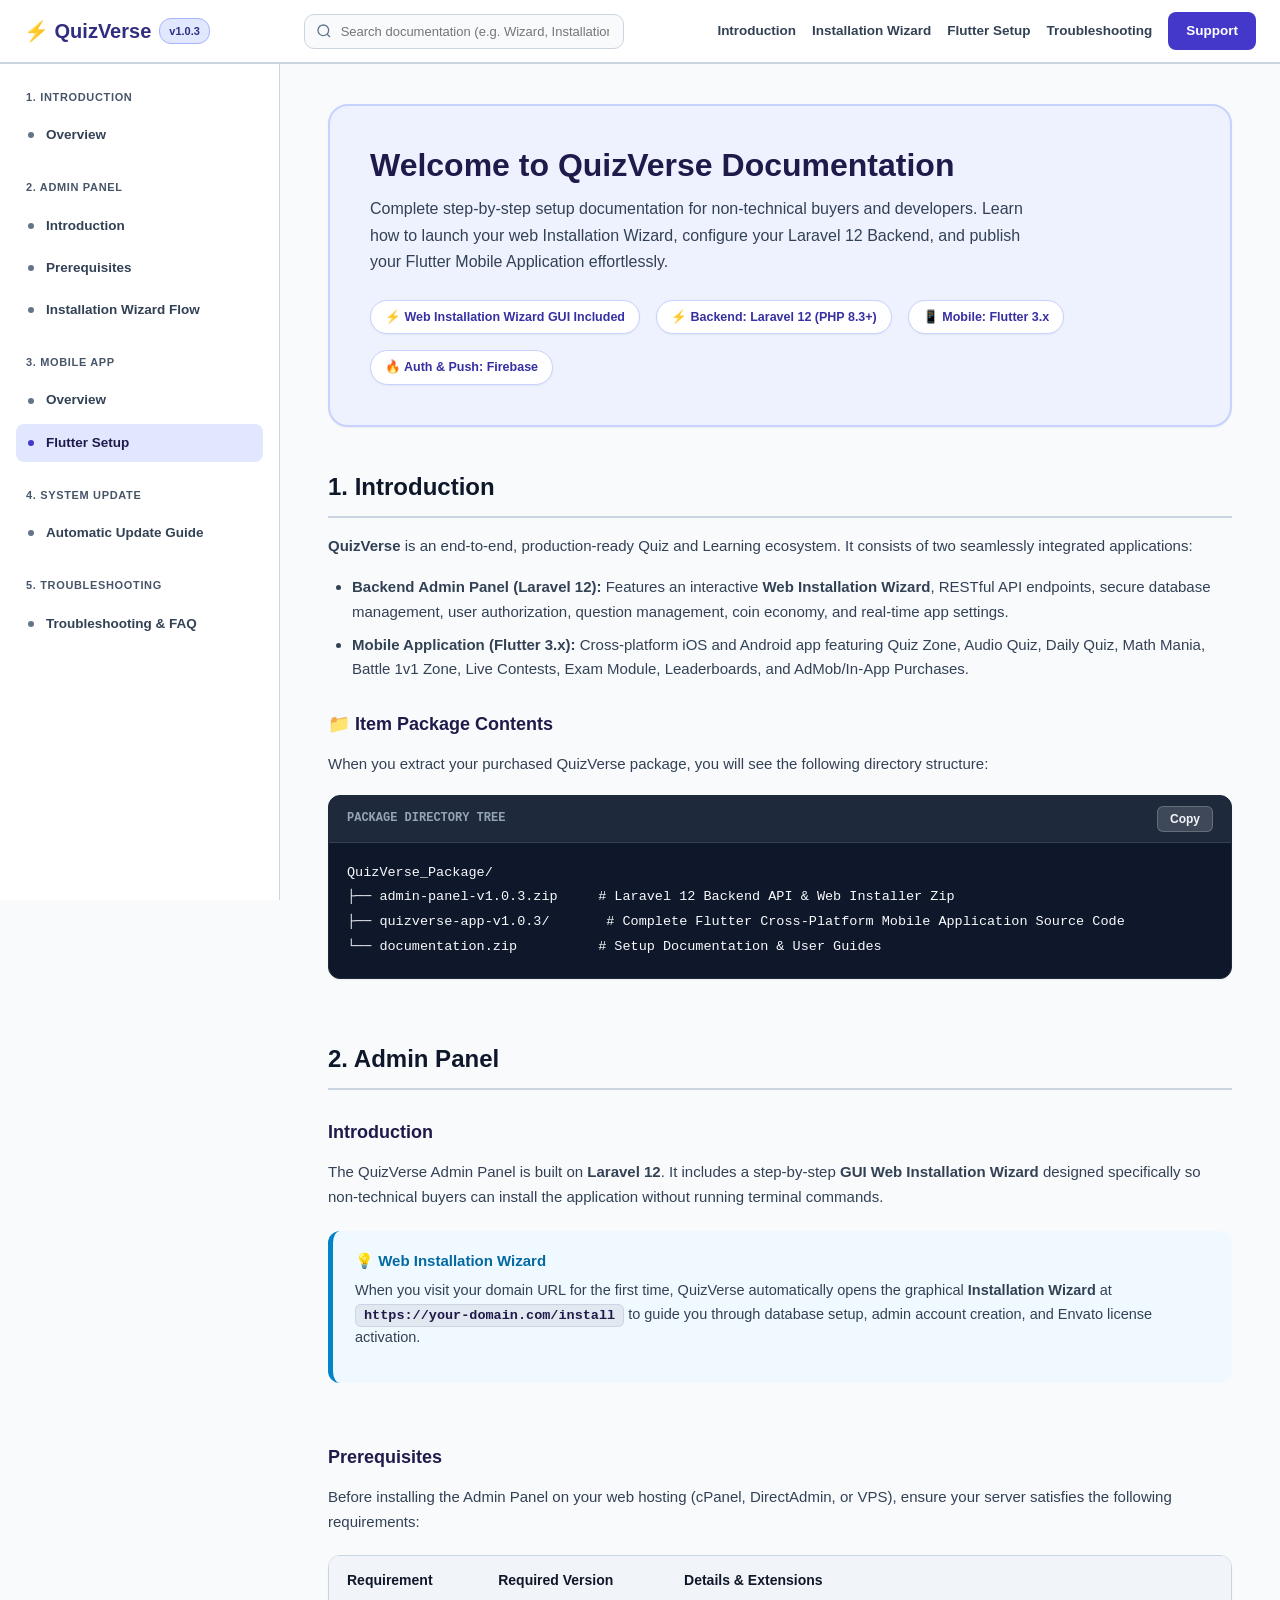
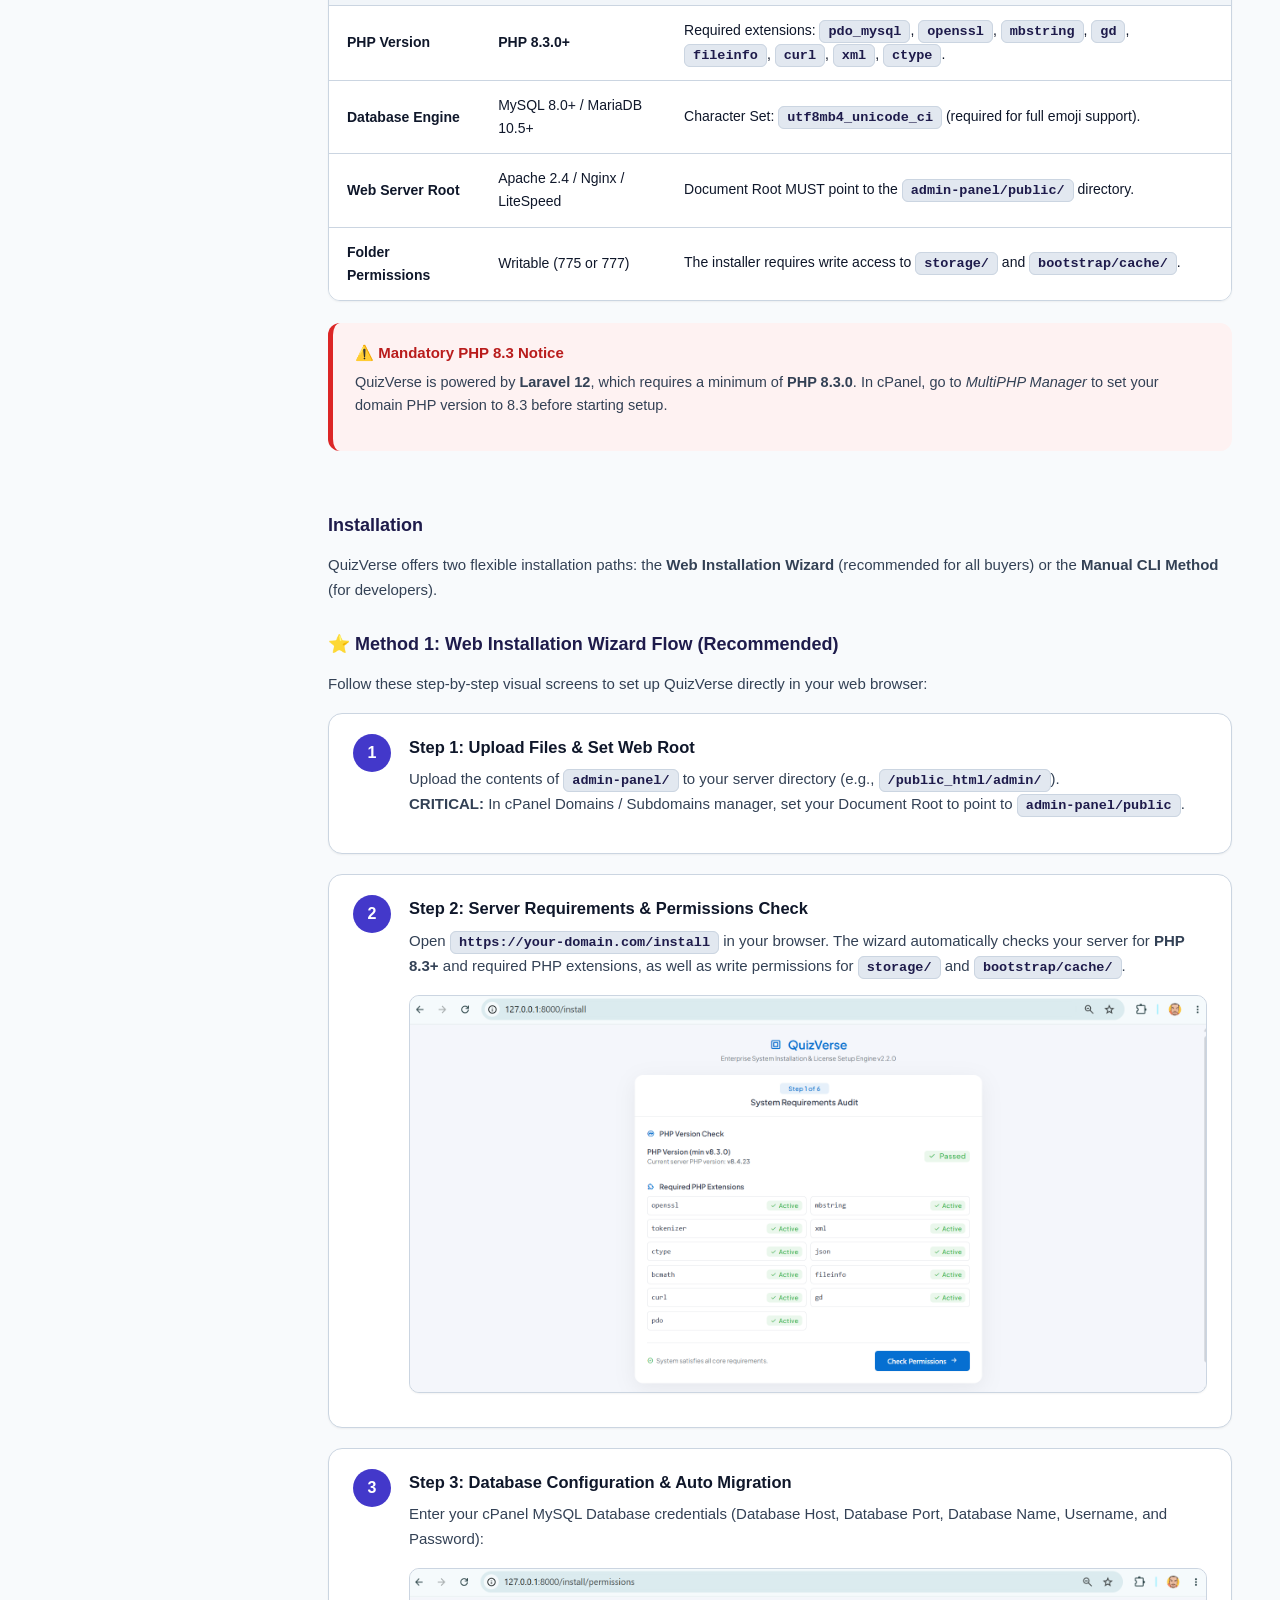
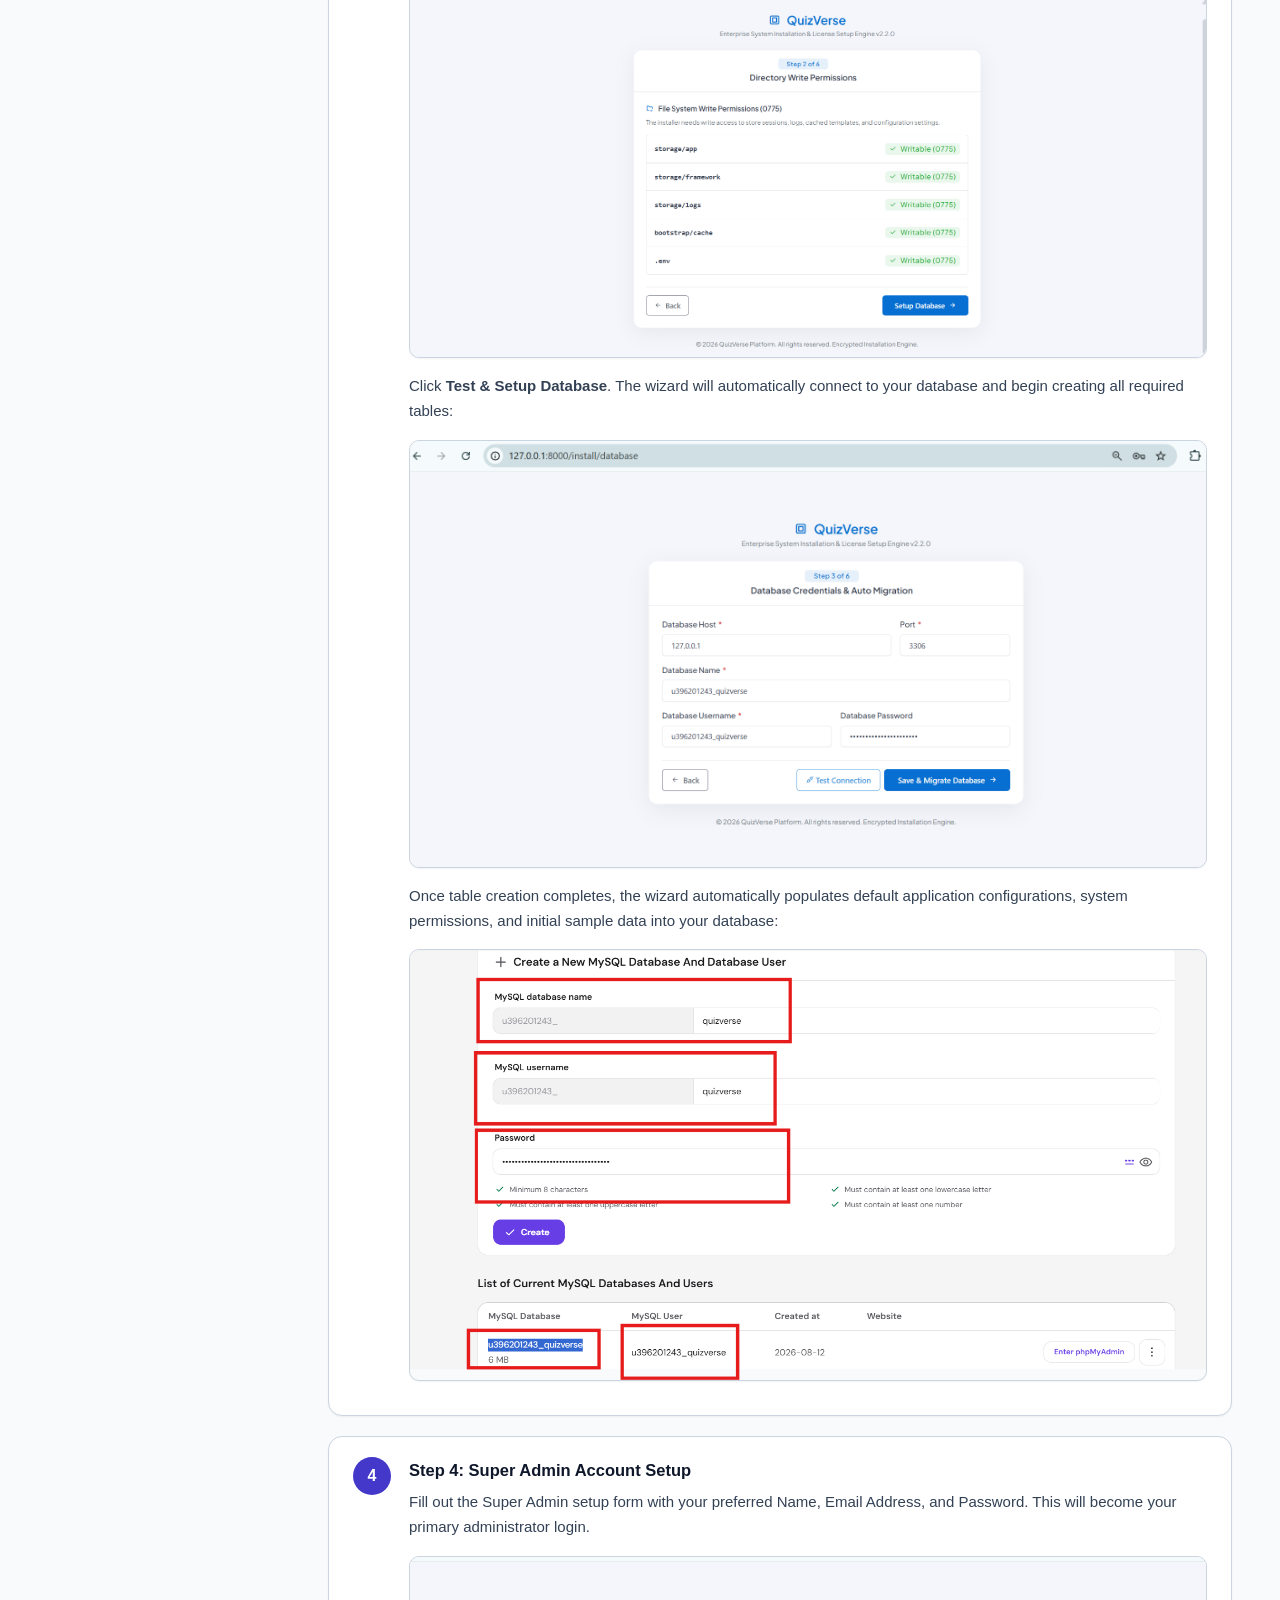
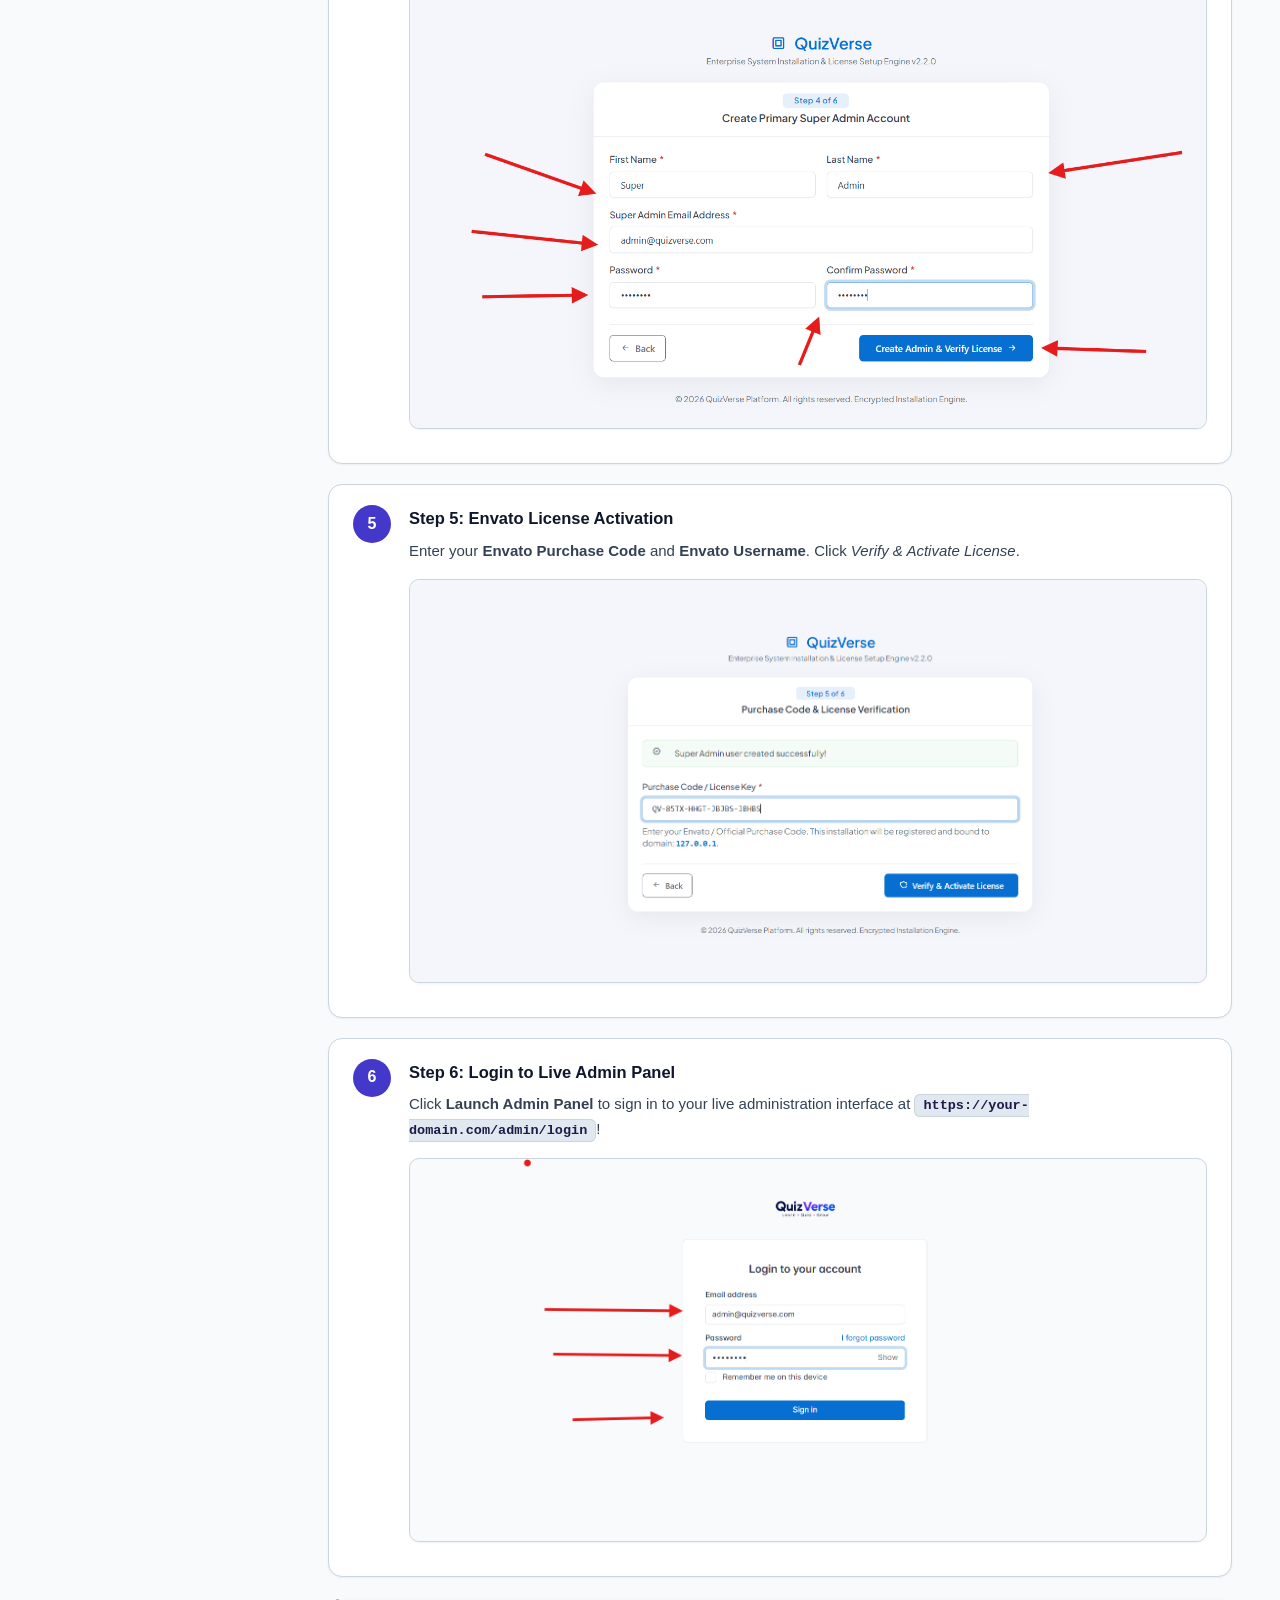
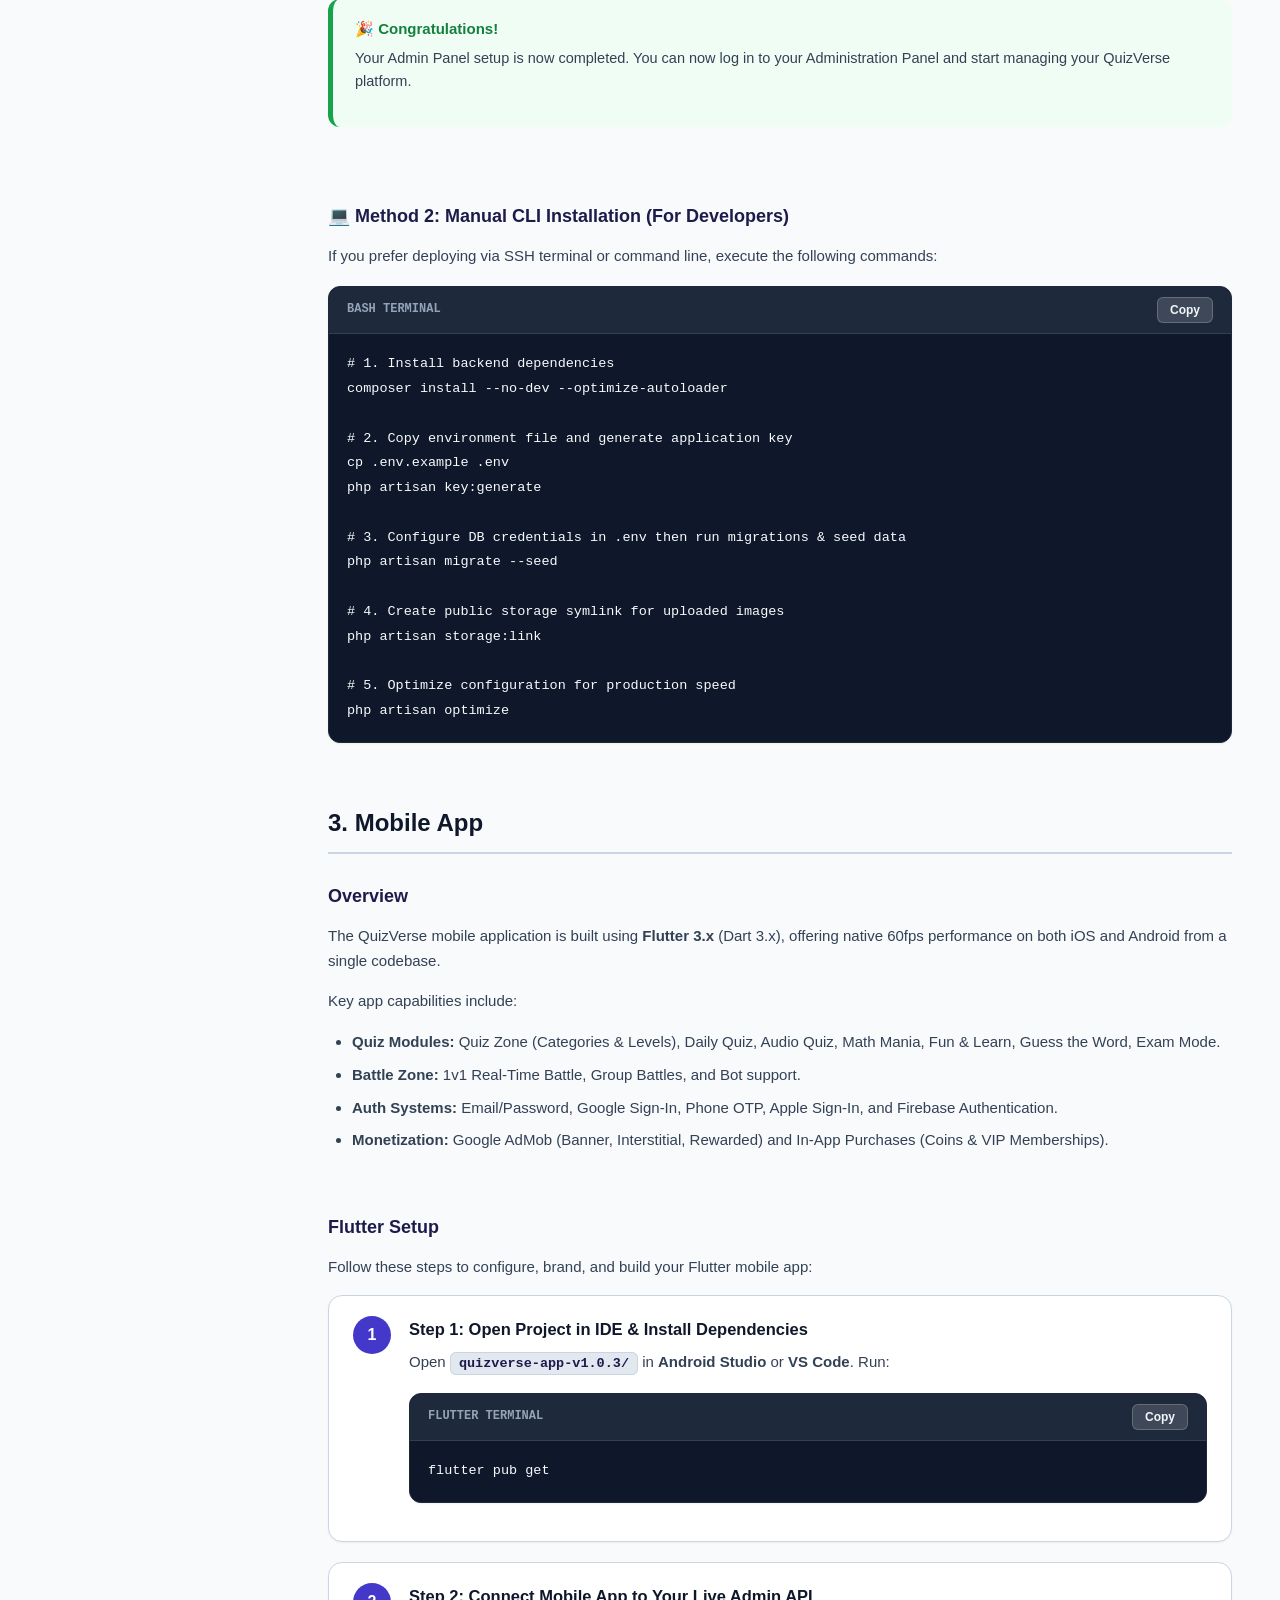
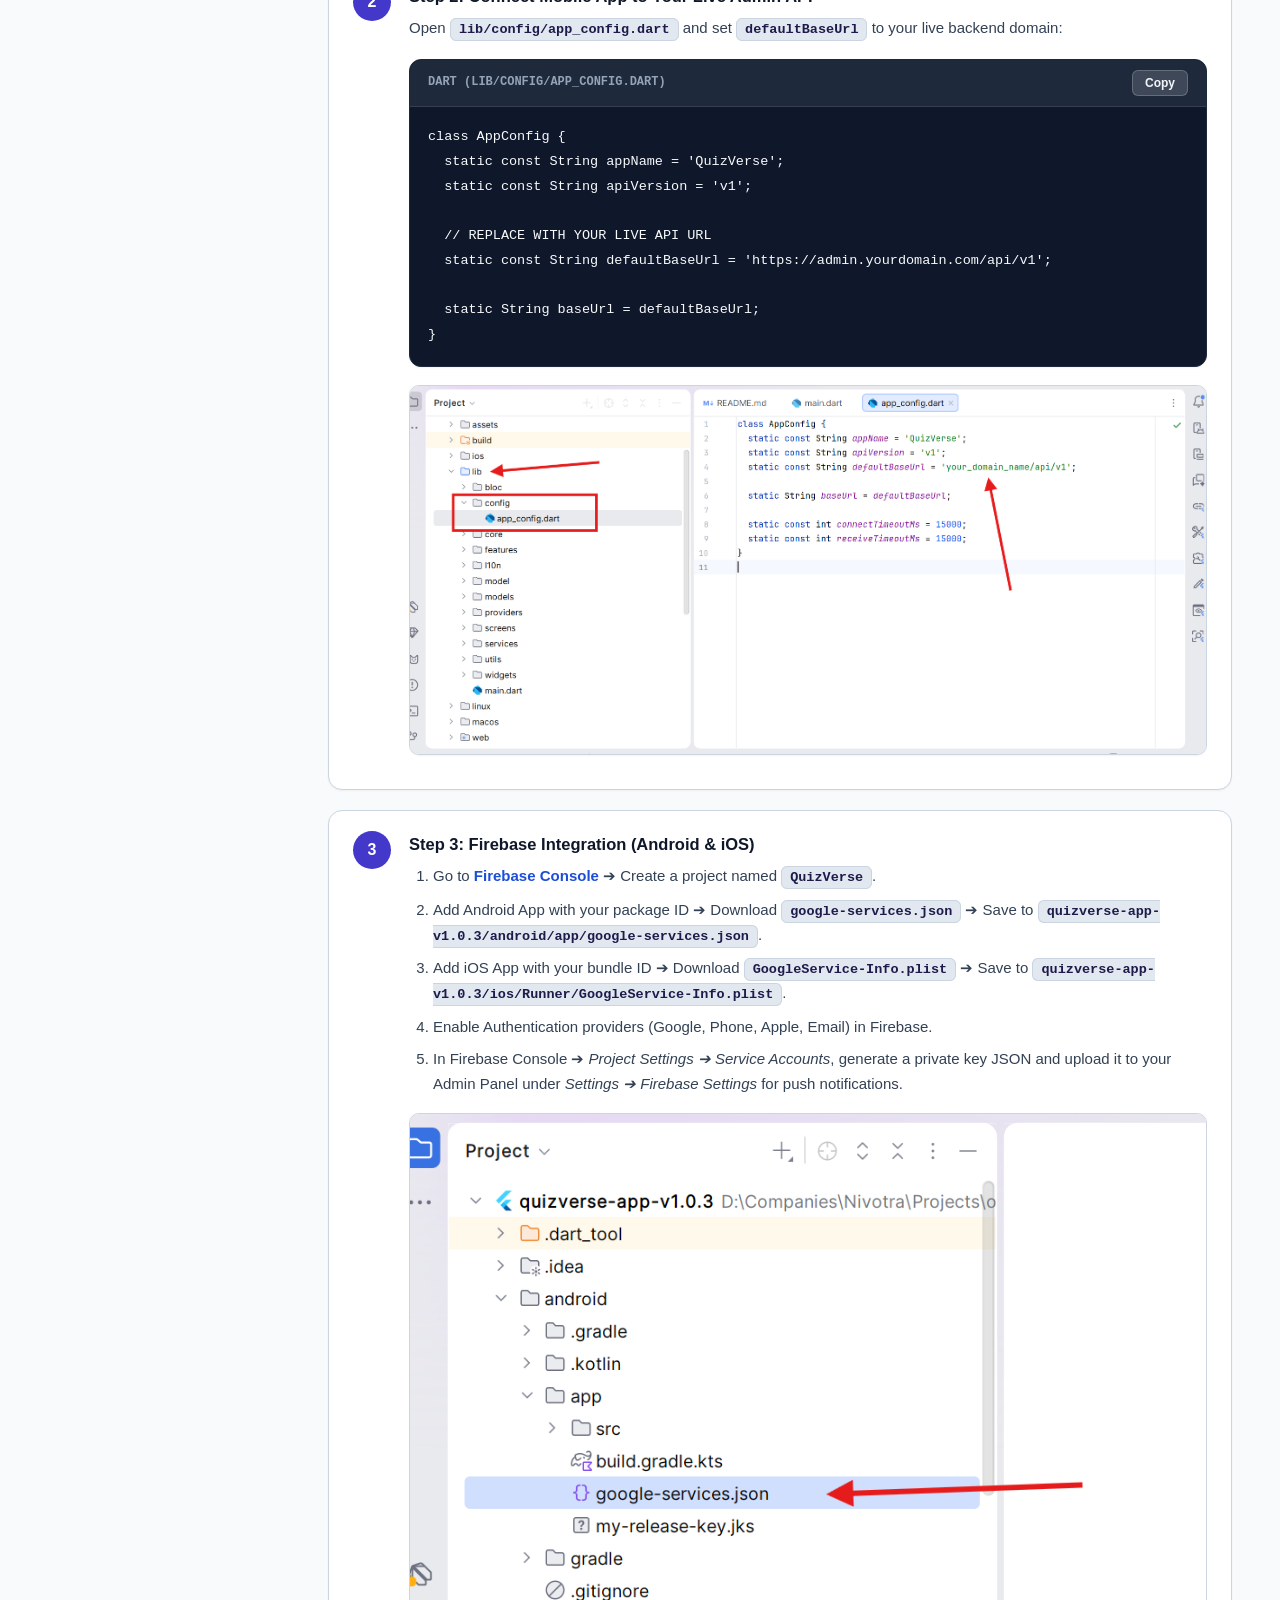
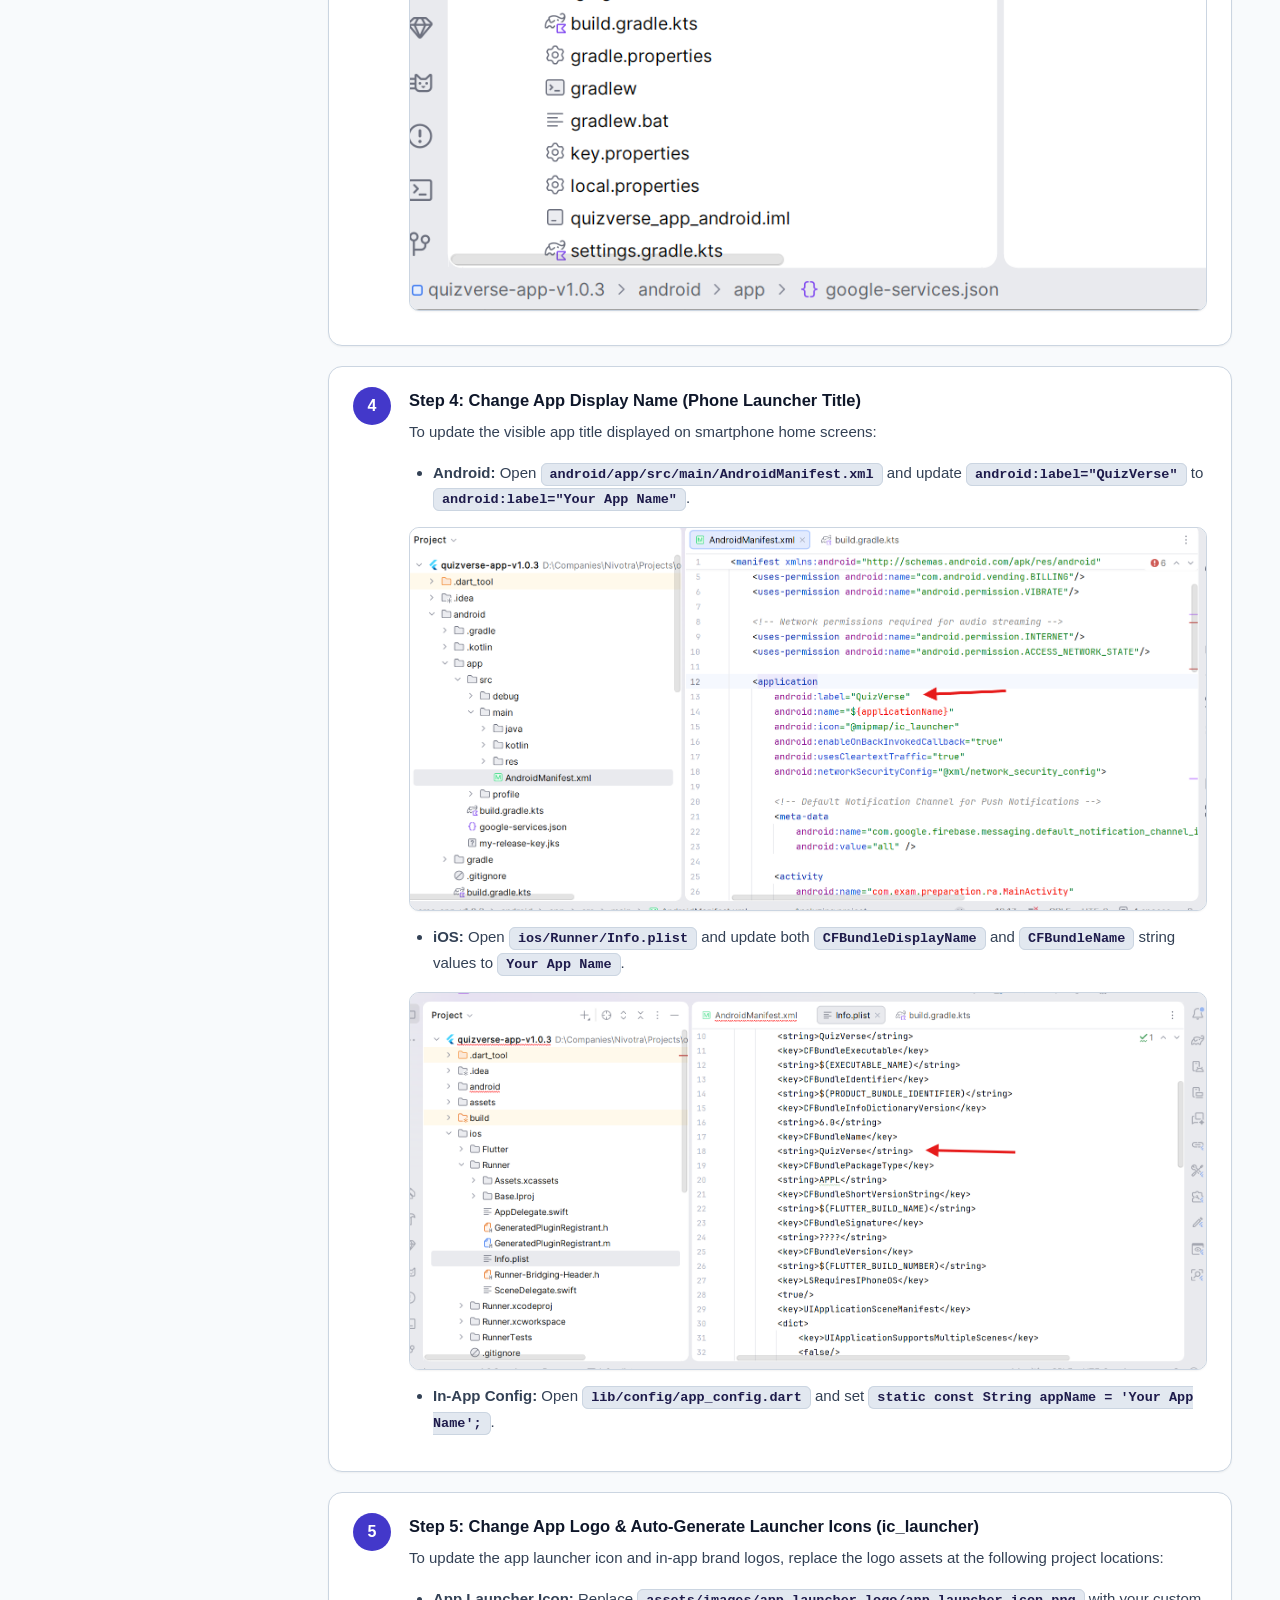
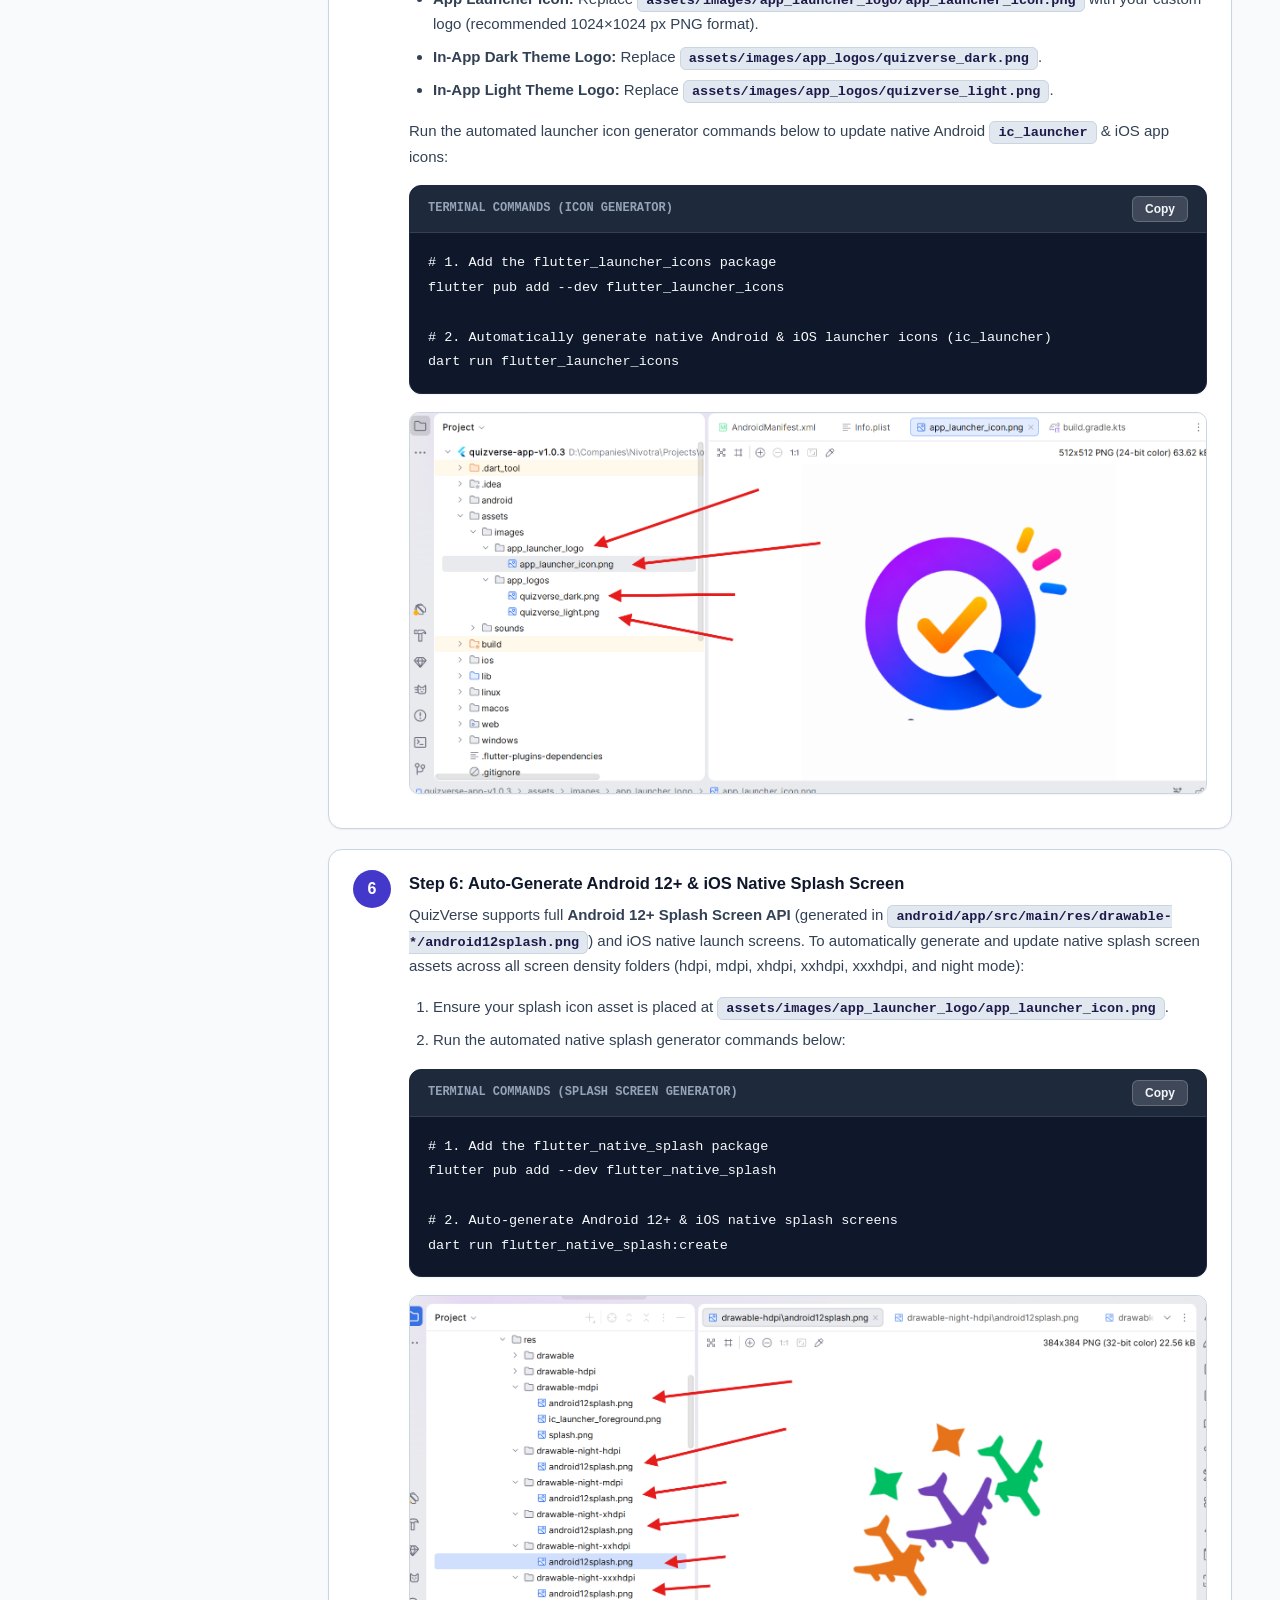
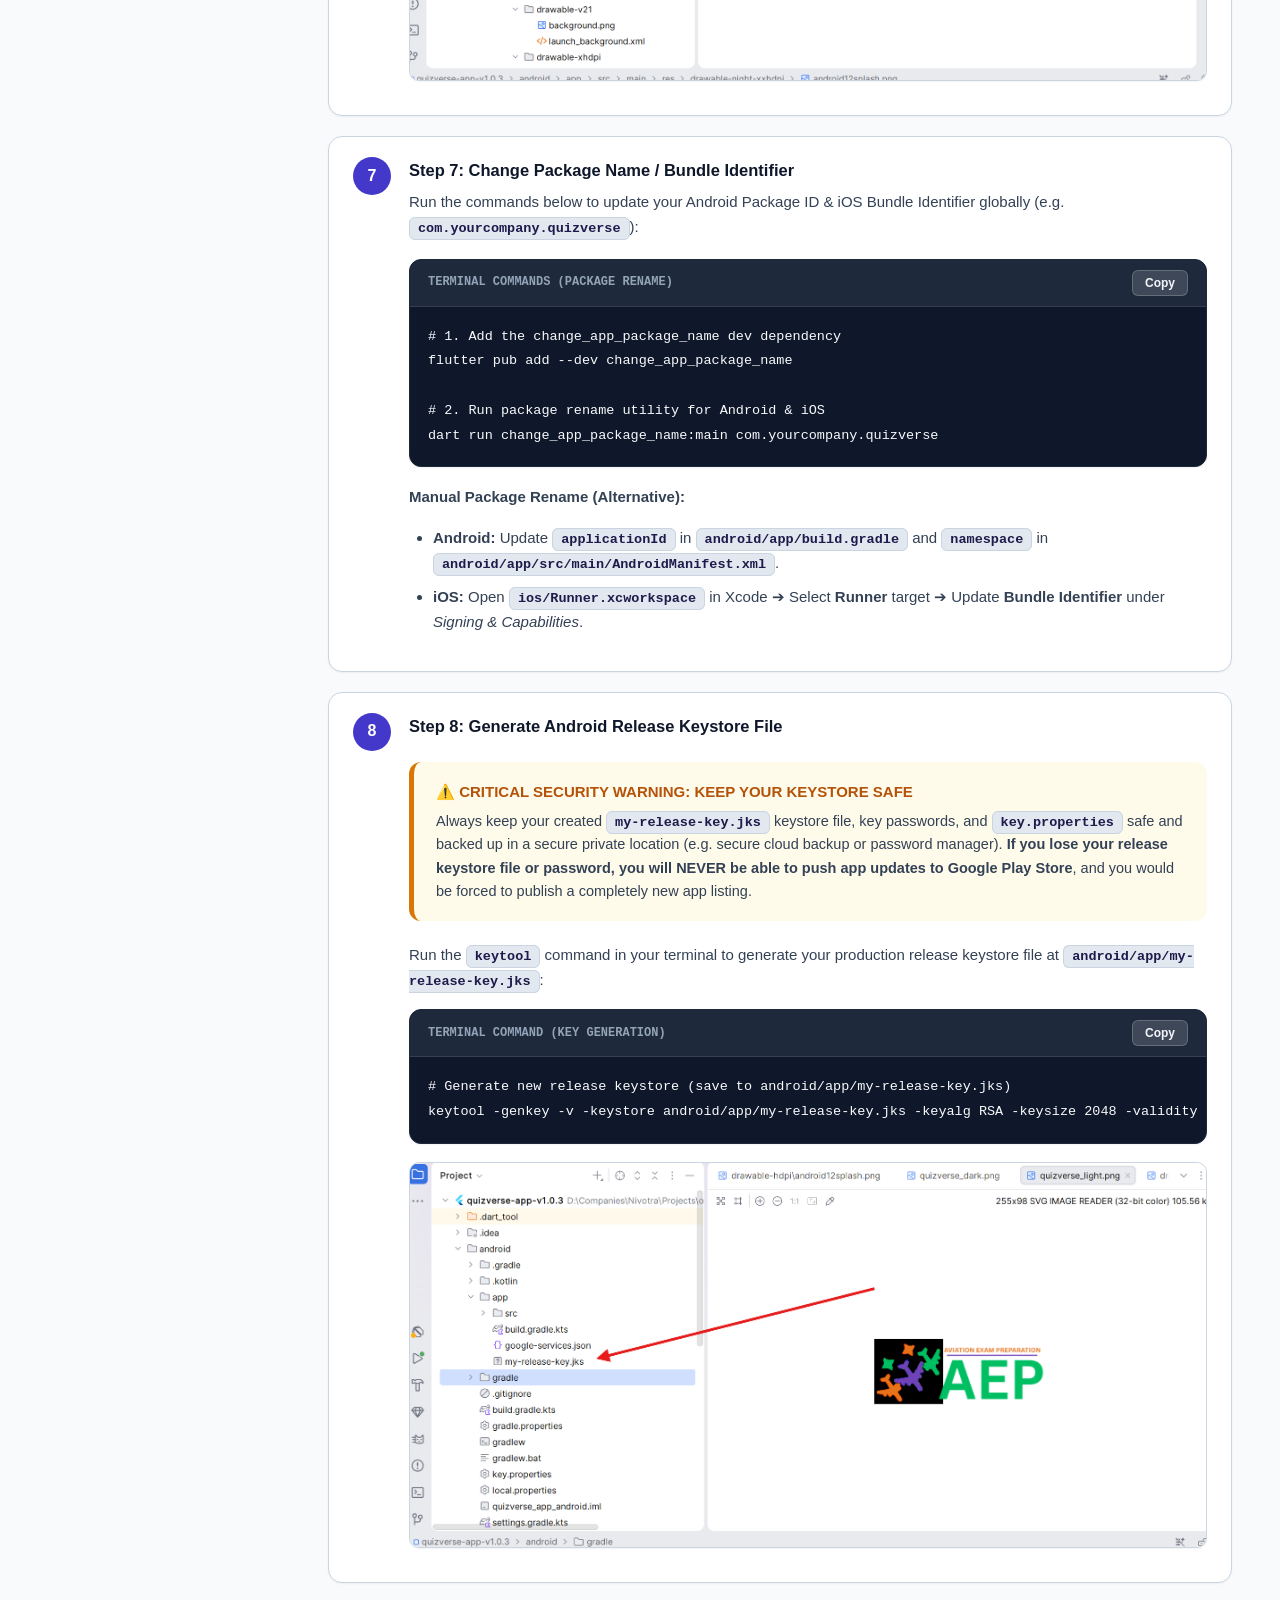
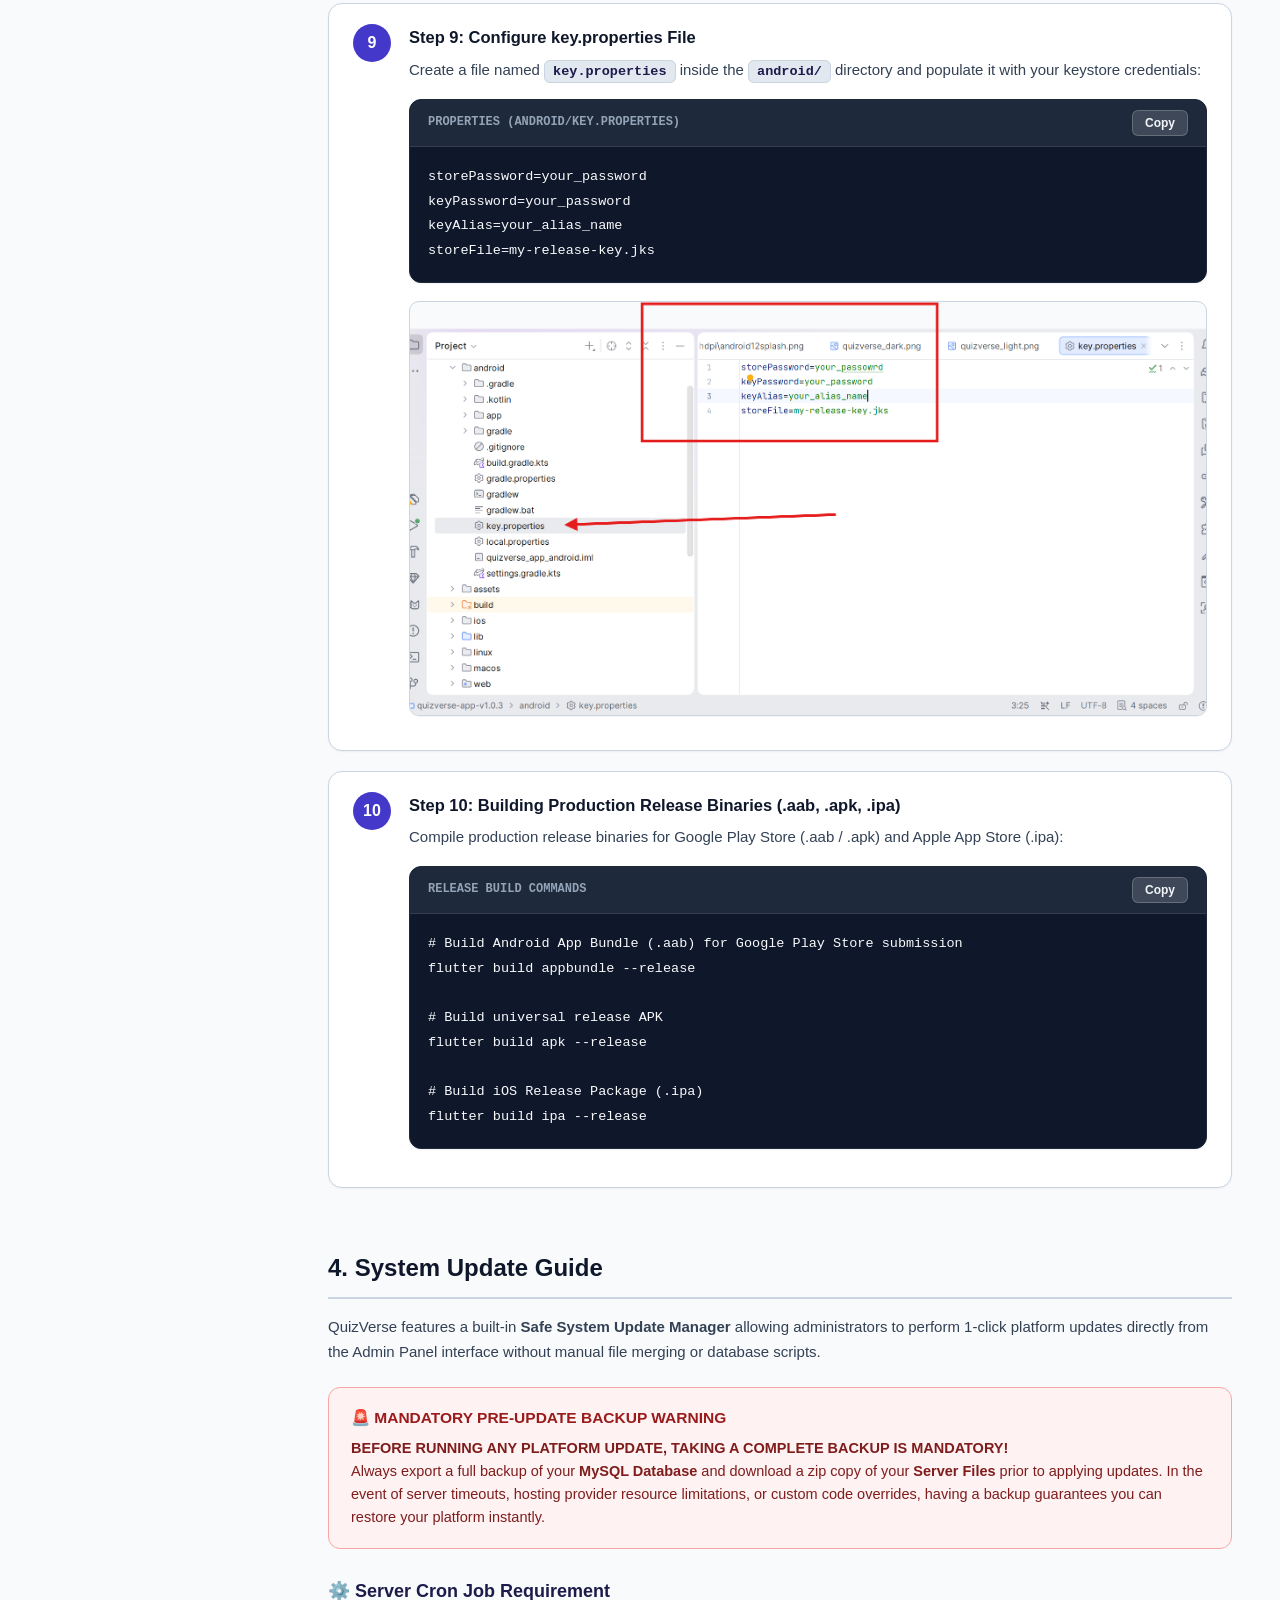
==== commit be0cbcbf: "updated system update guide" ====
--- a/docs/index.html
+++ b/docs/index.html
@@ -72,9 +72,15 @@
         <a href="#mobile-flutter-setup" class="nav-item"><span class="nav-bullet"></span>Flutter Setup</a>
       </div>
 
-      <!-- 4. Troubleshooting -->
+      <!-- 4. System Update -->
       <div class="nav-group">
-        <div class="nav-group-title">4. Troubleshooting</div>
+        <div class="nav-group-title">4. System Update</div>
+        <a href="#system-update" class="nav-item"><span class="nav-bullet"></span>Automatic Update Guide</a>
+      </div>
+
+      <!-- 5. Troubleshooting -->
+      <div class="nav-group">
+        <div class="nav-group-title">5. Troubleshooting</div>
         <a href="#troubleshooting" class="nav-item"><span class="nav-bullet"></span>Troubleshooting & FAQ</a>
       </div>
     </aside>
@@ -480,7 +486,7 @@
         <div class="step-card">
           <div class="step-number">8</div>
           <div class="step-body">
-            <div class="step-title">Step 8: Generate Release Keystore &amp; Configure key.properties</div>
+            <div class="step-title">Step 8: Generate Android Release Keystore File</div>
 
             <div class="callout callout-warning">
               <div class="callout-title">⚠️ CRITICAL SECURITY WARNING: KEEP YOUR KEYSTORE SAFE</div>
@@ -489,8 +495,7 @@
               </p>
             </div>
 
-            <h4 style="margin-top: 14px; margin-bottom: 8px; font-size: 15px; color: #1e1b4b;">A. Generate New Android Keystore File</h4>
-            <p>Run the <code>keytool</code> command in your terminal to generate your production release keystore file at <code>android/app/my-release-key.jks</code>:</p>
+            <p style="margin-top: 12px;">Run the <code>keytool</code> command in your terminal to generate your production release keystore file at <code>android/app/my-release-key.jks</code>:</p>
 
             <div class="code-block-container" style="margin-top: 8px;">
               <div class="code-header">
@@ -503,8 +508,13 @@
             <div class="step-image-container">
               <img src="assets/mobile/app%20configuration/my-release-key-location.png" alt="QuizVerse Android Keystore Location (android/app/my-release-key.jks)" class="doc-screenshot">
             </div>
-
-            <h4 style="margin-top: 18px; margin-bottom: 8px; font-size: 15px; color: #1e1b4b;">B. Configure key.properties File</h4>
+          </div>
+        </div>
+
+        <div class="step-card">
+          <div class="step-number">9</div>
+          <div class="step-body">
+            <div class="step-title">Step 9: Configure key.properties File</div>
             <p>Create a file named <code>key.properties</code> inside the <code>android/</code> directory and populate it with your keystore credentials:</p>
 
             <div class="code-block-container" style="margin-top: 8px;">
@@ -524,9 +534,9 @@
         </div>
 
         <div class="step-card">
-          <div class="step-number">9</div>
-          <div class="step-body">
-            <div class="step-title">Step 9: Building Production Release Binaries (.aab, .apk, .ipa)</div>
+          <div class="step-number">10</div>
+          <div class="step-body">
+            <div class="step-title">Step 10: Building Production Release Binaries (.aab, .apk, .ipa)</div>
             <p>Compile production release binaries for Google Play Store (.aab / .apk) and Apple App Store (.ipa):</p>
             <div class="code-block-container" style="margin-top: 8px;">
               <div class="code-header">
@@ -546,9 +556,81 @@
         </div>
       </section>
 
-      <!-- 4. TROUBLESHOOTING -->
+      <!-- 4. SYSTEM UPDATE -->
+      <section class="doc-section" id="system-update">
+        <h2>4. System Update Guide</h2>
+        <p>QuizVerse features a built-in <strong>Safe System Update Manager</strong> allowing administrators to perform 1-click platform updates directly from the Admin Panel interface without manual file merging or database scripts.</p>
+
+        <div class="callout callout-important" style="background: #fef2f2; border-left-color: #ef4444; border: 1.5px solid #fca5a5; padding: 18px 22px; border-radius: 12px; margin-bottom: 24px;">
+          <div class="callout-title" style="color: #991b1b; font-weight: 800; font-size: 15.5px;">🚨 MANDATORY PRE-UPDATE BACKUP WARNING</div>
+          <p style="color: #7f1d1d; font-size: 14.5px; margin-top: 6px; margin-bottom: 0;">
+            <strong>BEFORE RUNNING ANY PLATFORM UPDATE, TAKING A COMPLETE BACKUP IS MANDATORY!</strong><br>
+            Always export a full backup of your <strong>MySQL Database</strong> and download a zip copy of your <strong>Server Files</strong> prior to applying updates. In the event of server timeouts, hosting provider resource limitations, or custom code overrides, having a backup guarantees you can restore your platform instantly.
+          </p>
+        </div>
+
+        <h3>⚙️ Server Cron Job Requirement</h3>
+        <p>System updates and background task queues rely on the server scheduler. Before initiating an update, ensure that the <strong>Cron Job</strong> is configured and running on your web hosting server (cPanel / VPS / Forge):</p>
+
+        <div class="code-block-container" style="margin-top: 10px;">
+          <div class="code-header">
+            <span class="code-language">cPanel / Server Cron Command (Every Minute: * * * * *)</span>
+            <button class="copy-btn">Copy</button>
+          </div>
+          <pre><code>* * * * * cd /home/username/public_html/admin-panel &amp;&amp; php artisan schedule:run &gt;&gt; /dev/null 2&gt;&amp;1</code></pre>
+        </div>
+
+        <p style="margin-top: 14px; font-size: 14px; color: #475569;">
+          <em>Note: Replace <code>/home/username/public_html/admin-panel</code> with the absolute file path to your backend directory on your server. Set the frequency to <strong>Every Minute (<code>* * * * *</code>)</strong>.</em>
+        </p>
+
+        <h3 style="margin-top: 32px;">🚀 Step-by-Step Update Process</h3>
+        
+        <div class="step-card">
+          <div class="step-number">1</div>
+          <div class="step-body">
+            <div class="step-title">Step 1: Backup Database &amp; Files</div>
+            <p>Go to your cPanel ➔ <strong>phpMyAdmin</strong> ➔ Select your QuizVerse database ➔ Click <strong>Export</strong>. Also download a zip copy of your <code>admin-panel</code> directory.</p>
+          </div>
+        </div>
+
+        <div class="step-card">
+          <div class="step-number">2</div>
+          <div class="step-body">
+            <div class="step-title">Step 2: Verify Active Cron Job</div>
+            <p>Ensure your server Cron Job is active so background migrations and queue drivers execute smoothly during update deployment.</p>
+          </div>
+        </div>
+
+        <div class="step-card">
+          <div class="step-number">3</div>
+          <div class="step-body">
+            <div class="step-title">Step 3: Upload Update Package in Admin Panel</div>
+            <ol>
+              <li>Log in to your QuizVerse Admin Panel as Super Admin.</li>
+              <li>In the left sidebar, navigate to <strong>System Update</strong>.</li>
+              <li>Under <em>Select Update Package (.ZIP File)</em>, click <strong>Choose File</strong> and select your official update file (e.g. <code>update-version-latest.zip</code>).</li>
+              <li>Click <strong>Upload &amp; Apply System Update</strong>.</li>
+            </ol>
+            
+            <div class="step-image-container">
+              <img src="assets/admin%20panel/admin-config/how-to-update-platform.png" alt="QuizVerse Safe System Update Manager Interface" class="doc-screenshot">
+            </div>
+          </div>
+        </div>
+
+        <div class="step-card">
+          <div class="step-number">4</div>
+          <div class="step-body">
+            <div class="step-title">Step 4: Automatic Update Completion &amp; Cache Clear</div>
+            <p>The update engine automatically extracts the update archive, runs database schema migrations, updates version tags, and clears route &amp; application caches. Once complete, your Admin Panel will display the updated version badge!</p>
+          </div>
+        </div>
+      </section>
+
+      <!-- 5. TROUBLESHOOTING -->
       <section class="doc-section" id="troubleshooting">
-        <h2>4. Troubleshooting</h2>
+        <h2>5. Troubleshooting</h2>
         <p>Quick solutions to common setup issues encountered during server deployment or app building:</p>
 
         <div class="accordion-item">
--- a/docs/css/style.css
+++ b/docs/css/style.css
@@ -377,6 +377,7 @@
 /* Step Cards & Screenshots */
 .step-card {
   display: flex;
+  align-items: flex-start;
   gap: 18px;
   background: #ffffff;
   border: 1.5px solid var(--border-color);
@@ -384,11 +385,15 @@
   padding: 20px 24px;
   margin-bottom: 20px;
   box-shadow: var(--shadow-sm);
+  width: 100%;
+  max-width: 100%;
+  box-sizing: border-box;
+  min-width: 0;
 }
 
 .step-image-container {
-  margin-top: 16px;
-  margin-bottom: 16px;
+  margin-top: 14px;
+  margin-bottom: 14px;
   border-radius: 10px;
   overflow: hidden;
   border: 1.5px solid var(--border-color);
@@ -407,7 +412,6 @@
   display: block;
   border-radius: 8px;
   box-sizing: border-box;
-  margin: 0 auto;
 }
 
 .step-number {
@@ -426,6 +430,11 @@
 
 .step-body {
   flex: 1;
+  min-width: 0;
+  width: 100%;
+  max-width: 100%;
+  box-sizing: border-box;
+  overflow-x: hidden;
 }
 
 .step-title {
